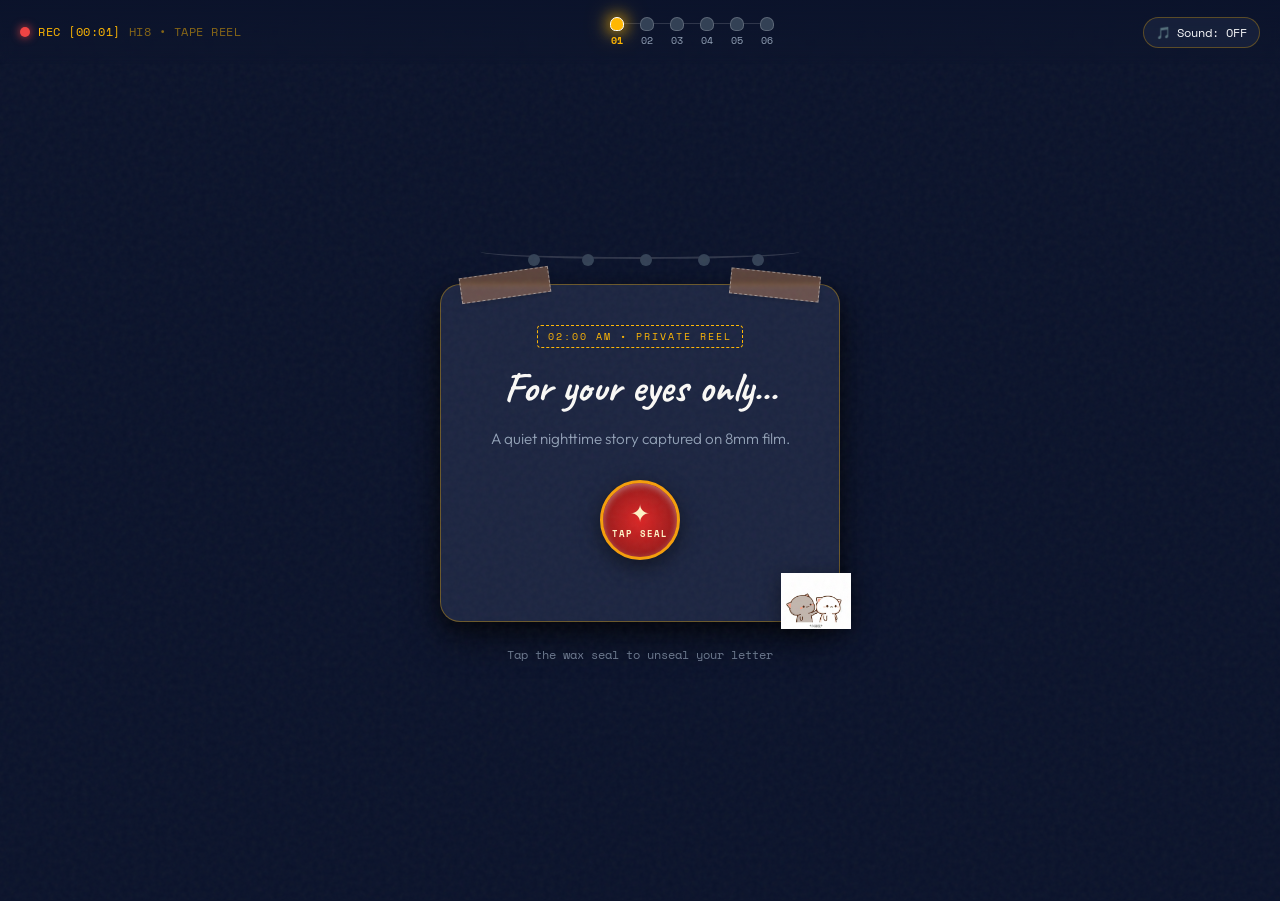
==== index.html @ 985d90fd "refactor: clean up HTML comments, update scene 4 UI, and refine scene transition logic" ====
<!DOCTYPE html>
<html lang="en">
<head>
  <meta charset="UTF-8">
  <meta name="viewport" content="width=device-width, initial-scale=1.0, maximum-scale=1.0, user-scalable=no">
  <title>A Midnight Note • For You</title>
  <meta name="description" content="A nighttime, whimsical interactive proposal story.">

  <!-- Google Fonts: Caveat (Display), Outfit (Body), Space Mono (Utility) -->
  <link rel="preconnect" href="https://fonts.googleapis.com">
  <link rel="preconnect" href="https://fonts.gstatic.com" crossorigin>
  <link href="https://fonts.googleapis.com/css2?family=Caveat:wght@500;600;700&family=Outfit:wght@300;400;500;600&family=Space+Mono:ital,wght@0,400;0,700;1,400&display=swap" rel="stylesheet">

  <link rel="stylesheet" href="style.css">
</head>
<body>

  <!-- Ambient Film Grain Overlay -->
  <div class="grain-overlay" aria-hidden="true"></div>
  <div class="light-leak-overlay" id="lightLeakOverlay" aria-hidden="true"></div>

  <!-- Audio Element -->
  <audio id="bgMusic" src="assets/Audio1.mp3" loop preload="auto"></audio>

  <!-- Camcorder HUD & Global Header -->
  <header class="app-header">
    <div class="camcorder-hud">
      <span class="rec-dot"></span>
      <span class="hud-text">REC [<span id="hudTimestamp">00:00:00</span>]</span>
      <span class="hud-tag">HI8 • TAPE REEL</span>
    </div>

    <!-- Diegetic Fairy Light String Progress Indicator -->
    <nav class="fairy-lights-nav" aria-label="Scene progress">
      <div class="string-line"></div>
      <ul class="fairy-lights-list" id="fairyLightsList">
        <li class="fairy-bulb active" data-scene="1" title="Scene 1: Teaser">
          <span class="bulb-glow"></span>
          <span class="bulb-num">01</span>
        </li>
        <li class="fairy-bulb" data-scene="2" title="Scene 2: Memory Lane">
          <span class="bulb-glow"></span>
          <span class="bulb-num">02</span>
        </li>
        <li class="fairy-bulb" data-scene="3" title="Scene 3: Questions">
          <span class="bulb-glow"></span>
          <span class="bulb-num">03</span>
        </li>
        <li class="fairy-bulb" data-scene="4" title="Scene 4: Build-Up">
          <span class="bulb-glow"></span>
          <span class="bulb-num">04</span>
        </li>
        <li class="fairy-bulb" data-scene="5" title="Scene 5: The Ask">
          <span class="bulb-glow"></span>
          <span class="bulb-num">05</span>
        </li>
        <li class="fairy-bulb" data-scene="6" title="Scene 6: Celebration">
          <span class="bulb-glow"></span>
          <span class="bulb-num">06</span>
        </li>
      </ul>
    </nav>

    <!-- Global Sound Toggle -->
    <button id="soundToggleBtn" class="sound-toggle-btn" aria-label="Toggle Background Music">
      <span class="sound-icon">🎵</span>
      <span class="sound-text">Sound: OFF</span>
    </button>
  </header>

  <!-- MAIN SCENE CONTAINER -->
  <main class="scenes-viewport" id="scenesViewport">

    <!-- ==================== SCENE 1: TEASER / GATE ==================== -->
    <section class="scene-section scene-active" id="scene-1" data-scene-id="1">
      <div class="scene-content teaser-container">
        
        <div class="ambient-string-lights" aria-hidden="true">
          <div class="hanging-wire"></div>
          <div class="bulb-node bulb-1"></div>
          <div class="bulb-node bulb-2"></div>
          <div class="bulb-node bulb-3"></div>
          <div class="bulb-node bulb-4"></div>
          <div class="bulb-node bulb-5"></div>
        </div>

        <div class="envelope-card-wrapper" id="envelopeWrapper">
          <div class="tape-strip top-left"></div>
          <div class="tape-strip top-right"></div>

          <div class="envelope-body" id="envelopeBody">
            <div class="envelope-stamp font-mono">02:00 AM • PRIVATE REEL</div>
            
            <h1 class="teaser-heading font-handwritten">For your eyes only...</h1>
            <p class="teaser-subtext">A quiet nighttime story captured on 8mm film.</p>

            <div class="wax-seal-wrapper" id="waxSeal" role="button" tabindex="0" aria-label="Crack open wax seal">
              <div class="wax-seal-outer">
                <span class="wax-stamp-symbol">✦</span>
                <span class="wax-stamp-text font-mono">TAP SEAL</span>
              </div>
              <div class="wax-crack-particle p1"></div>
              <div class="wax-crack-particle p2"></div>
              <div class="wax-crack-particle p3"></div>
            </div>

            <div class="letter-reveal-content" id="letterRevealContent">
              <p class="handwritten-note font-handwritten">
                "I put together something small for you... a memory tape of our favorite late-night moments."
              </p>
              
              <button class="diegetic-continue-link font-handwritten" id="turnPageBtn">
                turn the page ➔
              </button>
            </div>

            <div class="companion-cat-peek" title="Curious companion peeking in!">
              <img src="assets/mochi-poke-poke-cute-cat.gif" alt="Cute companion cat peeking" class="cat-gif">
            </div>

          </div>
        </div>

        <p class="gate-hint font-mono" id="gateHintText">Tap the wax seal to unseal your letter</p>
      </div>
    </section>

    <!-- ==================== SCENE 2: MEMORY LANE ==================== -->
    <section class="scene-section" id="scene-2" data-scene-id="2">
      <div class="scene-content memory-container">
        <div class="scene-header">
          <span class="section-tag font-handwritten">Chapter I</span>
          <h2 class="scene-title">Memory Lane</h2>
          <p class="scene-subtitle font-mono">✦ Swipe or drag photos to flip through our tape reel ✦</p>
        </div>

        <div class="carousel-stage" id="carouselStage">
          <div class="carousel-viewport" id="carouselViewport">
            <div class="carousel-track" id="carouselTrack">
              
              <div class="polaroid-card active" data-index="0">
                <div class="tape-strip top-left"></div>
                <div class="polaroid-photo-wrapper">
                  <img src="assets/image3.gif" alt="Memory 1" class="polaroid-img" loading="eager">
                </div>
                <div class="polaroid-meta">
                  <span class="meta-tag font-mono">📍 Rooftop • 2:14 AM</span>
                </div>
                <div class="polaroid-caption font-handwritten">
                  "That late night when time just completely stopped for us."
                </div>
                <div class="polaroid-stamp font-mono">01 / 10</div>
              </div>

              <div class="polaroid-card" data-index="1">
                <div class="tape-strip top-right"></div>
                <div class="polaroid-photo-wrapper">
                  <img src="assets/image4.gif" alt="Memory 2" class="polaroid-img" loading="lazy">
                </div>
                <div class="polaroid-meta">
                  <span class="meta-tag font-mono">📍 Coffee Shop Corner</span>
                </div>
                <div class="polaroid-caption font-handwritten">
                  "The spontaneous silly moments that always make me smile."
                </div>
                <div class="polaroid-stamp font-mono">02 / 10</div>
              </div>

              <div class="polaroid-card" data-index="2">
                <div class="tape-strip top-left"></div>
                <div class="polaroid-photo-wrapper">
                  <img src="assets/image5.gif" alt="Memory 3" class="polaroid-img" loading="lazy">
                </div>
                <div class="polaroid-meta">
                  <span class="meta-tag font-mono">📍 Warm String Light Glow</span>
                </div>
                <div class="polaroid-caption font-handwritten">
                  "Every cozy conversation under warm glowing lights."
                </div>
                <div class="polaroid-stamp font-mono">03 / 10</div>
              </div>

              <div class="polaroid-card" data-index="3">
                <div class="tape-strip top-right"></div>
                <div class="polaroid-photo-wrapper">
                  <img src="assets/image6.webp" alt="Memory 4" class="polaroid-img" loading="lazy">
                </div>
                <div class="polaroid-meta">
                  <span class="meta-tag font-mono">📍 Stolen Glances</span>
                </div>
                <div class="polaroid-caption font-handwritten">
                  "Stolen glances when you thought I wasn't looking."
                </div>
                <div class="polaroid-stamp font-mono">04 / 10</div>
              </div>

              <div class="polaroid-card" data-index="4">
                <div class="tape-strip top-left"></div>
                <div class="polaroid-photo-wrapper">
                  <img src="assets/image7.gif" alt="Memory 5" class="polaroid-img" loading="lazy">
                </div>
                <div class="polaroid-meta">
                  <span class="meta-tag font-mono">📍 Late Night Stroll</span>
                </div>
                <div class="polaroid-caption font-handwritten">
                  "When a random walk turned into my favorite part of the week."
                </div>
                <div class="polaroid-stamp font-mono">05 / 10</div>
              </div>

              <div class="polaroid-card" data-index="5">
                <div class="tape-strip top-right"></div>
                <div class="polaroid-photo-wrapper">
                  <img src="assets/image8.gif" alt="Memory 6" class="polaroid-img" loading="lazy">
                </div>
                <div class="polaroid-meta">
                  <span class="meta-tag font-mono">📍 Cozy Hideaway</span>
                </div>
                <div class="polaroid-caption font-handwritten">
                  "That un-shakeable cozy comfort whenever you're around."
                </div>
                <div class="polaroid-stamp font-mono">06 / 10</div>
              </div>

              <div class="polaroid-card" data-index="6">
                <div class="tape-strip top-left"></div>
                <div class="polaroid-photo-wrapper">
                  <img src="assets/image9.gif" alt="Memory 7" class="polaroid-img" loading="lazy">
                </div>
                <div class="polaroid-meta">
                  <span class="meta-tag font-mono">📍 Inside Jokes</span>
                </div>
                <div class="polaroid-caption font-handwritten">
                  "Shared secrets and laughing until our stomachs hurt."
                </div>
                <div class="polaroid-stamp font-mono">07 / 10</div>
              </div>

              <div class="polaroid-card" data-index="7">
                <div class="tape-strip top-right"></div>
                <div class="polaroid-photo-wrapper">
                  <img src="assets/image10.gif" alt="Memory 8" class="polaroid-img" loading="lazy">
                </div>
                <div class="polaroid-meta">
                  <span class="meta-tag font-mono">📍 Midnight Boba</span>
                </div>
                <div class="polaroid-caption font-handwritten">
                  "Little inside jokes that only the two of us understand."
                </div>
                <div class="polaroid-stamp font-mono">08 / 10</div>
              </div>

              <div class="polaroid-card" data-index="8">
                <div class="tape-strip top-left"></div>
                <div class="polaroid-photo-wrapper">
                  <img src="assets/image11.webp" alt="Memory 9" class="polaroid-img" loading="lazy">
                </div>
                <div class="polaroid-meta">
                  <span class="meta-tag font-mono">📍 Golden Hour</span>
                </div>
                <div class="polaroid-caption font-handwritten">
                  "Looking at you and knowing everything feels just right."
                </div>
                <div class="polaroid-stamp font-mono">09 / 10</div>
              </div>

              <div class="polaroid-card" data-index="9">
                <div class="tape-strip top-right"></div>
                <div class="polaroid-photo-wrapper">
                  <img src="assets/tkthao.gif" alt="Memory 10" class="polaroid-img" loading="lazy">
                </div>
                <div class="polaroid-meta">
                  <span class="meta-tag font-mono">📍 To Be Continued...</span>
                </div>
                <div class="polaroid-caption font-handwritten">
                  "And this is still just the beginning of our story."
                </div>
                <div class="polaroid-stamp font-mono">10 / 10</div>
              </div>

            </div>
          </div>
        </div>

        <div class="scene-footer">
          <div class="carousel-indicators" id="carouselDots"></div>
          
          <button class="diegetic-continue-link font-handwritten memory-transition-trigger" id="toQuestionsBtn">
            ready for a few questions? ➔
          </button>
        </div>
      </div>
    </section>

    <!-- ==================== SCENE 3: THE QUESTIONS ==================== -->
    <section class="scene-section" id="scene-3" data-scene-id="3">
      <div class="scene-content questions-container">
        
        <div class="scene-header questions-header-flex">
          <div>
            <span class="section-tag font-handwritten">Chapter II</span>
            <h2 class="scene-title">The Questions</h2>
          </div>

          <div class="memory-notebook-widget" title="Your saved answers">
            <span class="notebook-icon">📓</span>
            <span class="notebook-count font-mono" id="savedCountText">Saved: 0/4</span>
          </div>
        </div>

        <div class="question-progress font-mono" id="qProgressText">Question 1 of 4</div>

        <div class="question-cards-wrapper">

          <div class="question-card active" data-question-index="0">
            <div class="tape-strip center"></div>
            <h3 class="question-prompt font-handwritten">
              "First time we met — do you remember what you were wearing?"
            </h3>
            
            <div class="input-answer-group">
              <input type="text" id="q1Input" class="handwritten-input" placeholder="Type your memory here..." autocomplete="off">
              <button class="save-answer-btn font-handwritten" id="q1SubmitBtn">
                save to notebook ➔
              </button>
            </div>
          </div>

          <div class="question-card" data-question-index="1">
            <div class="tape-strip center"></div>
            <h3 class="question-prompt font-handwritten">
              "Which of these describes our worst/best date so far?"
            </h3>
            
            <div class="options-grid">
              <button class="option-btn" data-q2-option="1">That spontaneous late-night food run 🍜</button>
              <button class="option-btn" data-q2-option="2">Getting completely lost under the night sky ✨</button>
              <button class="option-btn" data-q2-option="3">Every single date... even when plans went wrong 🙈</button>
            </div>
          </div>

          <div class="question-card" data-question-index="2">
            <div class="tape-strip center"></div>
            <h3 class="question-prompt font-handwritten">
              "On a scale of 'meh' to 'unbearable', how much do you miss me when I'm not around?"
            </h3>
            
            <div class="heart-gauge-wrapper">
              <div class="heart-gauge-dial" id="heartGaugeStage">
                <div class="gauge-arc-track"></div>
                <div class="gauge-arc-fill" id="gaugeArcFill"></div>
                <div class="gauge-heart-handle" id="gaugeHeartHandle">❤️</div>
              </div>
              
              <div class="gauge-status-badge font-mono" id="gaugeStatusText">
                Rating: 100% Unbearable! 🥺❤️
              </div>
              
              <button class="save-answer-btn font-handwritten" id="q3SubmitBtn">
                save rating ➔
              </button>
            </div>
          </div>

          <div class="question-card" data-question-index="3">
            <div class="tape-strip center"></div>
            <h3 class="question-prompt font-handwritten">
              "If we could teleport anywhere right now, where would it be?"
            </h3>
            
            <div class="input-answer-group">
              <input type="text" id="q4Input" class="handwritten-input" placeholder="Our dream spot..." autocomplete="off">
              <button class="save-answer-btn font-handwritten" id="q4SubmitBtn">
                lock in answer ✨
              </button>
            </div>
          </div>

        </div>
      </div>
    </section>

    <!-- ==================== SCENE 4: THE BUILD-UP ==================== -->
    <section class="scene-section" id="scene-4" data-scene-id="4">
      <div class="scene-content buildup-container">
        
        <!-- Ambient Heartbeat Ring Overlay -->
        <div class="heartbeat-ring" aria-hidden="true"></div>

        <!-- Atmospheric Flashback Tension Box -->
        <div class="suspense-box">
          <div class="suspense-hud font-mono">
            <span class="rec-dot"></span>
            <span>FLASHBACK MEMORY • REEL #04</span>
          </div>

          <div class="typewriter-quote">
            <p class="buildup-line" id="buildupLine1">Before I ask...</p>
            <p class="buildup-line highlight-text" id="buildupLine2">take a slow breath.</p>

            <!-- Flashback Memory Beat Photo Frame -->
            <div class="flashback-card" id="flashbackCard">
              <div class="tape-strip top-center"></div>
              <div class="flashback-img-wrapper">
                <img src="assets/Screenshot 2025-02-09 085622.png" alt="Flashback memory photo" class="flashback-img">
              </div>
              <div class="flashback-stamp font-mono">📍 A MOMENT FROZEN IN TIME</div>
            </div>

            <p class="buildup-line" id="buildupLine3">Because every moment leading to this has been my favorite story.</p>
          </div>
        </div>

        <p class="gate-hint font-mono">Entering the final reel...</p>
      </div>
    </section>

    <!-- ==================== SCENE 5: THE ASK ==================== -->
    <section class="scene-section" id="scene-5" data-scene-id="5">
      <div class="scene-content ask-container">
        <div class="letter-board" id="letterBoard">
          <div class="tape-strip top-left"></div>
          <div class="tape-strip top-right"></div>

          <div class="proposal-gif-preview">
            <img src="assets/request.gif" alt="Cute proposal ask" class="ask-cute-gif">
          </div>

          <span class="section-tag font-handwritten">The Main Question</span>
          <h2 class="ask-heading font-handwritten">Will you go out with me?</h2>
          <p class="ask-subtext">On a real, special date—just the two of us.</p>

          <div class="ask-buttons-stage" id="askButtonsStage">
            <button class="yes-btn" id="yesBtn">
              <span class="yes-glow"></span>
              YES! Absolutely! ❤️
            </button>

            <button class="no-btn" id="noBtn">
              No 🙈
            </button>
          </div>

          <div class="sticky-notes-container" id="stickyNotesContainer" aria-live="polite"></div>
        </div>
      </div>
    </section>

    <!-- ==================== SCENE 6: CELEBRATION ==================== -->
    <section class="scene-section" id="scene-6" data-scene-id="6">
      <canvas id="confettiCanvas" class="confetti-canvas"></canvas>

      <div class="scene-content celebration-container">
        <div class="celebration-card">
          <div class="tape-strip top-center"></div>

          <div class="celebration-badge font-mono">STATUS: CONFIRMED • IT'S A DATE!</div>

          <h2 class="celebration-title font-handwritten">YAYYY! 🎉❤️</h2>
          <p class="celebration-subtitle">I knew you'd say yes! You just made my entire world smile.</p>

          <div class="celebration-gifs-grid">
            <div class="gif-frame">
              <img src="assets/proposal.gif" alt="Celebration GIF 1" class="celebration-gif">
            </div>
            <div class="gif-frame">
              <img src="assets/sure.gif" alt="Celebration GIF 2" class="celebration-gif">
            </div>
          </div>

          <div class="ticket-stub font-mono">
            <div class="ticket-header">
              <span>SPECIAL DATE PASS</span>
              <span>№ 001</span>
            </div>
            <div class="ticket-body">
              <div class="ticket-row">
                <span class="ticket-label">EVENT:</span>
                <span class="ticket-val">Our Late Night Adventure</span>
              </div>
              <div class="ticket-row">
                <span class="ticket-label">DRESS CODE:</span>
                <span class="ticket-val">Cozy & Cute</span>
              </div>
              <div class="ticket-row">
                <span class="ticket-label">LOCATION:</span>
                <span class="ticket-val">Top Secret Spot 🤫</span>
              </div>
            </div>
          </div>

          <div class="celebration-actions">
            <button class="primary-btn glow-btn" id="addToCalBtn">
              📅 Add To Calendar / Remind Me
            </button>
            <button class="secondary-btn" id="replayBtn">
              Replay Memory Reel ↺
            </button>
          </div>
        </div>
      </div>
    </section>

  </main>

  <script src="script.js"></script>
</body>
</html>
---- style.css ----
/* ==========================================================================
   LATE NIGHT TAPE REEL - ROMANTIC PROPOSAL SPA STYLE SYSTEM
   Colors: #0B132B, #1C2541, #FFB703, #F4A261, #E0E1DD
   Fonts: Caveat (Display), Outfit (Body), Space Mono (Utility)
   ========================================================================== */

:root {
  --bg-midnight: #0B132B;
  --bg-indigo: #1C2541;
  --accent-amber: #FFB703;
  --accent-rust: #F4A261;
  --paper-light: #FAF9F6;
  --text-main: #F8F9FA;
  --text-muted: #94A3B8;
  --wax-red: #B91C1C;
  --wax-gold: #F59E0B;
  
  --font-display: 'Caveat', cursive, sans-serif;
  --font-body: 'Outfit', sans-serif;
  --font-mono: 'Space Mono', monospace;

  --transition-smooth: cubic-bezier(0.25, 1, 0.5, 1);
  --shadow-polaroid: 0 15px 35px rgba(0, 0, 0, 0.6), 0 5px 15px rgba(0, 0, 0, 0.4);
}

/* Reset & Box Sizing */
*, *::before, *::after {
  box-sizing: border-box;
  margin: 0;
  padding: 0;
}

html, body {
  width: 100%;
  height: 100%;
  overflow: hidden;
  background-color: var(--bg-midnight);
  color: var(--text-main);
  font-family: var(--font-body);
  font-size: 16px;
  line-height: 1.5;
  -webkit-font-smoothing: antialiased;
  user-select: none;
}

/* Helper Utility Classes */
.font-handwritten {
  font-family: var(--font-display);
}
.font-mono {
  font-family: var(--font-mono);
}

/* ==========================================================================
   AMBIENT GRAIN & LIGHT LEAK OVERLAYS
   ========================================================================== */
.grain-overlay {
  position: fixed;
  top: 0;
  left: 0;
  width: 100vw;
  height: 100vh;
  pointer-events: none;
  z-index: 90;
  opacity: 0.04;
  background-image: url("data:image/svg+xml,%3Csvg viewBox='0 0 200 200' xmlns='http://www.w3.org/2000/svg'%3E%3Cfilter id='noiseFilter'%3E%3CfeTurbulence type='fractalNoise' baseFrequency='0.8' numOctaves='3' stitchTiles='stitch'/%3E%3C/filter%3E%3Crect width='100%25' height='100%25' filter='url(%23noiseFilter)'/%3E%3C/svg%3E");
}

.light-leak-overlay {
  position: fixed;
  top: 0;
  left: 0;
  width: 100vw;
  height: 100vh;
  pointer-events: none;
  z-index: 95;
  background: radial-gradient(circle at 80% 20%, rgba(255, 183, 3, 0.4) 0%, rgba(244, 162, 97, 0.2) 40%, transparent 80%);
  opacity: 0;
  transition: opacity 0.5s ease-in-out;
}

.light-leak-overlay.active-sweep {
  animation: lightLeakSweep 0.8s ease-in-out forwards;
}

@keyframes lightLeakSweep {
  0% { opacity: 0; transform: scale(0.9); }
  50% { opacity: 0.85; transform: scale(1.05); }
  100% { opacity: 0; transform: scale(1.1); }
}

/* ==========================================================================
   APP HEADER & DIEGETIC FAIRY LIGHTS
   ========================================================================== */
.app-header {
  position: fixed;
  top: 0;
  left: 0;
  width: 100%;
  height: 64px;
  padding: 0 1.25rem;
  display: flex;
  align-items: center;
  justify-content: space-between;
  z-index: 100;
  background: linear-gradient(to bottom, rgba(11, 19, 43, 0.95), rgba(11, 19, 43, 0));
  backdrop-filter: blur(4px);
}

.camcorder-hud {
  display: flex;
  align-items: center;
  gap: 8px;
  font-family: var(--font-mono);
  font-size: 0.75rem;
  color: var(--accent-amber);
  letter-spacing: 0.5px;
}

.rec-dot {
  width: 10px;
  height: 10px;
  border-radius: 50%;
  background-color: #EF4444;
  box-shadow: 0 0 10px #EF4444;
  animation: recBlink 1.5s infinite;
}

@keyframes recBlink {
  0%, 100% { opacity: 1; }
  50% { opacity: 0.2; }
}

.hud-tag {
  opacity: 0.5;
  display: none;
}

@media (min-width: 640px) {
  .hud-tag { display: inline; }
}

/* Diegetic Fairy Lights Progress Header */
.fairy-lights-nav {
  position: relative;
  display: flex;
  align-items: center;
  justify-content: center;
}

.string-line {
  position: absolute;
  top: 6px;
  left: 0;
  right: 0;
  height: 1.5px;
  background: rgba(255, 255, 255, 0.15);
  border-radius: 1px;
}

.fairy-lights-list {
  display: flex;
  list-style: none;
  gap: 16px;
  position: relative;
  z-index: 2;
}

.fairy-bulb {
  position: relative;
  cursor: pointer;
  display: flex;
  flex-direction: column;
  align-items: center;
  transition: transform 0.2s ease;
}

.fairy-bulb:hover {
  transform: translateY(-2px);
}

.bulb-glow {
  width: 14px;
  height: 14px;
  border-radius: 50% 50% 40% 40%;
  background-color: #334155;
  border: 1px solid rgba(255, 255, 255, 0.2);
  transition: all 0.4s ease;
}

.fairy-bulb.active .bulb-glow {
  background-color: var(--accent-amber);
  border-color: #FFF;
  box-shadow: 0 0 15px var(--accent-amber), 0 0 25px rgba(255, 183, 3, 0.8);
  animation: bulbPulse 2s infinite ease-in-out;
}

.fairy-bulb.completed .bulb-glow {
  background-color: var(--accent-rust);
  box-shadow: 0 0 8px var(--accent-rust);
}

.bulb-num {
  font-family: var(--font-mono);
  font-size: 0.6rem;
  color: var(--text-muted);
  margin-top: 2px;
}

.fairy-bulb.active .bulb-num {
  color: var(--accent-amber);
  font-weight: 700;
}

@keyframes bulbPulse {
  0%, 100% { transform: scale(1); filter: brightness(1); }
  50% { transform: scale(1.15); filter: brightness(1.3); }
}

/* Sound Toggle Button */
.sound-toggle-btn {
  background: rgba(28, 37, 65, 0.7);
  border: 1px solid rgba(255, 183, 3, 0.3);
  color: var(--text-main);
  padding: 6px 12px;
  border-radius: 20px;
  font-family: var(--font-mono);
  font-size: 0.75rem;
  cursor: pointer;
  display: flex;
  align-items: center;
  gap: 6px;
  transition: all 0.3s ease;
}

.sound-toggle-btn:hover {
  background: rgba(255, 183, 3, 0.2);
  border-color: var(--accent-amber);
}

.sound-toggle-btn.playing {
  border-color: var(--accent-amber);
  color: var(--accent-amber);
  box-shadow: 0 0 10px rgba(255, 183, 3, 0.3);
}

/* ==========================================================================
   MAIN SCENE CONTAINER & SECTIONS
   ========================================================================== */
.scenes-viewport {
  position: relative;
  width: 100vw;
  height: 100vh;
  height: 100dvh;
}

.scene-section {
  position: absolute;
  top: 0;
  left: 0;
  width: 100%;
  height: 100%;
  display: flex;
  align-items: center;
  justify-content: center;
  opacity: 0;
  visibility: hidden;
  pointer-events: none;
  transition: opacity 0.7s var(--transition-smooth), transform 0.7s var(--transition-smooth), visibility 0.7s;
  transform: scale(0.96) translateY(20px);
  padding: 80px 1.5rem 2rem 1.5rem;
  overflow-y: auto;
}

.scene-section.scene-active {
  opacity: 1;
  visibility: visible;
  pointer-events: auto;
  transform: scale(1) translateY(0);
}

.scene-content {
  width: 100%;
  max-width: 680px;
  margin: 0 auto;
  display: flex;
  flex-direction: column;
  align-items: center;
  justify-content: center;
  text-align: center;
}

/* Common Tape Strips */
.tape-strip {
  position: absolute;
  width: 90px;
  height: 26px;
  background: rgba(244, 162, 97, 0.35);
  backdrop-filter: blur(2px);
  border: 1px dashed rgba(255, 255, 255, 0.4);
  box-shadow: 0 2px 5px rgba(0, 0, 0, 0.15);
  z-index: 10;
  pointer-events: none;
}

.tape-strip.top-left {
  top: -12px;
  left: 20px;
  transform: rotate(-8deg);
}

.tape-strip.top-right {
  top: -12px;
  right: 20px;
  transform: rotate(6deg);
}

.tape-strip.center {
  top: -14px;
  left: 50%;
  transform: translateX(-50%) rotate(-2deg);
}

.tape-strip.top-center {
  top: -14px;
  left: 50%;
  transform: translateX(-50%) rotate(1deg);
}

/* ==========================================================================
   SCENE 1: TEASER / GATE
   ========================================================================== */
.teaser-container {
  gap: 1.5rem;
  position: relative;
}

.ambient-string-lights {
  position: absolute;
  top: -40px;
  left: 50%;
  transform: translateX(-50%);
  width: 320px;
  height: 40px;
  pointer-events: none;
  z-index: 5;
}

.hanging-wire {
  width: 100%;
  height: 15px;
  border-bottom: 2px solid rgba(255, 255, 255, 0.15);
  border-radius: 50%;
}

.bulb-node {
  position: absolute;
  width: 12px;
  height: 12px;
  border-radius: 50%;
  background: #334155;
  top: 10px;
  transition: all 0.6s ease;
}

.bulb-1 { left: 15%; }
.bulb-2 { left: 32%; }
.bulb-3 { left: 50%; }
.bulb-4 { left: 68%; }
.bulb-5 { left: 85%; }

.ambient-string-lights.cascade-active .bulb-node {
  background: var(--accent-amber);
  box-shadow: 0 0 15px var(--accent-amber), 0 0 25px rgba(255, 183, 3, 0.8);
}

.ambient-string-lights.cascade-active .bulb-1 { transition-delay: 0.1s; }
.ambient-string-lights.cascade-active .bulb-2 { transition-delay: 0.3s; }
.ambient-string-lights.cascade-active .bulb-3 { transition-delay: 0.5s; }
.ambient-string-lights.cascade-active .bulb-4 { transition-delay: 0.7s; }
.ambient-string-lights.cascade-active .bulb-5 { transition-delay: 0.9s; }

.envelope-card-wrapper {
  position: relative;
  width: 100%;
  max-width: 400px;
  perspective: 1000px;
}

.envelope-body {
  background: var(--bg-indigo);
  border: 1px solid rgba(255, 183, 3, 0.35);
  border-radius: 20px;
  padding: 2.5rem 1.8rem;
  box-shadow: var(--shadow-polaroid);
  display: flex;
  flex-direction: column;
  align-items: center;
  gap: 1rem;
  position: relative;
  overflow: visible;
  transition: all 0.5s var(--transition-smooth);
}

.envelope-stamp {
  font-size: 0.65rem;
  letter-spacing: 2px;
  color: var(--accent-amber);
  border: 1px dashed var(--accent-amber);
  padding: 3px 10px;
  border-radius: 4px;
}

.teaser-heading {
  font-size: 2.6rem;
  color: var(--paper-light);
  line-height: 1.15;
}

.teaser-subtext {
  color: var(--text-muted);
  font-size: 0.95rem;
  font-weight: 300;
}

.wax-seal-wrapper {
  position: relative;
  width: 90px;
  height: 90px;
  margin-top: 0.5rem;
  cursor: pointer;
  display: flex;
  align-items: center;
  justify-content: center;
  transition: transform 0.3s ease, filter 0.3s ease;
  z-index: 15;
}

.wax-seal-wrapper:hover {
  transform: scale(1.08) rotate(3deg);
  filter: drop-shadow(0 0 12px rgba(245, 158, 11, 0.6));
}

.wax-seal-outer {
  width: 80px;
  height: 80px;
  border-radius: 50%;
  background: radial-gradient(circle, #DC2626 0%, #991B1B 70%, #7F1D1D 100%);
  border: 3px solid #F59E0B;
  box-shadow: 0 6px 20px rgba(0, 0, 0, 0.5), inset 0 2px 6px rgba(255, 255, 255, 0.4);
  display: flex;
  flex-direction: column;
  align-items: center;
  justify-content: center;
  color: #FEF3C7;
}

.wax-stamp-symbol {
  font-size: 1.5rem;
  line-height: 1;
}

.wax-stamp-text {
  font-size: 0.55rem;
  letter-spacing: 1px;
  margin-top: 2px;
  font-weight: 700;
}

.wax-seal-wrapper.cracked .wax-seal-outer {
  animation: waxSealCrack 0.6s forwards ease-out;
}

@keyframes waxSealCrack {
  0% { transform: scale(1); opacity: 1; }
  50% { transform: scale(1.2) rotate(15deg); opacity: 0.8; }
  100% { transform: scale(0) rotate(45deg); opacity: 0; }
}

.letter-reveal-content {
  display: flex;
  flex-direction: column;
  align-items: center;
  gap: 1rem;
  max-height: 0;
  opacity: 0;
  overflow: hidden;
  transition: max-height 0.8s var(--transition-smooth), opacity 0.8s ease, margin 0.5s ease;
  margin-top: 0;
}

.letter-reveal-content.revealed {
  max-height: 300px;
  opacity: 1;
  margin-top: 1rem;
}

.handwritten-note {
  font-size: 1.6rem;
  color: var(--accent-amber);
  line-height: 1.3;
  text-shadow: 0 0 10px rgba(255, 183, 3, 0.2);
}

.diegetic-continue-link {
  background: transparent;
  border: none;
  color: var(--paper-light);
  font-size: 1.8rem;
  cursor: pointer;
  position: relative;
  padding: 6px 16px;
  display: inline-flex;
  align-items: center;
  gap: 8px;
  transition: all 0.3s ease;
  border-bottom: 2px dashed var(--accent-rust);
}

.diegetic-continue-link:hover {
  color: var(--accent-amber);
  border-bottom-color: var(--accent-amber);
  transform: translateX(4px);
}

.companion-cat-peek {
  position: absolute;
  right: -12px;
  bottom: -15px;
  width: 70px;
  height: 70px;
  z-index: 25;
  pointer-events: none;
  filter: drop-shadow(0 4px 10px rgba(0, 0, 0, 0.4));
  transition: transform 0.3s ease;
}

.companion-cat-peek:hover {
  transform: scale(1.1) rotate(5deg);
}

.cat-gif {
  width: 100%;
  height: 100%;
  object-fit: contain;
}

.gate-hint {
  font-size: 0.75rem;
  color: var(--text-muted);
  opacity: 0.7;
}

/* ==========================================================================
   SCENE 2: MEMORY LANE
   ========================================================================== */
.memory-container {
  gap: 1rem;
  width: 100%;
}

.scene-header {
  display: flex;
  flex-direction: column;
  align-items: center;
  gap: 2px;
}

.section-tag {
  font-size: 1.4rem;
  color: var(--accent-rust);
}

.scene-title {
  font-size: 2rem;
  font-weight: 600;
  color: var(--paper-light);
}

.scene-subtitle {
  font-size: 0.8rem;
  color: var(--text-muted);
  letter-spacing: 0.5px;
}

.carousel-stage {
  position: relative;
  width: 100%;
  max-width: 440px;
  display: flex;
  align-items: center;
  justify-content: center;
  margin-top: 0.5rem;
  touch-action: pan-y;
  cursor: grab;
}

.carousel-stage:active {
  cursor: grabbing;
}

.carousel-viewport {
  width: 100%;
  overflow: hidden;
  padding: 15px 0 25px 0;
  perspective: 1000px;
}

.carousel-track {
  display: flex;
  transition: transform 0.4s var(--transition-smooth);
  will-change: transform;
}

.polaroid-card {
  min-width: 100%;
  flex-shrink: 0;
  background: var(--paper-light);
  color: #0F172A;
  padding: 16px 16px 28px 16px;
  border-radius: 4px;
  box-shadow: var(--shadow-polaroid);
  position: relative;
  display: flex;
  flex-direction: column;
  align-items: center;
  transform: rotate(-1.5deg) scale(0.97);
  transition: transform 0.4s ease, opacity 0.4s ease;
  user-select: none;
}

.polaroid-card:nth-child(even) {
  transform: rotate(1.8deg) scale(0.97);
}

.polaroid-card.active {
  transform: rotate(0deg) scale(1);
}

.polaroid-photo-wrapper {
  width: 100%;
  height: 250px;
  background-color: #1E293B;
  overflow: hidden;
  border: 1px solid rgba(0, 0, 0, 0.12);
  position: relative;
}

.polaroid-img {
  width: 100%;
  height: 100%;
  object-fit: cover;
  display: block;
  pointer-events: none;
}

.polaroid-meta {
  margin-top: 10px;
  display: flex;
  align-items: center;
  justify-content: center;
}

.meta-tag {
  font-size: 0.72rem;
  color: #475569;
  background: rgba(28, 37, 65, 0.05);
  border: 1px dashed #CBD5E1;
  padding: 2px 8px;
  border-radius: 4px;
}

.polaroid-caption {
  font-size: 1.65rem;
  margin-top: 8px;
  text-align: center;
  color: #0B132B;
  line-height: 1.25;
  min-height: 2.2em;
  display: flex;
  align-items: center;
  justify-content: center;
  padding: 0 8px;
}

.polaroid-stamp {
  font-size: 0.7rem;
  color: #64748B;
  position: absolute;
  bottom: 8px;
  right: 14px;
  font-weight: 700;
}

.scene-footer {
  display: flex;
  flex-direction: column;
  align-items: center;
  gap: 1rem;
  margin-top: 0.5rem;
}

.carousel-indicators {
  display: flex;
  gap: 8px;
}

.carousel-dot {
  width: 8px;
  height: 8px;
  border-radius: 50%;
  background: rgba(255, 255, 255, 0.2);
  cursor: pointer;
  transition: all 0.3s ease;
}

.carousel-dot.active {
  background: var(--accent-amber);
  transform: scale(1.4);
  box-shadow: 0 0 10px var(--accent-amber);
}

.memory-transition-trigger {
  opacity: 0;
  visibility: hidden;
  transform: translateY(10px);
  transition: all 0.6s ease;
}

.memory-transition-trigger.show-trigger {
  opacity: 1;
  visibility: visible;
  transform: translateY(0);
}

/* ==========================================================================
   SCENE 3: THE QUESTIONS
   ========================================================================== */
.questions-container {
  gap: 1rem;
  width: 100%;
}

.questions-header-flex {
  display: flex;
  align-items: center;
  justify-content: space-between;
  width: 100%;
  max-width: 480px;
}

.memory-notebook-widget {
  background: rgba(28, 37, 65, 0.85);
  border: 1px solid rgba(255, 183, 3, 0.4);
  border-radius: 20px;
  padding: 6px 14px;
  display: flex;
  align-items: center;
  gap: 6px;
  box-shadow: 0 4px 12px rgba(0, 0, 0, 0.3);
  transition: transform 0.3s ease, border-color 0.3s ease;
}

.memory-notebook-widget.vault-saved {
  animation: notebookSavePulse 0.6s ease;
  border-color: var(--accent-amber);
}

@keyframes notebookSavePulse {
  0% { transform: scale(1); }
  50% { transform: scale(1.15) rotate(3deg); }
  100% { transform: scale(1); }
}

.notebook-icon {
  font-size: 1.1rem;
}

.notebook-count {
  font-size: 0.75rem;
  color: var(--accent-amber);
  font-weight: 700;
}

.question-progress {
  font-size: 0.8rem;
  color: var(--accent-amber);
  letter-spacing: 1px;
}

.question-cards-wrapper {
  position: relative;
  width: 100%;
  max-width: 480px;
  min-height: 350px;
  display: flex;
  align-items: center;
  justify-content: center;
}

.question-card {
  position: absolute;
  top: 0;
  left: 0;
  width: 100%;
  background: var(--bg-indigo);
  border: 1px solid rgba(244, 162, 97, 0.35);
  border-radius: 20px;
  padding: 2.2rem 1.6rem 2rem 1.6rem;
  box-shadow: var(--shadow-polaroid);
  display: flex;
  flex-direction: column;
  gap: 1.4rem;
  opacity: 0;
  visibility: hidden;
  transform: translateX(40px) scale(0.95);
  transition: all 0.5s var(--transition-smooth);
  pointer-events: none;
}

.question-card.active {
  opacity: 1;
  visibility: visible;
  transform: translateX(0) scale(1);
  pointer-events: auto;
}

.question-card.exiting {
  opacity: 0;
  transform: translateX(-40px) scale(0.95);
}

.question-prompt {
  font-size: 1.85rem;
  color: var(--paper-light);
  line-height: 1.3;
}

.input-answer-group {
  display: flex;
  flex-direction: column;
  align-items: center;
  gap: 1.2rem;
  width: 100%;
}

.handwritten-input {
  width: 100%;
  background: rgba(11, 19, 43, 0.7);
  border: 1px solid rgba(255, 183, 3, 0.3);
  border-bottom: 2px dashed var(--accent-amber);
  border-radius: 12px;
  padding: 14px 18px;
  font-family: var(--font-display);
  font-size: 1.7rem;
  color: var(--accent-amber);
  outline: none;
  transition: all 0.3s ease;
}

.handwritten-input::placeholder {
  color: rgba(148, 163, 184, 0.5);
  font-size: 1.4rem;
}

.handwritten-input:focus {
  border-color: var(--accent-amber);
  box-shadow: 0 0 15px rgba(255, 183, 3, 0.3);
}

.save-answer-btn {
  background: transparent;
  color: var(--paper-light);
  border: none;
  border-bottom: 2px dashed var(--accent-rust);
  font-size: 1.6rem;
  cursor: pointer;
  padding: 4px 12px;
  transition: all 0.3s ease;
}

.save-answer-btn:hover {
  color: var(--accent-amber);
  border-bottom-color: var(--accent-amber);
  transform: translateX(4px);
}

.options-grid {
  display: flex;
  flex-direction: column;
  gap: 10px;
  width: 100%;
}

.option-btn {
  background: rgba(11, 19, 43, 0.7);
  color: var(--text-main);
  border: 1px solid rgba(255, 255, 255, 0.15);
  padding: 14px 18px;
  border-radius: 12px;
  font-family: var(--font-body);
  font-size: 0.95rem;
  text-align: left;
  cursor: pointer;
  transition: all 0.3s ease;
}

.option-btn:hover {
  background: rgba(255, 183, 3, 0.15);
  border-color: var(--accent-amber);
  color: var(--accent-amber);
  transform: translateX(4px);
}

.option-btn.selected-answer {
  background: var(--accent-amber);
  color: #0B132B;
  font-weight: 600;
  border-color: #FFF;
  box-shadow: 0 0 15px rgba(255, 183, 3, 0.5);
}

.heart-gauge-wrapper {
  display: flex;
  flex-direction: column;
  align-items: center;
  gap: 1.2rem;
  width: 100%;
}

.heart-gauge-dial {
  position: relative;
  width: 220px;
  height: 40px;
  background: rgba(11, 19, 43, 0.8);
  border: 2px solid rgba(255, 183, 3, 0.3);
  border-radius: 20px;
  cursor: pointer;
  display: flex;
  align-items: center;
  padding: 0 6px;
  user-select: none;
  touch-action: none;
}

.gauge-arc-track {
  position: absolute;
  top: 0;
  left: 0;
  width: 100%;
  height: 100%;
  border-radius: 20px;
  pointer-events: none;
}

.gauge-arc-fill {
  position: absolute;
  top: 0;
  left: 0;
  height: 100%;
  width: 100%;
  background: linear-gradient(90deg, var(--accent-rust), var(--accent-amber));
  border-radius: 20px;
  opacity: 0.4;
  pointer-events: none;
  transition: width 0.1s linear;
}

.gauge-heart-handle {
  position: absolute;
  top: -8px;
  left: 85%;
  font-size: 2rem;
  filter: drop-shadow(0 0 8px rgba(239, 68, 68, 0.8));
  cursor: grab;
  transform: translateX(-50%);
  transition: left 0.1s linear, transform 0.2s ease;
}

.gauge-heart-handle:active {
  cursor: grabbing;
  transform: translateX(-50%) scale(1.2);
}

.gauge-status-badge {
  font-size: 0.8rem;
  color: var(--accent-amber);
  letter-spacing: 0.5px;
}

/* ==========================================================================
   SCENE 4: THE BUILD-UP (FLASHBACK BEAT & AUTOMATED TRANSITION)
   ========================================================================== */
.buildup-container {
  gap: 1.5rem;
  position: relative;
}

.heartbeat-ring {
  position: absolute;
  width: 340px;
  height: 340px;
  border-radius: 50%;
  border: 2px solid rgba(255, 183, 3, 0.25);
  pointer-events: none;
  animation: heartPulseRing 2.2s infinite ease-out;
}

@keyframes heartPulseRing {
  0% { transform: scale(0.6); opacity: 0.8; }
  100% { transform: scale(1.4); opacity: 0; }
}

.suspense-box {
  background: rgba(28, 37, 65, 0.95);
  border: 1px solid rgba(255, 183, 3, 0.4);
  border-radius: 24px;
  padding: 2.2rem 1.6rem;
  box-shadow: var(--shadow-polaroid);
  display: flex;
  flex-direction: column;
  align-items: center;
  gap: 1.2rem;
  max-width: 460px;
  width: 100%;
  position: relative;
  z-index: 10;
}

.suspense-hud {
  font-size: 0.7rem;
  color: var(--accent-amber);
  letter-spacing: 1px;
  display: flex;
  align-items: center;
  gap: 6px;
}

.typewriter-quote {
  display: flex;
  flex-direction: column;
  align-items: center;
  gap: 1rem;
  width: 100%;
}

.buildup-line {
  font-size: 1.25rem;
  color: var(--text-muted);
  opacity: 0;
  transform: translateY(10px);
  transition: all 0.8s ease;
}

.buildup-line.show {
  opacity: 1;
  transform: translateY(0);
}

.buildup-line.highlight-text {
  font-family: var(--font-display);
  font-size: 2.5rem;
  color: var(--accent-amber);
}

/* Flashback Memory Photo Card Beat */
.flashback-card {
  position: relative;
  background: var(--paper-light);
  padding: 12px 12px 24px 12px;
  border-radius: 6px;
  box-shadow: 0 15px 35px rgba(0, 0, 0, 0.6);
  opacity: 0;
  transform: scale(0.92) rotate(-2deg);
  transition: all 0.8s var(--transition-smooth);
  max-width: 320px;
  width: 100%;
  margin: 0.5rem 0;
}

.flashback-card.show-card {
  opacity: 1;
  transform: scale(1) rotate(0deg);
  animation: flashbackGlow 3s infinite ease-in-out;
}

@keyframes flashbackGlow {
  0%, 100% { box-shadow: 0 15px 35px rgba(0, 0, 0, 0.6); }
  50% { box-shadow: 0 15px 45px rgba(255, 183, 3, 0.5); }
}

.flashback-img-wrapper {
  width: 100%;
  height: 200px;
  background: #000;
  border: 1px solid rgba(0, 0, 0, 0.15);
  overflow: hidden;
  position: relative;
}

.flashback-img {
  width: 100%;
  height: 100%;
  object-fit: cover;
  display: block;
}

.flashback-stamp {
  font-size: 0.65rem;
  color: #475569;
  margin-top: 8px;
  letter-spacing: 0.5px;
}

/* ==========================================================================
   SCENE 5: THE ASK (DODGING NO BUTTON)
   ========================================================================== */
.ask-container {
  width: 100%;
}

.letter-board {
  position: relative;
  width: 100%;
  max-width: 480px;
  background: var(--paper-light);
  color: #0F172A;
  border-radius: 16px;
  padding: 2.2rem 1.8rem 2.8rem 1.8rem;
  box-shadow: var(--shadow-polaroid);
  display: flex;
  flex-direction: column;
  align-items: center;
  text-align: center;
  gap: 1rem;
}

.ask-cute-gif {
  width: 120px;
  height: 120px;
  object-fit: contain;
  border-radius: 12px;
}

.ask-heading {
  font-size: 3rem;
  color: #0B132B;
  line-height: 1.1;
  margin-top: 4px;
}

.ask-subtext {
  font-size: 1rem;
  color: #475569;
}

.ask-buttons-stage {
  position: relative;
  width: 100%;
  min-height: 100px;
  margin-top: 1rem;
  display: flex;
  align-items: center;
  justify-content: center;
  gap: 16px;
}

.yes-btn {
  background: linear-gradient(135deg, #10B981, #059669);
  color: #FFF;
  border: none;
  padding: 16px 32px;
  border-radius: 30px;
  font-family: var(--font-body);
  font-weight: 700;
  font-size: 1.15rem;
  cursor: pointer;
  box-shadow: 0 10px 25px rgba(16, 185, 129, 0.4);
  transition: transform 0.3s var(--transition-smooth), font-size 0.3s ease, box-shadow 0.3s ease;
  z-index: 10;
  position: relative;
}

.yes-btn:hover {
  transform: scale(1.05);
  box-shadow: 0 15px 35px rgba(16, 185, 129, 0.7);
}

.no-btn {
  background: #EF4444;
  color: #FFF;
  border: none;
  padding: 14px 28px;
  border-radius: 30px;
  font-family: var(--font-body);
  font-weight: 600;
  font-size: 1rem;
  cursor: pointer;
  transition: transform 0.15s ease-out, opacity 0.3s ease;
  z-index: 20;
  position: absolute;
}

.sticky-notes-container {
  position: absolute;
  inset: 0;
  pointer-events: none;
  z-index: 30;
}

.sticky-note {
  position: absolute;
  background: #FEF08A;
  color: #854D0E;
  padding: 8px 14px;
  border-radius: 4px;
  font-family: var(--font-display);
  font-size: 1.3rem;
  box-shadow: 0 4px 10px rgba(0, 0, 0, 0.2);
  transform: rotate(-4deg);
  animation: stickyPop 0.4s var(--transition-smooth) forwards;
}

@keyframes stickyPop {
  0% { transform: scale(0) rotate(-15deg); opacity: 0; }
  100% { transform: scale(1) rotate(-4deg); opacity: 1; }
}

/* ==========================================================================
   SCENE 6: CELEBRATION
   ========================================================================== */
.confetti-canvas {
  position: absolute;
  top: 0;
  left: 0;
  width: 100%;
  height: 100%;
  pointer-events: none;
  z-index: 5;
}

.celebration-container {
  position: relative;
  z-index: 10;
  width: 100%;
}

.celebration-card {
  position: relative;
  background: var(--bg-indigo);
  border: 2px solid var(--accent-amber);
  border-radius: 24px;
  padding: 2.2rem 1.6rem;
  box-shadow: 0 20px 50px rgba(0, 0, 0, 0.8), 0 0 30px rgba(255, 183, 3, 0.3);
  display: flex;
  flex-direction: column;
  align-items: center;
  gap: 1.2rem;
  max-width: 500px;
  width: 100%;
}

.celebration-badge {
  font-size: 0.7rem;
  color: var(--accent-amber);
  letter-spacing: 1px;
  border: 1px dashed var(--accent-amber);
  padding: 4px 12px;
  border-radius: 20px;
}

.celebration-title {
  font-size: 3.2rem;
  color: var(--accent-amber);
  line-height: 1.1;
  text-shadow: 0 0 20px rgba(255, 183, 3, 0.6);
}

.celebration-subtitle {
  font-size: 1rem;
  color: var(--paper-light);
  line-height: 1.4;
}

.celebration-gifs-grid {
  display: flex;
  gap: 12px;
  justify-content: center;
  width: 100%;
}

.gif-frame {
  width: 140px;
  height: 140px;
  border-radius: 12px;
  overflow: hidden;
  border: 2px solid rgba(255, 255, 255, 0.2);
  box-shadow: 0 6px 15px rgba(0, 0, 0, 0.4);
}

.celebration-gif {
  width: 100%;
  height: 100%;
  object-fit: cover;
}

.ticket-stub {
  background: var(--paper-light);
  color: #0F172A;
  border-radius: 12px;
  width: 100%;
  padding: 12px 16px;
  border: 2px dashed #94A3B8;
  display: flex;
  flex-direction: column;
  gap: 8px;
  text-align: left;
}

.ticket-header {
  display: flex;
  justify-content: space-between;
  font-size: 0.75rem;
  font-weight: 700;
  color: var(--accent-rust);
  border-bottom: 1px solid #CBD5E1;
  padding-bottom: 4px;
}

.ticket-body {
  display: flex;
  flex-direction: column;
  gap: 4px;
}

.ticket-row {
  display: flex;
  justify-content: space-between;
  font-size: 0.8rem;
}

.ticket-label {
  color: #64748B;
}

.ticket-val {
  font-weight: 700;
  color: #0F172A;
}

.celebration-actions {
  display: flex;
  flex-direction: column;
  gap: 10px;
  width: 100%;
}

/* ==========================================================================
   ACCESSIBILITY & REDUCED MOTION
   ========================================================================== */
@media (prefers-reduced-motion: reduce) {
  .rec-dot, .fairy-bulb.active .bulb-glow, .pulse-number, .heartbeat-ring {
    animation: none !important;
  }
  .scene-section, .question-card, .polaroid-card, .light-leak-overlay {
    transition: opacity 0.2s linear !important;
    transform: none !important;
  }
}
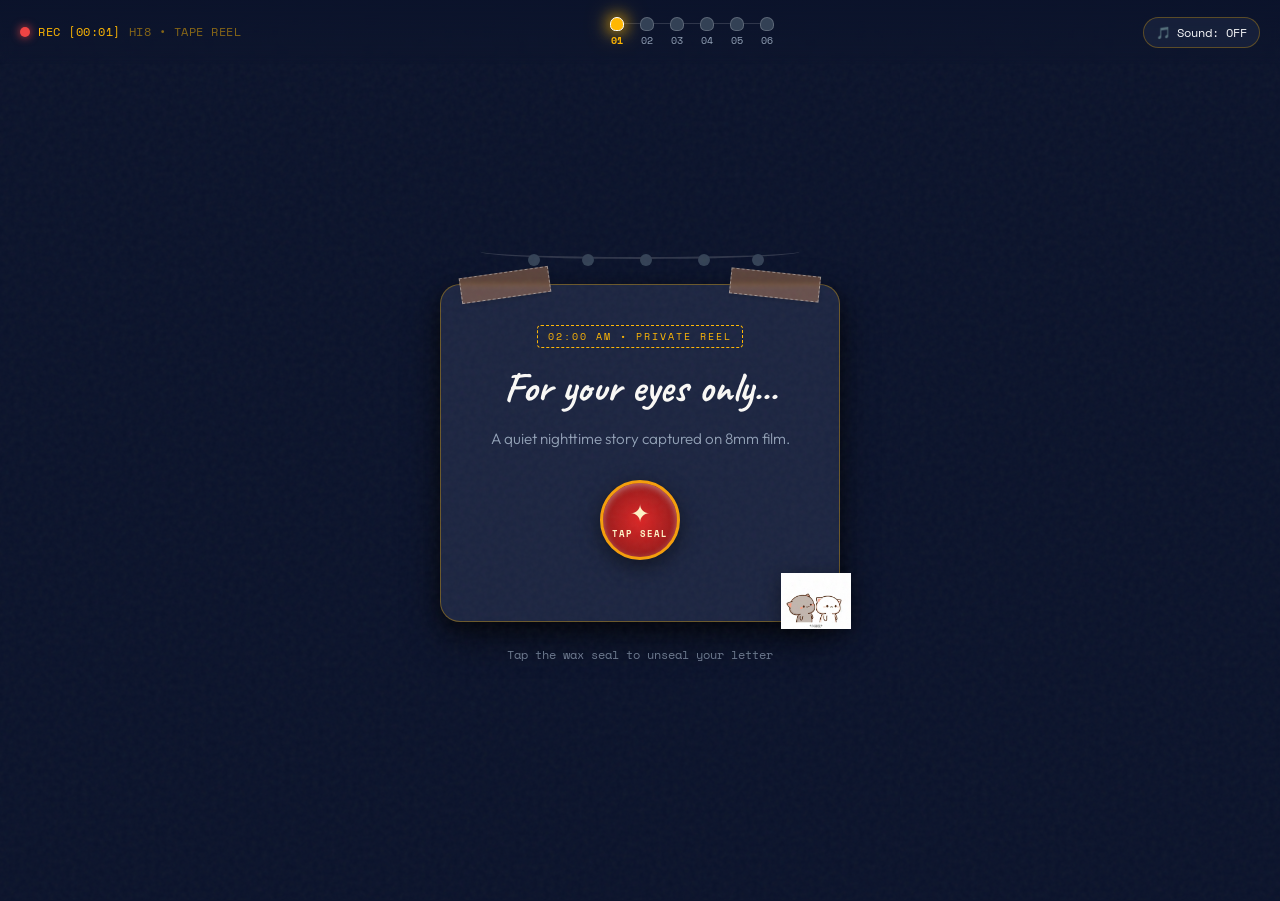
==== commit d87d8759: "feat: implement dynamic NO-button dodging and confident YES-button visual enhancements for the propo" ====
--- a/index.html
+++ b/index.html
@@ -384,10 +384,8 @@
     <section class="scene-section" id="scene-4" data-scene-id="4">
       <div class="scene-content buildup-container">
         
-        <!-- Ambient Heartbeat Ring Overlay -->
         <div class="heartbeat-ring" aria-hidden="true"></div>
 
-        <!-- Atmospheric Flashback Tension Box -->
         <div class="suspense-box">
           <div class="suspense-hud font-mono">
             <span class="rec-dot"></span>
@@ -398,7 +396,6 @@
             <p class="buildup-line" id="buildupLine1">Before I ask...</p>
             <p class="buildup-line highlight-text" id="buildupLine2">take a slow breath.</p>
 
-            <!-- Flashback Memory Beat Photo Frame -->
             <div class="flashback-card" id="flashbackCard">
               <div class="tape-strip top-center"></div>
               <div class="flashback-img-wrapper">
@@ -422,7 +419,7 @@
           <div class="tape-strip top-left"></div>
           <div class="tape-strip top-right"></div>
 
-          <div class="proposal-gif-preview">
+          <div class="proposal-gif-preview" id="proposalGifPreview">
             <img src="assets/request.gif" alt="Cute proposal ask" class="ask-cute-gif">
           </div>
 
@@ -430,6 +427,7 @@
           <h2 class="ask-heading font-handwritten">Will you go out with me?</h2>
           <p class="ask-subtext">On a real, special date—just the two of us.</p>
 
+          <!-- Action Buttons Area -->
           <div class="ask-buttons-stage" id="askButtonsStage">
             <button class="yes-btn" id="yesBtn">
               <span class="yes-glow"></span>
@@ -441,6 +439,7 @@
             </button>
           </div>
 
+          <!-- Container for dynamic handwritten sticky note reactions -->
           <div class="sticky-notes-container" id="stickyNotesContainer" aria-live="polite"></div>
         </div>
       </div>
--- a/style.css
+++ b/style.css
@@ -989,7 +989,7 @@
 }
 
 /* ==========================================================================
-   SCENE 4: THE BUILD-UP (FLASHBACK BEAT & AUTOMATED TRANSITION)
+   SCENE 4: THE BUILD-UP
    ========================================================================== */
 .buildup-container {
   gap: 1.5rem;
@@ -1063,7 +1063,6 @@
   color: var(--accent-amber);
 }
 
-/* Flashback Memory Photo Card Beat */
 .flashback-card {
   position: relative;
   background: var(--paper-light);
@@ -1113,7 +1112,7 @@
 }
 
 /* ==========================================================================
-   SCENE 5: THE ASK (DODGING NO BUTTON)
+   SCENE 5: THE ASK (MULTI-PATTERN DODGING NO & CONFIDENT YES)
    ========================================================================== */
 .ask-container {
   width: 100%;
@@ -1125,7 +1124,7 @@
   max-width: 480px;
   background: var(--paper-light);
   color: #0F172A;
-  border-radius: 16px;
+  border-radius: 20px;
   padding: 2.2rem 1.8rem 2.8rem 1.8rem;
   box-shadow: var(--shadow-polaroid);
   display: flex;
@@ -1133,17 +1132,23 @@
   align-items: center;
   text-align: center;
   gap: 1rem;
+  overflow: visible;
+}
+
+.proposal-gif-preview {
+  position: relative;
+  z-index: 2;
 }
 
 .ask-cute-gif {
-  width: 120px;
-  height: 120px;
+  width: 130px;
+  height: 130px;
   object-fit: contain;
-  border-radius: 12px;
+  border-radius: 14px;
 }
 
 .ask-heading {
-  font-size: 3rem;
+  font-size: 3.2rem;
   color: #0B132B;
   line-height: 1.1;
   margin-top: 4px;
@@ -1157,7 +1162,7 @@
 .ask-buttons-stage {
   position: relative;
   width: 100%;
-  min-height: 100px;
+  min-height: 120px;
   margin-top: 1rem;
   display: flex;
   align-items: center;
@@ -1165,40 +1170,61 @@
   gap: 16px;
 }
 
+/* Confident YES Button */
 .yes-btn {
-  background: linear-gradient(135deg, #10B981, #059669);
+  background: linear-gradient(135deg, #10B981 0%, #059669 100%);
   color: #FFF;
-  border: none;
-  padding: 16px 32px;
-  border-radius: 30px;
+  border: 2px solid #34D399;
+  padding: 16px 36px;
+  border-radius: 35px;
   font-family: var(--font-body);
   font-weight: 700;
-  font-size: 1.15rem;
+  font-size: 1.2rem;
   cursor: pointer;
   box-shadow: 0 10px 25px rgba(16, 185, 129, 0.4);
-  transition: transform 0.3s var(--transition-smooth), font-size 0.3s ease, box-shadow 0.3s ease;
+  transition: all 0.35s var(--transition-smooth);
   z-index: 10;
   position: relative;
 }
 
 .yes-btn:hover {
-  transform: scale(1.05);
+  transform: scale(1.06);
   box-shadow: 0 15px 35px rgba(16, 185, 129, 0.7);
 }
 
+.yes-btn.yes-super-confident {
+  animation: yesConfidentPulse 1.8s infinite ease-in-out;
+}
+
+@keyframes yesConfidentPulse {
+  0%, 100% { box-shadow: 0 0 25px rgba(16, 185, 129, 0.6); }
+  50% { box-shadow: 0 0 50px rgba(16, 185, 129, 0.95), 0 0 70px rgba(255, 183, 3, 0.5); }
+}
+
+/* Dynamic Dodging NO Button */
 .no-btn {
   background: #EF4444;
   color: #FFF;
-  border: none;
+  border: 1px solid #F87171;
   padding: 14px 28px;
   border-radius: 30px;
   font-family: var(--font-body);
   font-weight: 600;
   font-size: 1rem;
   cursor: pointer;
-  transition: transform 0.15s ease-out, opacity 0.3s ease;
+  transition: left 0.25s var(--transition-smooth), top 0.25s var(--transition-smooth), transform 0.3s ease, opacity 0.3s ease;
   z-index: 20;
   position: absolute;
+}
+
+/* NO Button Defeat / Surrendered State */
+.no-btn.no-surrendered {
+  background: #64748B !important;
+  border-color: #94A3B8 !important;
+  transform: translateY(45px) rotate(85deg) scale(0.6) !important;
+  opacity: 0.45 !important;
+  pointer-events: none !important;
+  box-shadow: none !important;
 }
 
 .sticky-notes-container {
@@ -1215,10 +1241,11 @@
   padding: 8px 14px;
   border-radius: 4px;
   font-family: var(--font-display);
-  font-size: 1.3rem;
-  box-shadow: 0 4px 10px rgba(0, 0, 0, 0.2);
+  font-size: 1.35rem;
+  box-shadow: 0 4px 12px rgba(0, 0, 0, 0.2);
   transform: rotate(-4deg);
   animation: stickyPop 0.4s var(--transition-smooth) forwards;
+  pointer-events: none;
 }
 
 @keyframes stickyPop {
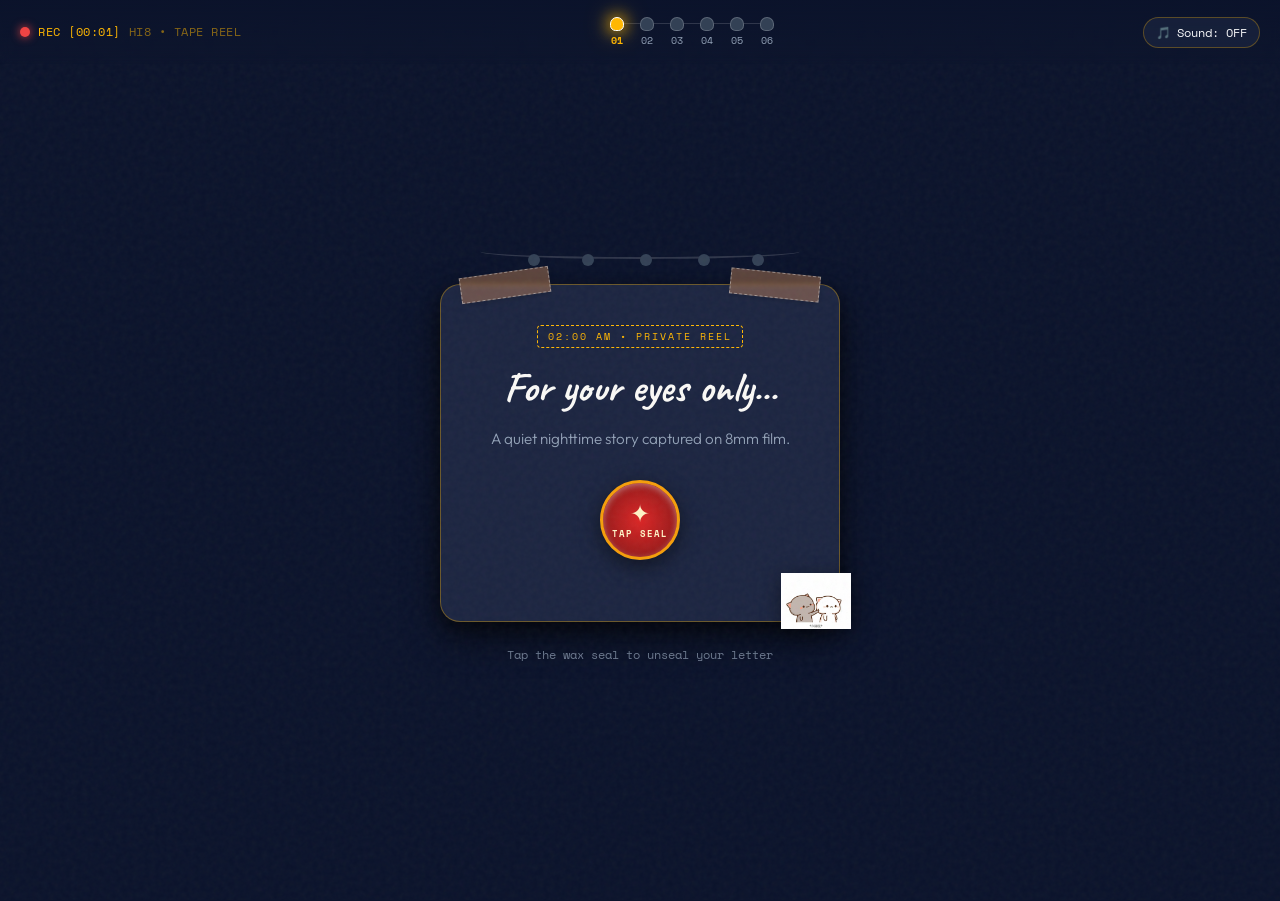
==== commit 2a998ab2: "feat: redesign celebration scene with audio control, interactive ticket pass, and enhanced climax vi" ====
--- a/index.html
+++ b/index.html
@@ -427,7 +427,6 @@
           <h2 class="ask-heading font-handwritten">Will you go out with me?</h2>
           <p class="ask-subtext">On a real, special date—just the two of us.</p>
 
-          <!-- Action Buttons Area -->
           <div class="ask-buttons-stage" id="askButtonsStage">
             <button class="yes-btn" id="yesBtn">
               <span class="yes-glow"></span>
@@ -439,63 +438,83 @@
             </button>
           </div>
 
-          <!-- Container for dynamic handwritten sticky note reactions -->
           <div class="sticky-notes-container" id="stickyNotesContainer" aria-live="polite"></div>
         </div>
       </div>
     </section>
 
-    <!-- ==================== SCENE 6: CELEBRATION ==================== -->
+    <!-- ==================== SCENE 6: CELEBRATION (FINALE) ==================== -->
     <section class="scene-section" id="scene-6" data-scene-id="6">
+      
+      <!-- Theme Canvas Sparkle & Fairy Particle Engine -->
       <canvas id="confettiCanvas" class="confetti-canvas"></canvas>
 
       <div class="scene-content celebration-container">
         <div class="celebration-card">
           <div class="tape-strip top-center"></div>
 
-          <div class="celebration-badge font-mono">STATUS: CONFIRMED • IT'S A DATE!</div>
-
+          <!-- Non-Intrusive Audio Control Pill -->
+          <div class="audio-status-pill font-mono" id="celebrationAudioControl" role="button" tabindex="0">
+            <span class="audio-pill-icon">🎵</span>
+            <span class="audio-pill-text" id="celebrationAudioText">Music Playing...</span>
+          </div>
+
+          <span class="section-tag font-handwritten">It's Official!</span>
           <h2 class="celebration-title font-handwritten">YAYYY! 🎉❤️</h2>
-          <p class="celebration-subtitle">I knew you'd say yes! You just made my entire world smile.</p>
-
-          <div class="celebration-gifs-grid">
-            <div class="gif-frame">
-              <img src="assets/proposal.gif" alt="Celebration GIF 1" class="celebration-gif">
-            </div>
-            <div class="gif-frame">
-              <img src="assets/sure.gif" alt="Celebration GIF 2" class="celebration-gif">
-            </div>
-          </div>
-
-          <div class="ticket-stub font-mono">
-            <div class="ticket-header">
-              <span>SPECIAL DATE PASS</span>
-              <span>№ 001</span>
-            </div>
-            <div class="ticket-body">
-              <div class="ticket-row">
-                <span class="ticket-label">EVENT:</span>
-                <span class="ticket-val">Our Late Night Adventure</span>
-              </div>
-              <div class="ticket-row">
-                <span class="ticket-label">DRESS CODE:</span>
-                <span class="ticket-val">Cozy & Cute</span>
-              </div>
-              <div class="ticket-row">
-                <span class="ticket-label">LOCATION:</span>
-                <span class="ticket-val">Top Secret Spot 🤫</span>
-              </div>
-            </div>
-          </div>
-
-          <div class="celebration-actions">
-            <button class="primary-btn glow-btn" id="addToCalBtn">
-              📅 Add To Calendar / Remind Me
+
+          <!-- Emotional Climax Reward GIFs Showcase Grid -->
+          <div class="celebration-climax-grid">
+            <div class="climax-frame frame-left">
+              <div class="tape-strip top-left"></div>
+              <div class="climax-img-wrapper">
+                <img src="assets/proposal.gif" alt="Proposal Celebration GIF" class="climax-gif">
+              </div>
+              <div class="climax-caption font-handwritten">"Best answer ever!"</div>
+            </div>
+
+            <div class="climax-frame frame-right">
+              <div class="tape-strip top-right"></div>
+              <div class="climax-img-wrapper">
+                <img src="assets/sure.gif" alt="Sure Celebration GIF" class="climax-gif">
+              </div>
+              <div class="climax-caption font-handwritten">"Forever & always."</div>
+            </div>
+          </div>
+
+          <!-- Final Message & Customizable Date Ticket Pass -->
+          <div class="date-ticket-pass">
+            <div class="ticket-header-row font-mono">
+              <span>SPECIAL EVENT PASS</span>
+              <span class="pass-tag">OFFICIAL REEL FINALE</span>
+            </div>
+
+            <div class="ticket-couples font-handwritten">
+              [YOUR NAME] & [THEIR NAME]
+            </div>
+
+            <div class="ticket-details font-mono">
+              <div class="ticket-field">
+                <span class="field-label">EVENT:</span>
+                <span class="field-value">[THE REAL DATE / TRIP / EVENT YOU'RE INVITING THEM TO]</span>
+              </div>
+              <div class="ticket-field">
+                <span class="field-label">DRESS CODE:</span>
+                <span class="field-value">Cozy & Cute</span>
+              </div>
+              <div class="ticket-field">
+                <span class="field-label">LOCATION:</span>
+                <span class="field-value">Top Secret Spot 🤫</span>
+              </div>
+            </div>
+          </div>
+
+          <!-- Understated Quiet Replay Link -->
+          <div class="finale-footer">
+            <button class="diegetic-continue-link font-handwritten replay-link" id="replayBtn">
+              replay memory reel ↺
             </button>
-            <button class="secondary-btn" id="replayBtn">
-              Replay Memory Reel ↺
-            </button>
-          </div>
+          </div>
+
         </div>
       </div>
     </section>
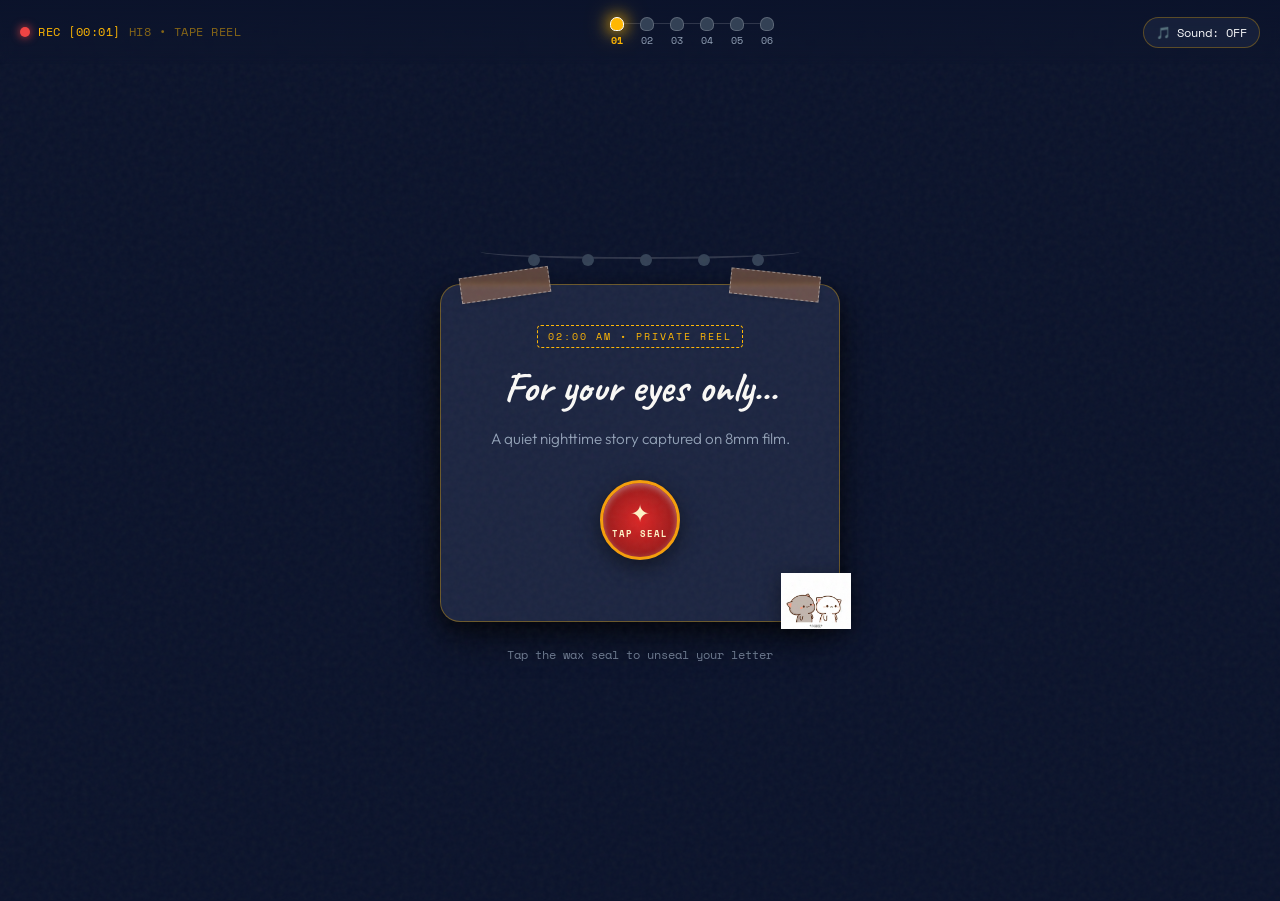
==== commit af5aae80: "feat: improve accessibility with keyboard navigation, reduced motion support, and enhanced semantic " ====
--- a/index.html
+++ b/index.html
@@ -24,7 +24,7 @@
 
   <!-- Camcorder HUD & Global Header -->
   <header class="app-header">
-    <div class="camcorder-hud">
+    <div class="camcorder-hud" tabindex="0" aria-label="Recording status: Hi8 tape reel">
       <span class="rec-dot"></span>
       <span class="hud-text">REC [<span id="hudTimestamp">00:00:00</span>]</span>
       <span class="hud-tag">HI8 • TAPE REEL</span>
@@ -34,27 +34,27 @@
     <nav class="fairy-lights-nav" aria-label="Scene progress">
       <div class="string-line"></div>
       <ul class="fairy-lights-list" id="fairyLightsList">
-        <li class="fairy-bulb active" data-scene="1" title="Scene 1: Teaser">
+        <li class="fairy-bulb active" data-scene="1" tabindex="0" title="Scene 1: Teaser" aria-label="Scene 1: Teaser">
           <span class="bulb-glow"></span>
           <span class="bulb-num">01</span>
         </li>
-        <li class="fairy-bulb" data-scene="2" title="Scene 2: Memory Lane">
+        <li class="fairy-bulb" data-scene="2" tabindex="0" title="Scene 2: Memory Lane" aria-label="Scene 2: Memory Lane">
           <span class="bulb-glow"></span>
           <span class="bulb-num">02</span>
         </li>
-        <li class="fairy-bulb" data-scene="3" title="Scene 3: Questions">
+        <li class="fairy-bulb" data-scene="3" tabindex="0" title="Scene 3: Questions" aria-label="Scene 3: Questions">
           <span class="bulb-glow"></span>
           <span class="bulb-num">03</span>
         </li>
-        <li class="fairy-bulb" data-scene="4" title="Scene 4: Build-Up">
+        <li class="fairy-bulb" data-scene="4" tabindex="0" title="Scene 4: Build-Up" aria-label="Scene 4: Build-Up">
           <span class="bulb-glow"></span>
           <span class="bulb-num">04</span>
         </li>
-        <li class="fairy-bulb" data-scene="5" title="Scene 5: The Ask">
+        <li class="fairy-bulb" data-scene="5" tabindex="0" title="Scene 5: The Ask" aria-label="Scene 5: The Ask">
           <span class="bulb-glow"></span>
           <span class="bulb-num">05</span>
         </li>
-        <li class="fairy-bulb" data-scene="6" title="Scene 6: Celebration">
+        <li class="fairy-bulb" data-scene="6" tabindex="0" title="Scene 6: Celebration" aria-label="Scene 6: Celebration">
           <span class="bulb-glow"></span>
           <span class="bulb-num">06</span>
         </li>
@@ -75,6 +75,7 @@
     <section class="scene-section scene-active" id="scene-1" data-scene-id="1">
       <div class="scene-content teaser-container">
         
+        <!-- Cascading Ambient String Lights Background -->
         <div class="ambient-string-lights" aria-hidden="true">
           <div class="hanging-wire"></div>
           <div class="bulb-node bulb-1"></div>
@@ -84,6 +85,7 @@
           <div class="bulb-node bulb-5"></div>
         </div>
 
+        <!-- The Atmospheric Sealed Envelope Card -->
         <div class="envelope-card-wrapper" id="envelopeWrapper">
           <div class="tape-strip top-left"></div>
           <div class="tape-strip top-right"></div>
@@ -94,7 +96,8 @@
             <h1 class="teaser-heading font-handwritten">For your eyes only...</h1>
             <p class="teaser-subtext">A quiet nighttime story captured on 8mm film.</p>
 
-            <div class="wax-seal-wrapper" id="waxSeal" role="button" tabindex="0" aria-label="Crack open wax seal">
+            <!-- Wax Seal Component -->
+            <div class="wax-seal-wrapper" id="waxSeal" role="button" tabindex="0" aria-label="Crack open wax seal to unseal letter">
               <div class="wax-seal-outer">
                 <span class="wax-stamp-symbol">✦</span>
                 <span class="wax-stamp-text font-mono">TAP SEAL</span>
@@ -104,18 +107,20 @@
               <div class="wax-crack-particle p3"></div>
             </div>
 
+            <!-- Letter Inside -->
             <div class="letter-reveal-content" id="letterRevealContent">
               <p class="handwritten-note font-handwritten">
                 "I put together something small for you... a memory tape of our favorite late-night moments."
               </p>
               
-              <button class="diegetic-continue-link font-handwritten" id="turnPageBtn">
+              <button class="diegetic-continue-link font-handwritten" id="turnPageBtn" aria-label="Turn the page to memory lane">
                 turn the page ➔
               </button>
             </div>
 
+            <!-- Companion Peek (Mochi Cat) -->
             <div class="companion-cat-peek" title="Curious companion peeking in!">
-              <img src="assets/mochi-poke-poke-cute-cat.gif" alt="Cute companion cat peeking" class="cat-gif">
+              <img src="assets/mochi-poke-poke-cute-cat.gif" alt="Cute animated cat companion peeking from behind the envelope" class="cat-gif" loading="eager">
             </div>
 
           </div>
@@ -134,14 +139,16 @@
           <p class="scene-subtitle font-mono">✦ Swipe or drag photos to flip through our tape reel ✦</p>
         </div>
 
-        <div class="carousel-stage" id="carouselStage">
+        <!-- Polaroid Carousel Stage -->
+        <div class="carousel-stage" id="carouselStage" tabindex="0" aria-label="Photo carousel deck. Use left and right arrow keys to browse.">
           <div class="carousel-viewport" id="carouselViewport">
             <div class="carousel-track" id="carouselTrack">
               
+              <!-- Memory 1: image3.gif -->
               <div class="polaroid-card active" data-index="0">
                 <div class="tape-strip top-left"></div>
                 <div class="polaroid-photo-wrapper">
-                  <img src="assets/image3.gif" alt="Memory 1" class="polaroid-img" loading="eager">
+                  <img src="assets/image3.gif" alt="Late night rooftop memory under warm ambient lights" class="polaroid-img" loading="eager">
                 </div>
                 <div class="polaroid-meta">
                   <span class="meta-tag font-mono">📍 Rooftop • 2:14 AM</span>
@@ -152,10 +159,11 @@
                 <div class="polaroid-stamp font-mono">01 / 10</div>
               </div>
 
+              <!-- Memory 2: image4.gif -->
               <div class="polaroid-card" data-index="1">
                 <div class="tape-strip top-right"></div>
                 <div class="polaroid-photo-wrapper">
-                  <img src="assets/image4.gif" alt="Memory 2" class="polaroid-img" loading="lazy">
+                  <img src="assets/image4.gif" alt="Spontaneous silly memory together" class="polaroid-img" loading="lazy">
                 </div>
                 <div class="polaroid-meta">
                   <span class="meta-tag font-mono">📍 Coffee Shop Corner</span>
@@ -166,10 +174,11 @@
                 <div class="polaroid-stamp font-mono">02 / 10</div>
               </div>
 
+              <!-- Memory 3: image5.gif -->
               <div class="polaroid-card" data-index="2">
                 <div class="tape-strip top-left"></div>
                 <div class="polaroid-photo-wrapper">
-                  <img src="assets/image5.gif" alt="Memory 3" class="polaroid-img" loading="lazy">
+                  <img src="assets/image5.gif" alt="Cozy conversation under warm string lights" class="polaroid-img" loading="lazy">
                 </div>
                 <div class="polaroid-meta">
                   <span class="meta-tag font-mono">📍 Warm String Light Glow</span>
@@ -180,10 +189,11 @@
                 <div class="polaroid-stamp font-mono">03 / 10</div>
               </div>
 
+              <!-- Memory 4: image6.webp -->
               <div class="polaroid-card" data-index="3">
                 <div class="tape-strip top-right"></div>
                 <div class="polaroid-photo-wrapper">
-                  <img src="assets/image6.webp" alt="Memory 4" class="polaroid-img" loading="lazy">
+                  <img src="assets/image6.webp" alt="Stolen glance caught on camera" class="polaroid-img" loading="lazy">
                 </div>
                 <div class="polaroid-meta">
                   <span class="meta-tag font-mono">📍 Stolen Glances</span>
@@ -194,10 +204,11 @@
                 <div class="polaroid-stamp font-mono">04 / 10</div>
               </div>
 
+              <!-- Memory 5: image7.gif -->
               <div class="polaroid-card" data-index="4">
                 <div class="tape-strip top-left"></div>
                 <div class="polaroid-photo-wrapper">
-                  <img src="assets/image7.gif" alt="Memory 5" class="polaroid-img" loading="lazy">
+                  <img src="assets/image7.gif" alt="Late night walk under street lamps" class="polaroid-img" loading="lazy">
                 </div>
                 <div class="polaroid-meta">
                   <span class="meta-tag font-mono">📍 Late Night Stroll</span>
@@ -208,10 +219,11 @@
                 <div class="polaroid-stamp font-mono">05 / 10</div>
               </div>
 
+              <!-- Memory 6: image8.gif -->
               <div class="polaroid-card" data-index="5">
                 <div class="tape-strip top-right"></div>
                 <div class="polaroid-photo-wrapper">
-                  <img src="assets/image8.gif" alt="Memory 6" class="polaroid-img" loading="lazy">
+                  <img src="assets/image8.gif" alt="Cozy comfort together" class="polaroid-img" loading="lazy">
                 </div>
                 <div class="polaroid-meta">
                   <span class="meta-tag font-mono">📍 Cozy Hideaway</span>
@@ -222,10 +234,11 @@
                 <div class="polaroid-stamp font-mono">06 / 10</div>
               </div>
 
+              <!-- Memory 7: image9.gif -->
               <div class="polaroid-card" data-index="6">
                 <div class="tape-strip top-left"></div>
                 <div class="polaroid-photo-wrapper">
-                  <img src="assets/image9.gif" alt="Memory 7" class="polaroid-img" loading="lazy">
+                  <img src="assets/image9.gif" alt="Shared secrets and laughing memory" class="polaroid-img" loading="lazy">
                 </div>
                 <div class="polaroid-meta">
                   <span class="meta-tag font-mono">📍 Inside Jokes</span>
@@ -236,10 +249,11 @@
                 <div class="polaroid-stamp font-mono">07 / 10</div>
               </div>
 
+              <!-- Memory 8: image10.gif -->
               <div class="polaroid-card" data-index="7">
                 <div class="tape-strip top-right"></div>
                 <div class="polaroid-photo-wrapper">
-                  <img src="assets/image10.gif" alt="Memory 8" class="polaroid-img" loading="lazy">
+                  <img src="assets/image10.gif" alt="Midnight boba date memory" class="polaroid-img" loading="lazy">
                 </div>
                 <div class="polaroid-meta">
                   <span class="meta-tag font-mono">📍 Midnight Boba</span>
@@ -250,10 +264,11 @@
                 <div class="polaroid-stamp font-mono">08 / 10</div>
               </div>
 
+              <!-- Memory 9: image11.webp -->
               <div class="polaroid-card" data-index="8">
                 <div class="tape-strip top-left"></div>
                 <div class="polaroid-photo-wrapper">
-                  <img src="assets/image11.webp" alt="Memory 9" class="polaroid-img" loading="lazy">
+                  <img src="assets/image11.webp" alt="Golden hour sunset memory together" class="polaroid-img" loading="lazy">
                 </div>
                 <div class="polaroid-meta">
                   <span class="meta-tag font-mono">📍 Golden Hour</span>
@@ -264,10 +279,11 @@
                 <div class="polaroid-stamp font-mono">09 / 10</div>
               </div>
 
+              <!-- Memory 10: tkthao.gif -->
               <div class="polaroid-card" data-index="9">
                 <div class="tape-strip top-right"></div>
                 <div class="polaroid-photo-wrapper">
-                  <img src="assets/tkthao.gif" alt="Memory 10" class="polaroid-img" loading="lazy">
+                  <img src="assets/tkthao.gif" alt="Cute animated memory closing the carousel" class="polaroid-img" loading="lazy">
                 </div>
                 <div class="polaroid-meta">
                   <span class="meta-tag font-mono">📍 To Be Continued...</span>
@@ -283,9 +299,10 @@
         </div>
 
         <div class="scene-footer">
-          <div class="carousel-indicators" id="carouselDots"></div>
+          <!-- Sprocket perforation film dots -->
+          <div class="film-indicators" id="carouselDots" role="tablist" aria-label="Photo carousel pagination"></div>
           
-          <button class="diegetic-continue-link font-handwritten memory-transition-trigger" id="toQuestionsBtn">
+          <button class="diegetic-continue-link font-handwritten memory-transition-trigger" id="toQuestionsBtn" aria-label="Proceed to the questions scene">
             ready for a few questions? ➔
           </button>
         </div>
@@ -302,13 +319,13 @@
             <h2 class="scene-title">The Questions</h2>
           </div>
 
-          <div class="memory-notebook-widget" title="Your saved answers">
+          <div class="memory-notebook-widget" tabindex="0" title="Your saved answers" aria-label="Memory notebook answer vault">
             <span class="notebook-icon">📓</span>
             <span class="notebook-count font-mono" id="savedCountText">Saved: 0/4</span>
           </div>
         </div>
 
-        <div class="question-progress font-mono" id="qProgressText">Question 1 of 4</div>
+        <div class="question-progress font-mono" id="qProgressText" aria-live="polite">Question 1 of 4</div>
 
         <div class="question-cards-wrapper">
 
@@ -319,8 +336,8 @@
             </h3>
             
             <div class="input-answer-group">
-              <input type="text" id="q1Input" class="handwritten-input" placeholder="Type your memory here..." autocomplete="off">
-              <button class="save-answer-btn font-handwritten" id="q1SubmitBtn">
+              <input type="text" id="q1Input" class="handwritten-input" placeholder="Type your memory here..." autocomplete="off" aria-label="Your memory of what was worn">
+              <button class="save-answer-btn font-handwritten" id="q1SubmitBtn" aria-label="Save answer for question 1">
                 save to notebook ➔
               </button>
             </div>
@@ -333,9 +350,9 @@
             </h3>
             
             <div class="options-grid">
-              <button class="option-btn" data-q2-option="1">That spontaneous late-night food run 🍜</button>
-              <button class="option-btn" data-q2-option="2">Getting completely lost under the night sky ✨</button>
-              <button class="option-btn" data-q2-option="3">Every single date... even when plans went wrong 🙈</button>
+              <button class="option-btn" data-q2-option="1">That spontaneous late-night food run</button>
+              <button class="option-btn" data-q2-option="2">Getting completely lost under the night sky</button>
+              <button class="option-btn" data-q2-option="3">Every single date... even when plans went wrong</button>
             </div>
           </div>
 
@@ -346,17 +363,17 @@
             </h3>
             
             <div class="heart-gauge-wrapper">
-              <div class="heart-gauge-dial" id="heartGaugeStage">
+              <div class="heart-gauge-dial" id="heartGaugeStage" role="slider" tabindex="0" aria-label="Heart missing level scale slider" aria-valuemin="0" aria-valuemax="100" aria-valuenow="85">
                 <div class="gauge-arc-track"></div>
                 <div class="gauge-arc-fill" id="gaugeArcFill"></div>
                 <div class="gauge-heart-handle" id="gaugeHeartHandle">❤️</div>
               </div>
               
-              <div class="gauge-status-badge font-mono" id="gaugeStatusText">
+              <div class="gauge-status-badge font-mono" id="gaugeStatusText" aria-live="polite">
                 Rating: 100% Unbearable! 🥺❤️
               </div>
               
-              <button class="save-answer-btn font-handwritten" id="q3SubmitBtn">
+              <button class="save-answer-btn font-handwritten" id="q3SubmitBtn" aria-label="Save missing rating for question 3">
                 save rating ➔
               </button>
             </div>
@@ -369,8 +386,8 @@
             </h3>
             
             <div class="input-answer-group">
-              <input type="text" id="q4Input" class="handwritten-input" placeholder="Our dream spot..." autocomplete="off">
-              <button class="save-answer-btn font-handwritten" id="q4SubmitBtn">
+              <input type="text" id="q4Input" class="handwritten-input" placeholder="Our dream spot..." autocomplete="off" aria-label="Your dream teleport destination">
+              <button class="save-answer-btn font-handwritten" id="q4SubmitBtn" aria-label="Lock in answer for question 4">
                 lock in answer ✨
               </button>
             </div>
@@ -384,8 +401,6 @@
     <section class="scene-section" id="scene-4" data-scene-id="4">
       <div class="scene-content buildup-container">
         
-        <div class="heartbeat-ring" aria-hidden="true"></div>
-
         <div class="suspense-box">
           <div class="suspense-hud font-mono">
             <span class="rec-dot"></span>
@@ -399,7 +414,7 @@
             <div class="flashback-card" id="flashbackCard">
               <div class="tape-strip top-center"></div>
               <div class="flashback-img-wrapper">
-                <img src="assets/Screenshot 2025-02-09 085622.png" alt="Flashback memory photo" class="flashback-img">
+                <img src="assets/Screenshot 2025-02-09 085622.png" alt="Flashback memory photo beat before the proposal ask" class="flashback-img" loading="eager">
               </div>
               <div class="flashback-stamp font-mono">📍 A MOMENT FROZEN IN TIME</div>
             </div>
@@ -420,7 +435,7 @@
           <div class="tape-strip top-right"></div>
 
           <div class="proposal-gif-preview" id="proposalGifPreview">
-            <img src="assets/request.gif" alt="Cute proposal ask" class="ask-cute-gif">
+            <img src="assets/request.gif" alt="Cute animated cat offering a heart" class="ask-cute-gif" loading="eager">
           </div>
 
           <span class="section-tag font-handwritten">The Main Question</span>
@@ -428,12 +443,12 @@
           <p class="ask-subtext">On a real, special date—just the two of us.</p>
 
           <div class="ask-buttons-stage" id="askButtonsStage">
-            <button class="yes-btn" id="yesBtn">
+            <button class="yes-btn" id="yesBtn" aria-label="Yes, absolutely accept the proposal date">
               <span class="yes-glow"></span>
               YES! Absolutely! ❤️
             </button>
 
-            <button class="no-btn" id="noBtn">
+            <button class="no-btn" id="noBtn" aria-label="No option button">
               No 🙈
             </button>
           </div>
@@ -446,15 +461,13 @@
     <!-- ==================== SCENE 6: CELEBRATION (FINALE) ==================== -->
     <section class="scene-section" id="scene-6" data-scene-id="6">
       
-      <!-- Theme Canvas Sparkle & Fairy Particle Engine -->
       <canvas id="confettiCanvas" class="confetti-canvas"></canvas>
 
       <div class="scene-content celebration-container">
         <div class="celebration-card">
           <div class="tape-strip top-center"></div>
 
-          <!-- Non-Intrusive Audio Control Pill -->
-          <div class="audio-status-pill font-mono" id="celebrationAudioControl" role="button" tabindex="0">
+          <div class="audio-status-pill font-mono" id="celebrationAudioControl" role="button" tabindex="0" aria-label="Toggle celebration background audio">
             <span class="audio-pill-icon">🎵</span>
             <span class="audio-pill-text" id="celebrationAudioText">Music Playing...</span>
           </div>
@@ -462,12 +475,12 @@
           <span class="section-tag font-handwritten">It's Official!</span>
           <h2 class="celebration-title font-handwritten">YAYYY! 🎉❤️</h2>
 
-          <!-- Emotional Climax Reward GIFs Showcase Grid -->
+          <!-- Intentionally Asymmetric Climax Photo Layout -->
           <div class="celebration-climax-grid">
             <div class="climax-frame frame-left">
               <div class="tape-strip top-left"></div>
               <div class="climax-img-wrapper">
-                <img src="assets/proposal.gif" alt="Proposal Celebration GIF" class="climax-gif">
+                <img src="assets/proposal.gif" alt="Celebration proposal GIF climax" class="climax-gif" loading="eager">
               </div>
               <div class="climax-caption font-handwritten">"Best answer ever!"</div>
             </div>
@@ -475,13 +488,13 @@
             <div class="climax-frame frame-right">
               <div class="tape-strip top-right"></div>
               <div class="climax-img-wrapper">
-                <img src="assets/sure.gif" alt="Sure Celebration GIF" class="climax-gif">
+                <img src="assets/sure.gif" alt="Celebration sure GIF climax" class="climax-gif" loading="eager">
               </div>
               <div class="climax-caption font-handwritten">"Forever & always."</div>
             </div>
           </div>
 
-          <!-- Final Message & Customizable Date Ticket Pass -->
+          <!-- Final Event Ticket Pass -->
           <div class="date-ticket-pass">
             <div class="ticket-header-row font-mono">
               <span>SPECIAL EVENT PASS</span>
@@ -508,9 +521,8 @@
             </div>
           </div>
 
-          <!-- Understated Quiet Replay Link -->
           <div class="finale-footer">
-            <button class="diegetic-continue-link font-handwritten replay-link" id="replayBtn">
+            <button class="diegetic-continue-link font-handwritten replay-link" id="replayBtn" aria-label="Replay memory reel from beginning">
               replay memory reel ↺
             </button>
           </div>
--- a/style.css
+++ b/style.css
@@ -43,6 +43,13 @@
   user-select: none;
 }
 
+/* Accessible High Contrast Focus Outlines */
+:focus-visible {
+  outline: 2px dashed var(--accent-amber) !important;
+  outline-offset: 4px !important;
+  border-radius: 4px;
+}
+
 /* Helper Utility Classes */
 .font-handwritten {
   font-family: var(--font-display);
@@ -552,7 +559,7 @@
 }
 
 /* ==========================================================================
-   SCENE 2: MEMORY LANE
+   SCENE 2: MEMORY LANE (WITH 8MM SPROCKET PERFORATIONS)
    ========================================================================== */
 .memory-container {
   gap: 1rem;
@@ -700,24 +707,28 @@
   margin-top: 0.5rem;
 }
 
-.carousel-indicators {
+/* 8mm Sprocket Perforation Notches */
+.film-indicators {
   display: flex;
   gap: 8px;
-}
-
-.carousel-dot {
-  width: 8px;
-  height: 8px;
-  border-radius: 50%;
-  background: rgba(255, 255, 255, 0.2);
+  align-items: center;
+}
+
+.film-dot {
+  width: 12px;
+  height: 6px;
+  border-radius: 1px;
+  background: #1E293B;
+  border: 1px solid rgba(255, 255, 255, 0.2);
   cursor: pointer;
   transition: all 0.3s ease;
 }
 
-.carousel-dot.active {
+.film-dot.active {
   background: var(--accent-amber);
-  transform: scale(1.4);
+  border-color: #FFF;
   box-shadow: 0 0 10px var(--accent-amber);
+  transform: scaleY(1.5);
 }
 
 .memory-transition-trigger {
@@ -989,26 +1000,11 @@
 }
 
 /* ==========================================================================
-   SCENE 4: THE BUILD-UP
+   SCENE 4: THE BUILD-UP (RESTRAINED MEMORY SPOTLIGHT)
    ========================================================================== */
 .buildup-container {
   gap: 1.5rem;
   position: relative;
-}
-
-.heartbeat-ring {
-  position: absolute;
-  width: 340px;
-  height: 340px;
-  border-radius: 50%;
-  border: 2px solid rgba(255, 183, 3, 0.25);
-  pointer-events: none;
-  animation: heartPulseRing 2.2s infinite ease-out;
-}
-
-@keyframes heartPulseRing {
-  0% { transform: scale(0.6); opacity: 0.8; }
-  100% { transform: scale(1.4); opacity: 0; }
 }
 
 .suspense-box {
@@ -1112,7 +1108,7 @@
 }
 
 /* ==========================================================================
-   SCENE 5: THE ASK (MULTI-PATTERN DODGING NO & CONFIDENT YES)
+   SCENE 5: THE ASK
    ========================================================================== */
 .ask-container {
   width: 100%;
@@ -1170,7 +1166,6 @@
   gap: 16px;
 }
 
-/* Confident YES Button */
 .yes-btn {
   background: linear-gradient(135deg, #10B981 0%, #059669 100%);
   color: #FFF;
@@ -1201,7 +1196,6 @@
   50% { box-shadow: 0 0 50px rgba(16, 185, 129, 0.95), 0 0 70px rgba(255, 183, 3, 0.5); }
 }
 
-/* Dynamic Dodging NO Button */
 .no-btn {
   background: #EF4444;
   color: #FFF;
@@ -1217,7 +1211,6 @@
   position: absolute;
 }
 
-/* NO Button Defeat / Surrendered State */
 .no-btn.no-surrendered {
   background: #64748B !important;
   border-color: #94A3B8 !important;
@@ -1254,7 +1247,7 @@
 }
 
 /* ==========================================================================
-   SCENE 6: CELEBRATION
+   SCENE 6: CELEBRATION (ASYMMETRIC CLIMAX LAYOUT)
    ========================================================================== */
 .confetti-canvas {
   position: absolute;
@@ -1277,120 +1270,184 @@
   background: var(--bg-indigo);
   border: 2px solid var(--accent-amber);
   border-radius: 24px;
-  padding: 2.2rem 1.6rem;
-  box-shadow: 0 20px 50px rgba(0, 0, 0, 0.8), 0 0 30px rgba(255, 183, 3, 0.3);
+  padding: 2.5rem 1.8rem;
+  box-shadow: 0 25px 60px rgba(0, 0, 0, 0.85), 0 0 35px rgba(255, 183, 3, 0.35);
   display: flex;
   flex-direction: column;
   align-items: center;
   gap: 1.2rem;
-  max-width: 500px;
-  width: 100%;
-}
-
-.celebration-badge {
-  font-size: 0.7rem;
-  color: var(--accent-amber);
-  letter-spacing: 1px;
+  max-width: 520px;
+  width: 100%;
+}
+
+.audio-status-pill {
+  background: rgba(11, 19, 43, 0.85);
   border: 1px dashed var(--accent-amber);
-  padding: 4px 12px;
+  color: var(--accent-amber);
+  padding: 4px 14px;
   border-radius: 20px;
+  font-size: 0.72rem;
+  cursor: pointer;
+  display: flex;
+  align-items: center;
+  gap: 6px;
+  transition: all 0.3s ease;
+}
+
+.audio-status-pill:hover {
+  background: rgba(255, 183, 3, 0.2);
+  transform: scale(1.04);
 }
 
 .celebration-title {
-  font-size: 3.2rem;
+  font-size: 3.5rem;
   color: var(--accent-amber);
   line-height: 1.1;
-  text-shadow: 0 0 20px rgba(255, 183, 3, 0.6);
-}
-
-.celebration-subtitle {
-  font-size: 1rem;
-  color: var(--paper-light);
-  line-height: 1.4;
-}
-
-.celebration-gifs-grid {
-  display: flex;
-  gap: 12px;
+  text-shadow: 0 0 25px rgba(255, 183, 3, 0.6);
+}
+
+/* Asymmetric Climax GIF Cards */
+.celebration-climax-grid {
+  display: flex;
+  gap: 16px;
   justify-content: center;
   width: 100%;
-}
-
-.gif-frame {
-  width: 140px;
-  height: 140px;
-  border-radius: 12px;
+  margin: 0.5rem 0;
+}
+
+.climax-frame {
+  position: relative;
+  background: var(--paper-light);
+  padding: 10px 10px 18px 10px;
+  border-radius: 4px;
+  box-shadow: var(--shadow-polaroid);
+  width: 170px;
+  display: flex;
+  flex-direction: column;
+  align-items: center;
+  transition: transform 0.4s ease;
+}
+
+.climax-frame.frame-left {
+  transform: rotate(-6deg) translateY(-8px);
+}
+
+.climax-frame.frame-right {
+  transform: rotate(5deg) translateY(10deg);
+}
+
+.climax-frame:hover {
+  transform: rotate(0deg) scale(1.05);
+  z-index: 15;
+}
+
+.climax-img-wrapper {
+  width: 100%;
+  height: 150px;
+  background: #000;
   overflow: hidden;
-  border: 2px solid rgba(255, 255, 255, 0.2);
-  box-shadow: 0 6px 15px rgba(0, 0, 0, 0.4);
-}
-
-.celebration-gif {
+  border: 1px solid rgba(0, 0, 0, 0.15);
+}
+
+.climax-gif {
   width: 100%;
   height: 100%;
   object-fit: cover;
-}
-
-.ticket-stub {
+  display: block;
+}
+
+.climax-caption {
+  font-size: 1.35rem;
+  color: #0F172A;
+  margin-top: 6px;
+  line-height: 1.1;
+}
+
+.date-ticket-pass {
   background: var(--paper-light);
   color: #0F172A;
-  border-radius: 12px;
-  width: 100%;
-  padding: 12px 16px;
+  border-radius: 14px;
+  width: 100%;
+  padding: 16px 18px;
   border: 2px dashed #94A3B8;
   display: flex;
   flex-direction: column;
-  gap: 8px;
+  gap: 10px;
   text-align: left;
-}
-
-.ticket-header {
+  box-shadow: inset 0 0 10px rgba(0, 0, 0, 0.05);
+}
+
+.ticket-header-row {
   display: flex;
   justify-content: space-between;
+  align-items: center;
   font-size: 0.75rem;
   font-weight: 700;
   color: var(--accent-rust);
   border-bottom: 1px solid #CBD5E1;
-  padding-bottom: 4px;
-}
-
-.ticket-body {
-  display: flex;
-  flex-direction: column;
-  gap: 4px;
-}
-
-.ticket-row {
-  display: flex;
-  justify-content: space-between;
+  padding-bottom: 6px;
+}
+
+.pass-tag {
+  color: var(--accent-amber);
+  background: #0B132B;
+  padding: 2px 8px;
+  border-radius: 4px;
+  font-size: 0.65rem;
+}
+
+.ticket-couples {
+  font-size: 2.2rem;
+  color: #0B132B;
+  text-align: center;
+  line-height: 1.1;
+  margin: 2px 0;
+}
+
+.ticket-details {
+  display: flex;
+  flex-direction: column;
+  gap: 6px;
+}
+
+.ticket-field {
+  display: flex;
+  flex-direction: column;
+  gap: 2px;
   font-size: 0.8rem;
 }
 
-.ticket-label {
+.field-label {
   color: #64748B;
-}
-
-.ticket-val {
+  font-size: 0.7rem;
+}
+
+.field-value {
   font-weight: 700;
   color: #0F172A;
 }
 
-.celebration-actions {
-  display: flex;
-  flex-direction: column;
-  gap: 10px;
-  width: 100%;
+.finale-footer {
+  margin-top: 0.5rem;
+}
+
+.replay-link {
+  font-size: 1.6rem;
+  opacity: 0.85;
 }
 
 /* ==========================================================================
-   ACCESSIBILITY & REDUCED MOTION
+   ACCESSIBILITY & PREFERS-REDUCED-MOTION
    ========================================================================== */
 @media (prefers-reduced-motion: reduce) {
-  .rec-dot, .fairy-bulb.active .bulb-glow, .pulse-number, .heartbeat-ring {
+  .rec-dot, .fairy-bulb.active .bulb-glow, .pulse-number, .flashback-card {
     animation: none !important;
   }
   .scene-section, .question-card, .polaroid-card, .light-leak-overlay {
     transition: opacity 0.2s linear !important;
     transform: none !important;
   }
-}
+  .yes-btn.yes-super-confident {
+    animation: none !important;
+  }
+}
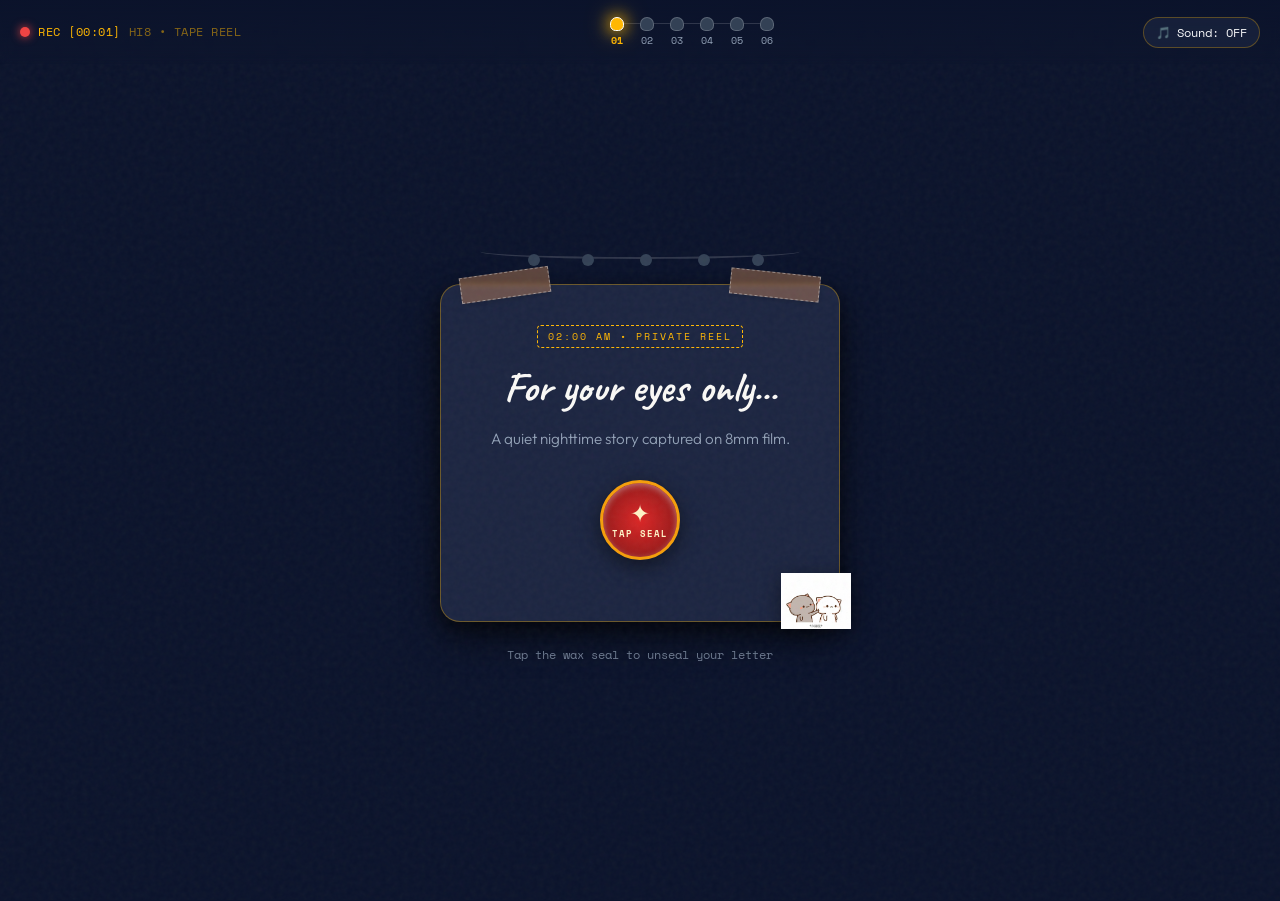
==== commit ee4fc57a: "feat: expand romantic question sequence from 4 to 6 steps with updated content and dynamic progress " ====
--- a/index.html
+++ b/index.html
@@ -309,7 +309,7 @@
       </div>
     </section>
 
-    <!-- ==================== SCENE 3: THE QUESTIONS ==================== -->
+    <!-- ==================== SCENE 3: THE QUESTIONS (6 EXPANDED ROMANTIC QUESTIONS) ==================== -->
     <section class="scene-section" id="scene-3" data-scene-id="3">
       <div class="scene-content questions-container">
         
@@ -321,41 +321,44 @@
 
           <div class="memory-notebook-widget" tabindex="0" title="Your saved answers" aria-label="Memory notebook answer vault">
             <span class="notebook-icon">📓</span>
-            <span class="notebook-count font-mono" id="savedCountText">Saved: 0/4</span>
-          </div>
-        </div>
-
-        <div class="question-progress font-mono" id="qProgressText" aria-live="polite">Question 1 of 4</div>
+            <span class="notebook-count font-mono" id="savedCountText">Saved: 0/6</span>
+          </div>
+        </div>
+
+        <div class="question-progress font-mono" id="qProgressText" aria-live="polite">Question 1 of 6</div>
 
         <div class="question-cards-wrapper">
 
+          <!-- Question 1 -->
           <div class="question-card active" data-question-index="0">
             <div class="tape-strip center"></div>
             <h3 class="question-prompt font-handwritten">
-              "First time we met — do you remember what you were wearing?"
+              "First time we met — do you remember what caught your eye first?"
             </h3>
             
             <div class="input-answer-group">
-              <input type="text" id="q1Input" class="handwritten-input" placeholder="Type your memory here..." autocomplete="off" aria-label="Your memory of what was worn">
+              <input type="text" id="q1Input" class="handwritten-input" placeholder="Your first impression memory..." autocomplete="off" aria-label="First impression memory">
               <button class="save-answer-btn font-handwritten" id="q1SubmitBtn" aria-label="Save answer for question 1">
-                save to notebook ➔
+                save memory ➔
               </button>
             </div>
           </div>
 
+          <!-- Question 2 -->
           <div class="question-card" data-question-index="1">
             <div class="tape-strip center"></div>
             <h3 class="question-prompt font-handwritten">
-              "Which of these describes our worst/best date so far?"
+              "Which of these describes our absolute best date so far?"
             </h3>
             
             <div class="options-grid">
-              <button class="option-btn" data-q2-option="1">That spontaneous late-night food run</button>
-              <button class="option-btn" data-q2-option="2">Getting completely lost under the night sky</button>
-              <button class="option-btn" data-q2-option="3">Every single date... even when plans went wrong</button>
-            </div>
-          </div>
-
+              <button class="option-btn" data-q2-option="1">That spontaneous late-night food & boba run 🍜🧋</button>
+              <button class="option-btn" data-q2-option="2">Getting lost chatting under the night sky ✨</button>
+              <button class="option-btn" data-q2-option="3">Every single date... even when plans went wrong 🙈</button>
+            </div>
+          </div>
+
+          <!-- Question 3 -->
           <div class="question-card" data-question-index="2">
             <div class="tape-strip center"></div>
             <h3 class="question-prompt font-handwritten">
@@ -379,17 +382,47 @@
             </div>
           </div>
 
+          <!-- Question 4 (NEW ROMANTIC QUESTION) -->
           <div class="question-card" data-question-index="3">
             <div class="tape-strip center"></div>
             <h3 class="question-prompt font-handwritten">
-              "If we could teleport anywhere right now, where would it be?"
+              "What is one secret late-night habit or inside joke of ours that always makes you smile?"
             </h3>
             
             <div class="input-answer-group">
-              <input type="text" id="q4Input" class="handwritten-input" placeholder="Our dream spot..." autocomplete="off" aria-label="Your dream teleport destination">
-              <button class="save-answer-btn font-handwritten" id="q4SubmitBtn" aria-label="Lock in answer for question 4">
-                lock in answer ✨
+              <input type="text" id="q4Input" class="handwritten-input" placeholder="Our little secret..." autocomplete="off" aria-label="Secret inside joke">
+              <button class="save-answer-btn font-handwritten" id="q4SubmitBtn" aria-label="Lock in secret question 4">
+                save secret ➔
               </button>
+            </div>
+          </div>
+
+          <!-- Question 5 (NEW TELEPORT DESTINATION) -->
+          <div class="question-card" data-question-index="4">
+            <div class="tape-strip center"></div>
+            <h3 class="question-prompt font-handwritten">
+              "If we could teleport anywhere right now for a romantic getaway, where would it be?"
+            </h3>
+            
+            <div class="input-answer-group">
+              <input type="text" id="q5Input" class="handwritten-input" placeholder="Our dream getaway spot..." autocomplete="off" aria-label="Dream getaway spot">
+              <button class="save-answer-btn font-handwritten" id="q5SubmitBtn" aria-label="Save destination question 5">
+                save dream spot ➔
+              </button>
+            </div>
+          </div>
+
+          <!-- Question 6 (NEW NAUGHTY LOVE TEMP GAUGE) -->
+          <div class="question-card" data-question-index="5">
+            <div class="tape-strip center"></div>
+            <h3 class="question-prompt font-handwritten">
+              "How ready are your butterfly feelings for the final proposal surprise?"
+            </h3>
+            
+            <div class="options-grid">
+              <button class="option-btn" data-q6-option="1">My heart is racing so fast! 💓🔥</button>
+              <button class="option-btn" data-q6-option="2">1000% Ready... don't keep me waiting! 🙈✨</button>
+              <button class="option-btn" data-q6-option="3">Show me already, secret lover! 🤭💋</button>
             </div>
           </div>
 
@@ -427,7 +460,7 @@
       </div>
     </section>
 
-    <!-- ==================== SCENE 5: THE ASK ==================== -->
+    <!-- ==================== SCENE 5: THE ASK (STUBBORN & NAUGHTY NO BUTTON) ==================== -->
     <section class="scene-section" id="scene-5" data-scene-id="5">
       <div class="scene-content ask-container">
         <div class="letter-board" id="letterBoard">
--- a/style.css
+++ b/style.css
@@ -707,7 +707,6 @@
   margin-top: 0.5rem;
 }
 
-/* 8mm Sprocket Perforation Notches */
 .film-indicators {
   display: flex;
   gap: 8px;
@@ -803,7 +802,7 @@
   position: relative;
   width: 100%;
   max-width: 480px;
-  min-height: 350px;
+  min-height: 360px;
   display: flex;
   align-items: center;
   justify-content: center;
@@ -1000,7 +999,7 @@
 }
 
 /* ==========================================================================
-   SCENE 4: THE BUILD-UP (RESTRAINED MEMORY SPOTLIGHT)
+   SCENE 4: THE BUILD-UP
    ========================================================================== */
 .buildup-container {
   gap: 1.5rem;
@@ -1108,7 +1107,7 @@
 }
 
 /* ==========================================================================
-   SCENE 5: THE ASK
+   SCENE 5: THE ASK (LAYOUT OVERFLOW FIX & STUBBORN CHEEKY BUTTONS)
    ========================================================================== */
 .ask-container {
   width: 100%;
@@ -1158,32 +1157,41 @@
 .ask-buttons-stage {
   position: relative;
   width: 100%;
-  min-height: 120px;
+  min-height: 140px;
   margin-top: 1rem;
   display: flex;
+  flex-direction: column;
   align-items: center;
   justify-content: center;
   gap: 16px;
-}
-
+  overflow: visible;
+  z-index: 10;
+}
+
+/* Confident YES Button - Strictly Constrained Bounds */
 .yes-btn {
   background: linear-gradient(135deg, #10B981 0%, #059669 100%);
   color: #FFF;
   border: 2px solid #34D399;
-  padding: 16px 36px;
+  padding: 16px 28px;
   border-radius: 35px;
   font-family: var(--font-body);
   font-weight: 700;
-  font-size: 1.2rem;
+  font-size: clamp(1.1rem, 3.8vw, 1.5rem);
   cursor: pointer;
   box-shadow: 0 10px 25px rgba(16, 185, 129, 0.4);
-  transition: all 0.35s var(--transition-smooth);
+  transition: transform 0.35s var(--transition-smooth), box-shadow 0.35s ease;
   z-index: 10;
   position: relative;
+  max-width: 90%;
+  width: auto;
+  text-align: center;
+  word-break: break-word;
+  transform-origin: center center;
 }
 
 .yes-btn:hover {
-  transform: scale(1.06);
+  transform: scale(1.04);
   box-shadow: 0 15px 35px rgba(16, 185, 129, 0.7);
 }
 
@@ -1193,22 +1201,25 @@
 
 @keyframes yesConfidentPulse {
   0%, 100% { box-shadow: 0 0 25px rgba(16, 185, 129, 0.6); }
-  50% { box-shadow: 0 0 50px rgba(16, 185, 129, 0.95), 0 0 70px rgba(255, 183, 3, 0.5); }
-}
-
+  50% { box-shadow: 0 0 45px rgba(16, 185, 129, 0.95), 0 0 60px rgba(255, 183, 3, 0.5); }
+}
+
+/* Stubborn Dodging NO Button */
 .no-btn {
   background: #EF4444;
   color: #FFF;
   border: 1px solid #F87171;
-  padding: 14px 28px;
-  border-radius: 30px;
+  padding: 10px 20px;
+  border-radius: 25px;
   font-family: var(--font-body);
   font-weight: 600;
-  font-size: 1rem;
+  font-size: 0.95rem;
   cursor: pointer;
-  transition: left 0.25s var(--transition-smooth), top 0.25s var(--transition-smooth), transform 0.3s ease, opacity 0.3s ease;
-  z-index: 20;
+  transition: left 0.22s var(--transition-smooth), top 0.22s var(--transition-smooth), transform 0.25s ease, opacity 0.3s ease;
+  z-index: 25;
   position: absolute;
+  box-shadow: 0 4px 12px rgba(239, 68, 68, 0.4);
+  white-space: nowrap;
 }
 
 .no-btn.no-surrendered {
@@ -1222,9 +1233,13 @@
 
 .sticky-notes-container {
   position: absolute;
-  inset: 0;
+  top: -20px;
+  left: 0;
+  right: 0;
+  bottom: 0;
   pointer-events: none;
-  z-index: 30;
+  z-index: 35;
+  overflow: visible;
 }
 
 .sticky-note {
@@ -1239,6 +1254,8 @@
   transform: rotate(-4deg);
   animation: stickyPop 0.4s var(--transition-smooth) forwards;
   pointer-events: none;
+  max-width: 220px;
+  line-height: 1.2;
 }
 
 @keyframes stickyPop {
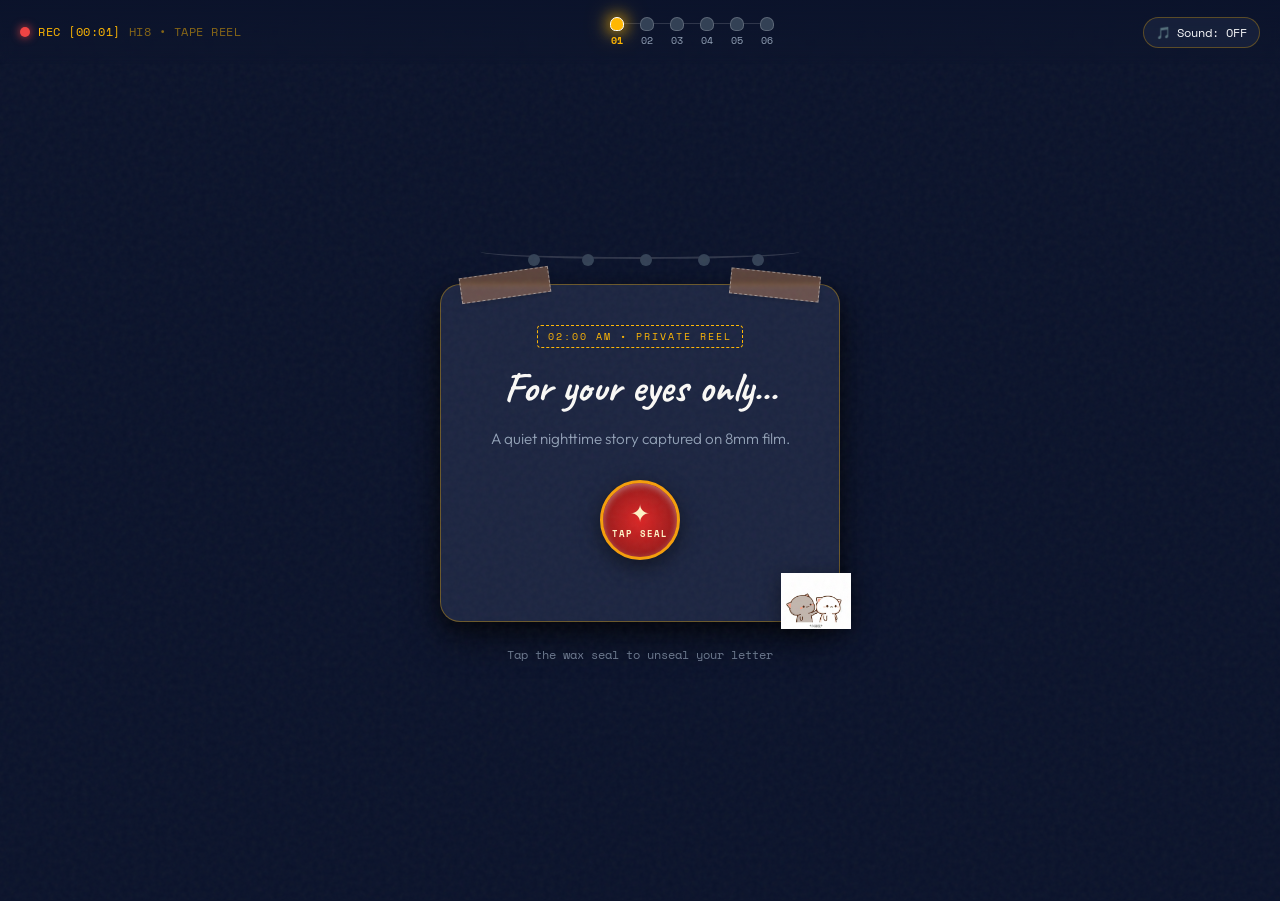
==== commit 35f63084: "refactor: update index.html component labels and add wax seal failsafe description" ====
--- a/index.html
+++ b/index.html
@@ -96,7 +96,7 @@
             <h1 class="teaser-heading font-handwritten">For your eyes only...</h1>
             <p class="teaser-subtext">A quiet nighttime story captured on 8mm film.</p>
 
-            <!-- Wax Seal Component -->
+            <!-- Wax Seal Component with Failsafe Trigger -->
             <div class="wax-seal-wrapper" id="waxSeal" role="button" tabindex="0" aria-label="Crack open wax seal to unseal letter">
               <div class="wax-seal-outer">
                 <span class="wax-stamp-symbol">✦</span>
@@ -382,7 +382,7 @@
             </div>
           </div>
 
-          <!-- Question 4 (NEW ROMANTIC QUESTION) -->
+          <!-- Question 4 -->
           <div class="question-card" data-question-index="3">
             <div class="tape-strip center"></div>
             <h3 class="question-prompt font-handwritten">
@@ -397,7 +397,7 @@
             </div>
           </div>
 
-          <!-- Question 5 (NEW TELEPORT DESTINATION) -->
+          <!-- Question 5 -->
           <div class="question-card" data-question-index="4">
             <div class="tape-strip center"></div>
             <h3 class="question-prompt font-handwritten">
@@ -412,7 +412,7 @@
             </div>
           </div>
 
-          <!-- Question 6 (NEW NAUGHTY LOVE TEMP GAUGE) -->
+          <!-- Question 6 -->
           <div class="question-card" data-question-index="5">
             <div class="tape-strip center"></div>
             <h3 class="question-prompt font-handwritten">
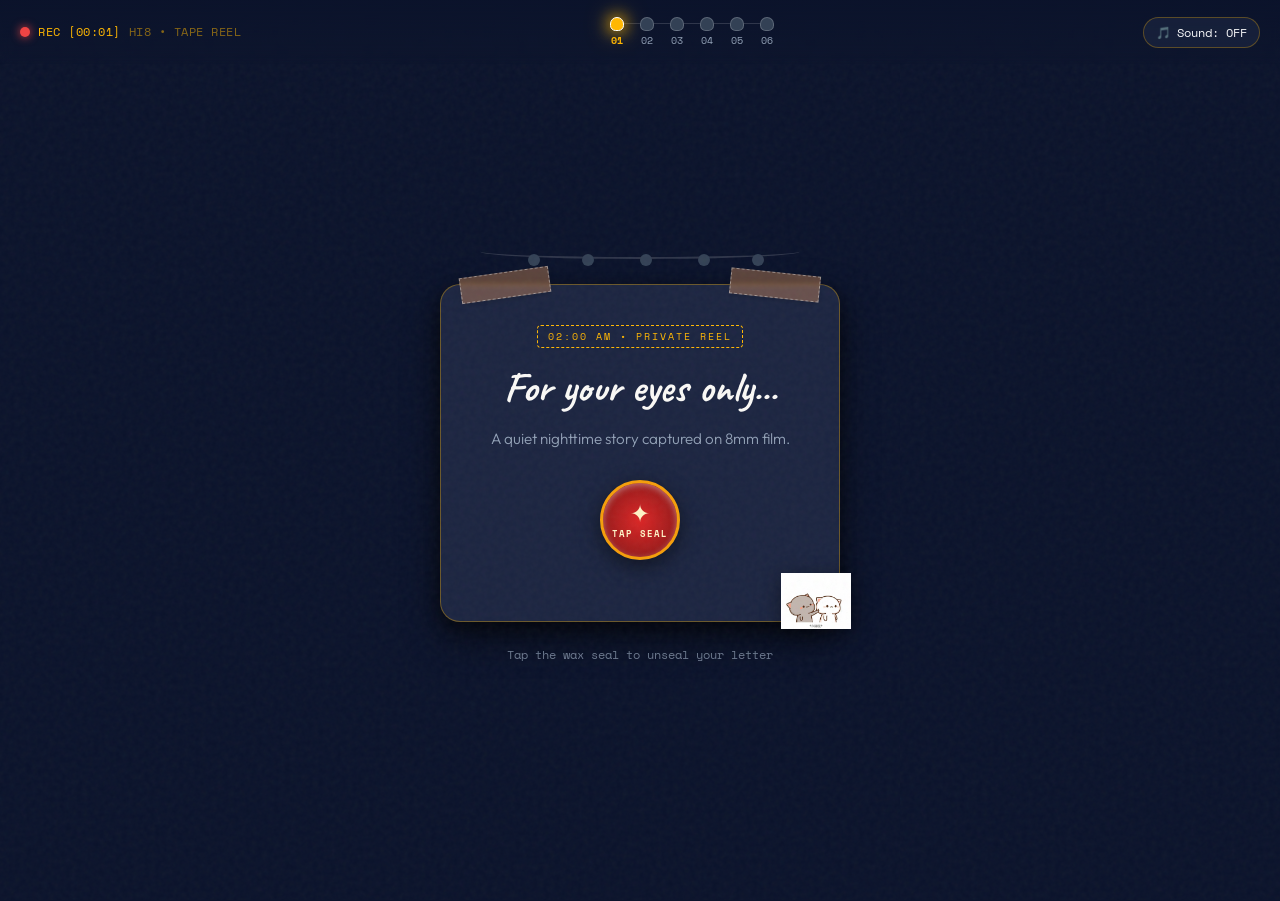
==== commit e69b9cd4: "refactor: add null-checks for UI elements and implement robust wax seal interaction logic" ====
--- a/index.html
+++ b/index.html
@@ -96,7 +96,7 @@
             <h1 class="teaser-heading font-handwritten">For your eyes only...</h1>
             <p class="teaser-subtext">A quiet nighttime story captured on 8mm film.</p>
 
-            <!-- Wax Seal Component with Failsafe Trigger -->
+            <!-- Wax Seal Component -->
             <div class="wax-seal-wrapper" id="waxSeal" role="button" tabindex="0" aria-label="Crack open wax seal to unseal letter">
               <div class="wax-seal-outer">
                 <span class="wax-stamp-symbol">✦</span>
@@ -113,7 +113,7 @@
                 "I put together something small for you... a memory tape of our favorite late-night moments."
               </p>
               
-              <button class="diegetic-continue-link font-handwritten" id="turnPageBtn" aria-label="Turn the page to memory lane">
+              <button class="diegetic-continue-link font-handwritten" id="turnPageBtn" type="button" aria-label="Turn the page to memory lane">
                 turn the page ➔
               </button>
             </div>
@@ -302,7 +302,7 @@
           <!-- Sprocket perforation film dots -->
           <div class="film-indicators" id="carouselDots" role="tablist" aria-label="Photo carousel pagination"></div>
           
-          <button class="diegetic-continue-link font-handwritten memory-transition-trigger" id="toQuestionsBtn" aria-label="Proceed to the questions scene">
+          <button class="diegetic-continue-link font-handwritten memory-transition-trigger" id="toQuestionsBtn" type="button" aria-label="Proceed to the questions scene">
             ready for a few questions? ➔
           </button>
         </div>
@@ -338,7 +338,7 @@
             
             <div class="input-answer-group">
               <input type="text" id="q1Input" class="handwritten-input" placeholder="Your first impression memory..." autocomplete="off" aria-label="First impression memory">
-              <button class="save-answer-btn font-handwritten" id="q1SubmitBtn" aria-label="Save answer for question 1">
+              <button class="save-answer-btn font-handwritten" id="q1SubmitBtn" type="button" aria-label="Save answer for question 1">
                 save memory ➔
               </button>
             </div>
@@ -352,9 +352,9 @@
             </h3>
             
             <div class="options-grid">
-              <button class="option-btn" data-q2-option="1">That spontaneous late-night food & boba run 🍜🧋</button>
-              <button class="option-btn" data-q2-option="2">Getting lost chatting under the night sky ✨</button>
-              <button class="option-btn" data-q2-option="3">Every single date... even when plans went wrong 🙈</button>
+              <button class="option-btn" data-q2-option="1" type="button">That spontaneous late-night food & boba run 🍜🧋</button>
+              <button class="option-btn" data-q2-option="2" type="button">Getting lost chatting under the night sky ✨</button>
+              <button class="option-btn" data-q2-option="3" type="button">Every single date... even when plans went wrong 🙈</button>
             </div>
           </div>
 
@@ -376,7 +376,7 @@
                 Rating: 100% Unbearable! 🥺❤️
               </div>
               
-              <button class="save-answer-btn font-handwritten" id="q3SubmitBtn" aria-label="Save missing rating for question 3">
+              <button class="save-answer-btn font-handwritten" id="q3SubmitBtn" type="button" aria-label="Save missing rating for question 3">
                 save rating ➔
               </button>
             </div>
@@ -391,7 +391,7 @@
             
             <div class="input-answer-group">
               <input type="text" id="q4Input" class="handwritten-input" placeholder="Our little secret..." autocomplete="off" aria-label="Secret inside joke">
-              <button class="save-answer-btn font-handwritten" id="q4SubmitBtn" aria-label="Lock in secret question 4">
+              <button class="save-answer-btn font-handwritten" id="q4SubmitBtn" type="button" aria-label="Lock in secret question 4">
                 save secret ➔
               </button>
             </div>
@@ -406,7 +406,7 @@
             
             <div class="input-answer-group">
               <input type="text" id="q5Input" class="handwritten-input" placeholder="Our dream getaway spot..." autocomplete="off" aria-label="Dream getaway spot">
-              <button class="save-answer-btn font-handwritten" id="q5SubmitBtn" aria-label="Save destination question 5">
+              <button class="save-answer-btn font-handwritten" id="q5SubmitBtn" type="button" aria-label="Save destination question 5">
                 save dream spot ➔
               </button>
             </div>
@@ -420,9 +420,9 @@
             </h3>
             
             <div class="options-grid">
-              <button class="option-btn" data-q6-option="1">My heart is racing so fast! 💓🔥</button>
-              <button class="option-btn" data-q6-option="2">1000% Ready... don't keep me waiting! 🙈✨</button>
-              <button class="option-btn" data-q6-option="3">Show me already, secret lover! 🤭💋</button>
+              <button class="option-btn" data-q6-option="1" type="button">My heart is racing so fast! 💓🔥</button>
+              <button class="option-btn" data-q6-option="2" type="button">1000% Ready... don't keep me waiting! 🙈✨</button>
+              <button class="option-btn" data-q6-option="3" type="button">Show me already, secret lover! 🤭💋</button>
             </div>
           </div>
 
@@ -476,12 +476,12 @@
           <p class="ask-subtext">On a real, special date—just the two of us.</p>
 
           <div class="ask-buttons-stage" id="askButtonsStage">
-            <button class="yes-btn" id="yesBtn" aria-label="Yes, absolutely accept the proposal date">
+            <button class="yes-btn" id="yesBtn" type="button" aria-label="Yes, absolutely accept the proposal date">
               <span class="yes-glow"></span>
               YES! Absolutely! ❤️
             </button>
 
-            <button class="no-btn" id="noBtn" aria-label="No option button">
+            <button class="no-btn" id="noBtn" type="button" aria-label="No option button">
               No 🙈
             </button>
           </div>
@@ -555,7 +555,7 @@
           </div>
 
           <div class="finale-footer">
-            <button class="diegetic-continue-link font-handwritten replay-link" id="replayBtn" aria-label="Replay memory reel from beginning">
+            <button class="diegetic-continue-link font-handwritten replay-link" id="replayBtn" type="button" aria-label="Replay memory reel from beginning">
               replay memory reel ↺
             </button>
           </div>
--- a/style.css
+++ b/style.css
@@ -494,6 +494,8 @@
   overflow: hidden;
   transition: max-height 0.8s var(--transition-smooth), opacity 0.8s ease, margin 0.5s ease;
   margin-top: 0;
+  position: relative;
+  z-index: 40;
 }
 
 .letter-reveal-content.revealed {
@@ -516,6 +518,8 @@
   font-size: 1.8rem;
   cursor: pointer;
   position: relative;
+  z-index: 50 !important;
+  pointer-events: auto !important;
   padding: 6px 16px;
   display: inline-flex;
   align-items: center;
@@ -536,7 +540,7 @@
   bottom: -15px;
   width: 70px;
   height: 70px;
-  z-index: 25;
+  z-index: 10;
   pointer-events: none;
   filter: drop-shadow(0 4px 10px rgba(0, 0, 0, 0.4));
   transition: transform 0.3s ease;
@@ -1107,7 +1111,7 @@
 }
 
 /* ==========================================================================
-   SCENE 5: THE ASK (LAYOUT OVERFLOW FIX & STUBBORN CHEEKY BUTTONS)
+   SCENE 5: THE ASK
    ========================================================================== */
 .ask-container {
   width: 100%;
@@ -1168,7 +1172,6 @@
   z-index: 10;
 }
 
-/* Confident YES Button - Strictly Constrained Bounds */
 .yes-btn {
   background: linear-gradient(135deg, #10B981 0%, #059669 100%);
   color: #FFF;
@@ -1204,7 +1207,6 @@
   50% { box-shadow: 0 0 45px rgba(16, 185, 129, 0.95), 0 0 60px rgba(255, 183, 3, 0.5); }
 }
 
-/* Stubborn Dodging NO Button */
 .no-btn {
   background: #EF4444;
   color: #FFF;
@@ -1264,7 +1266,7 @@
 }
 
 /* ==========================================================================
-   SCENE 6: CELEBRATION (ASYMMETRIC CLIMAX LAYOUT)
+   SCENE 6: CELEBRATION
    ========================================================================== */
 .confetti-canvas {
   position: absolute;
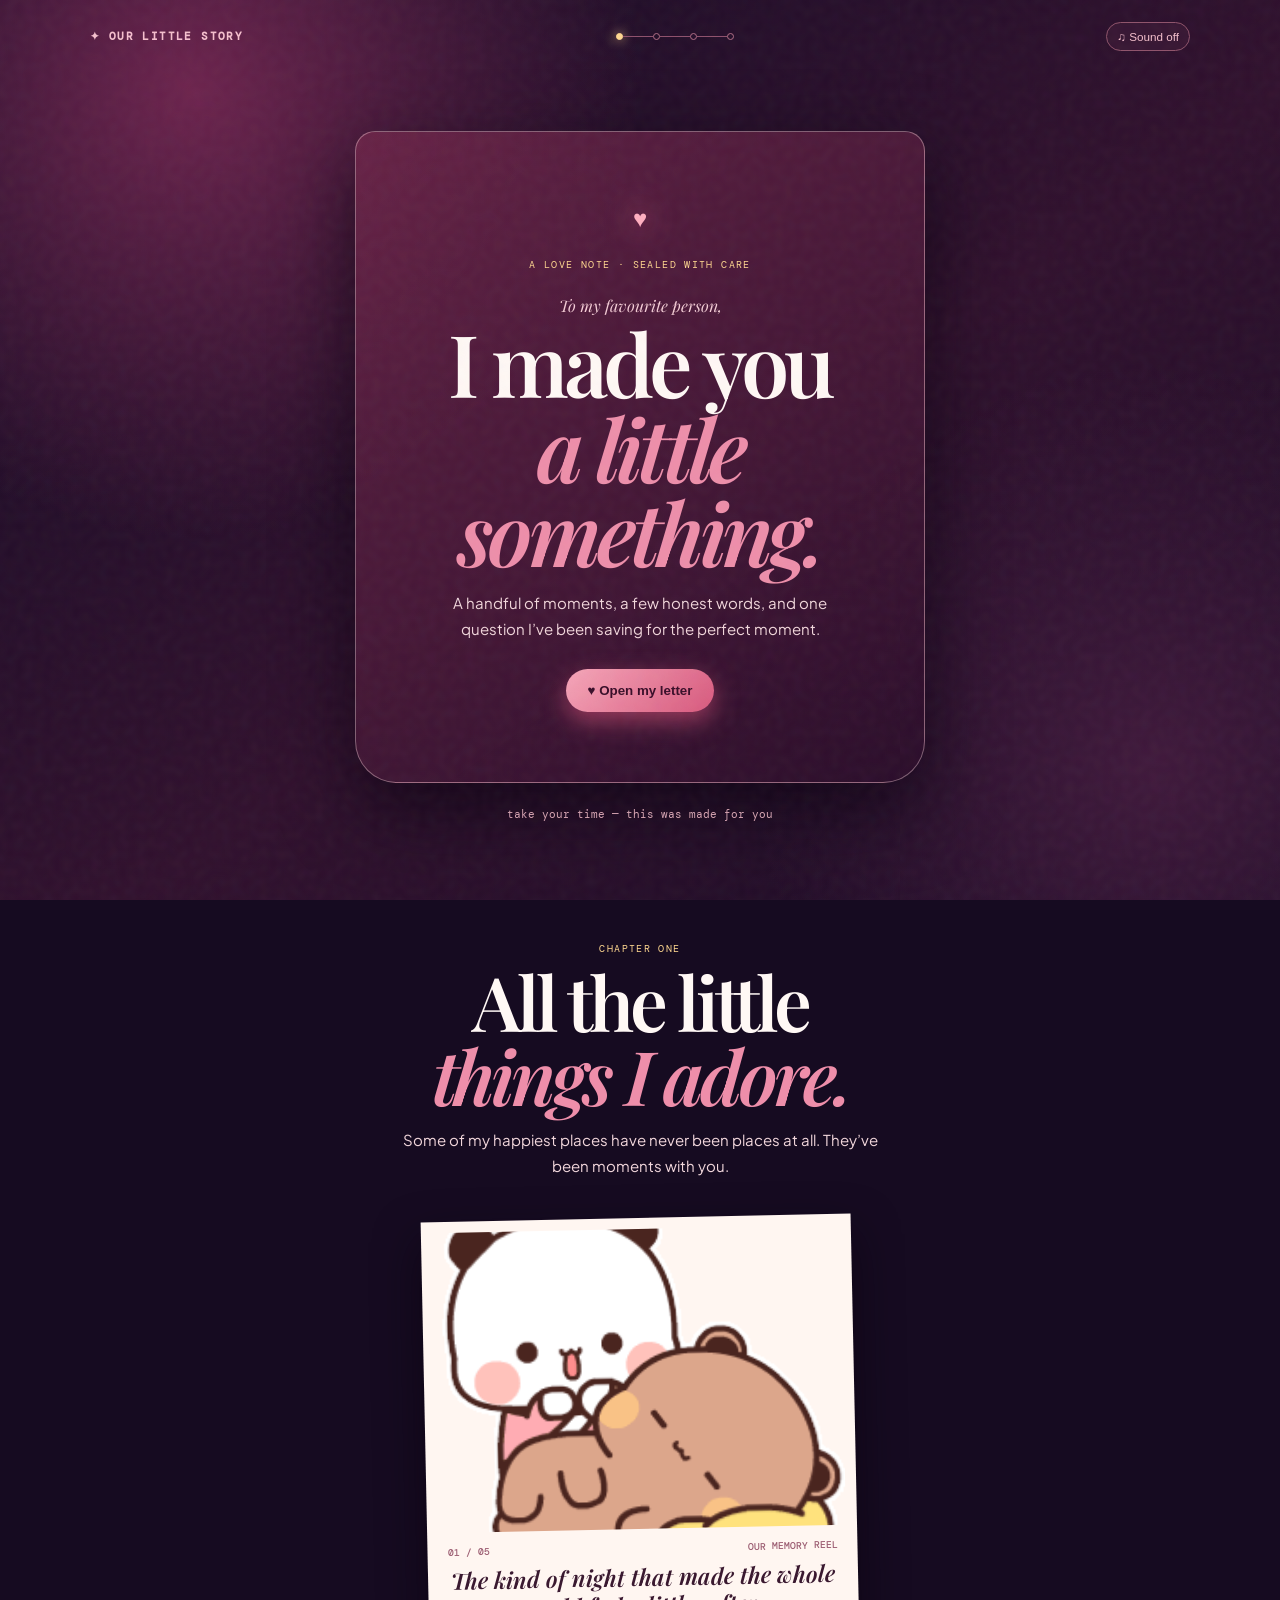
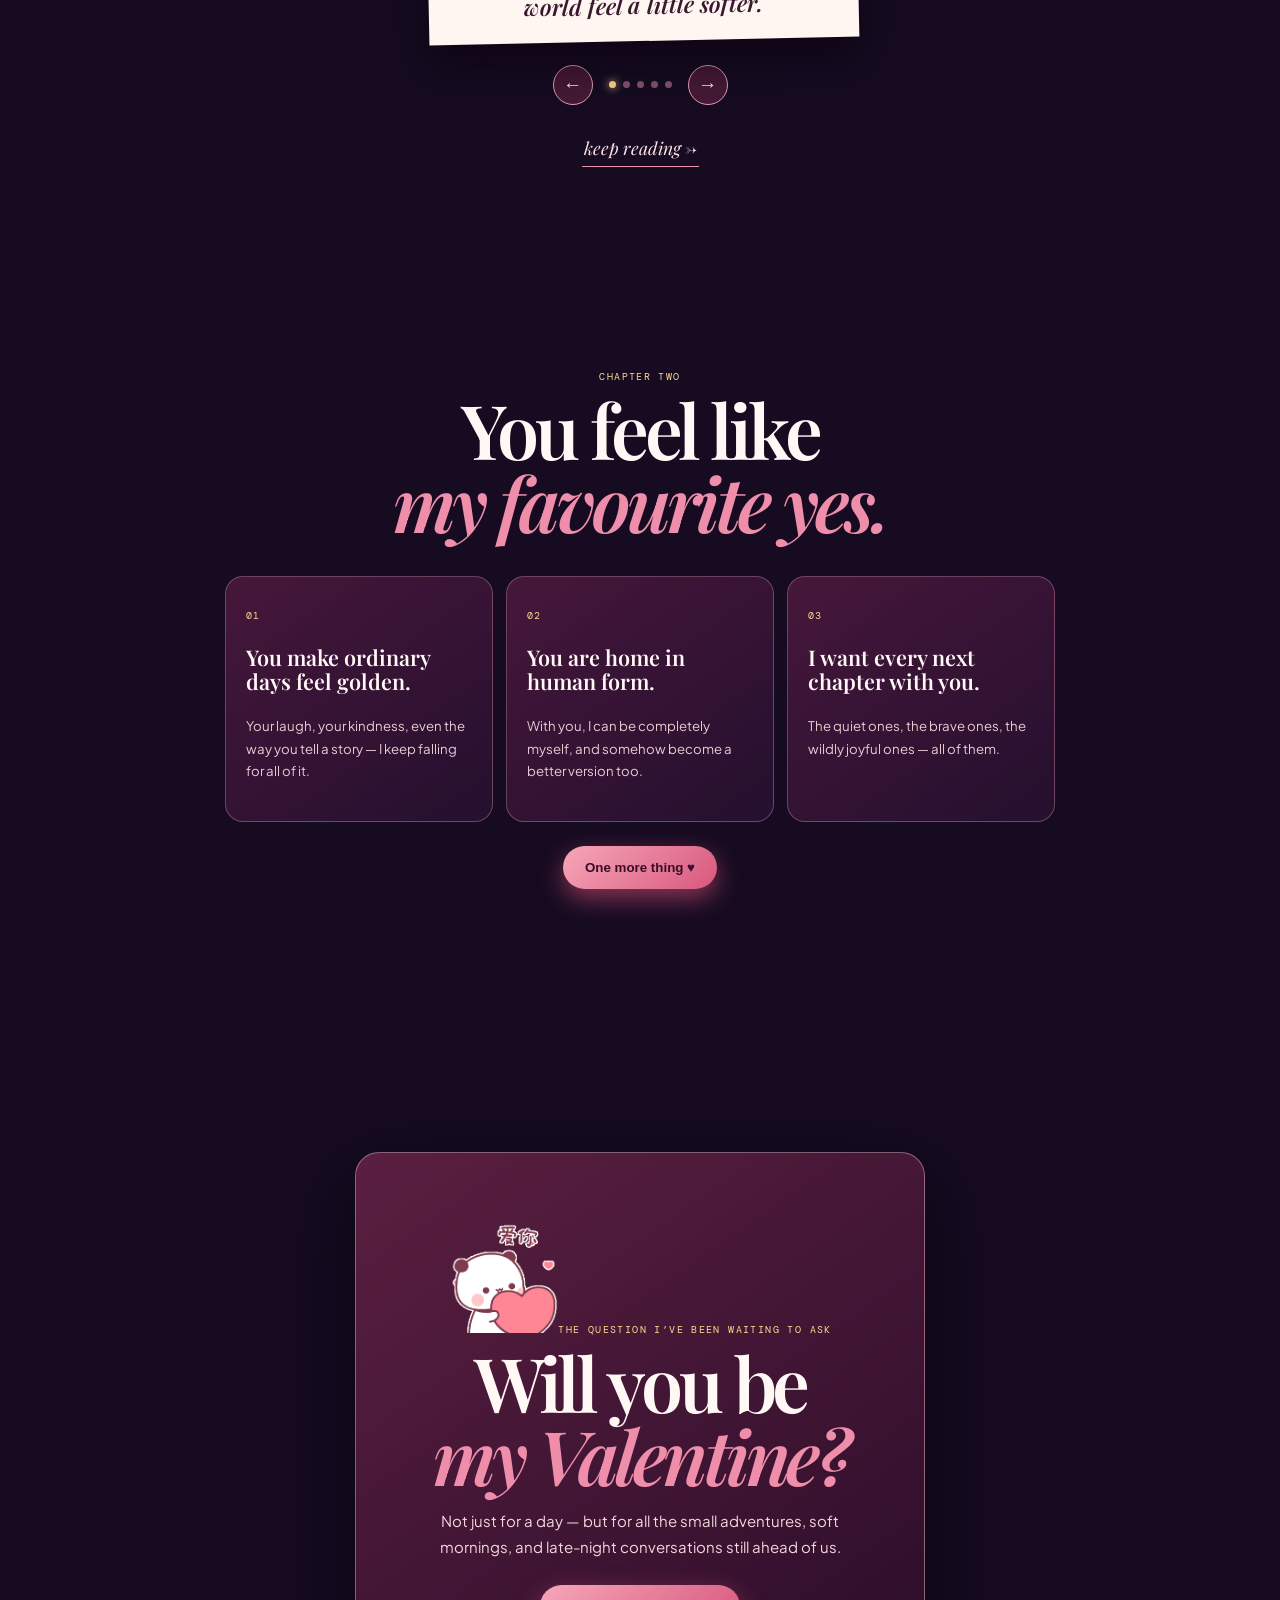
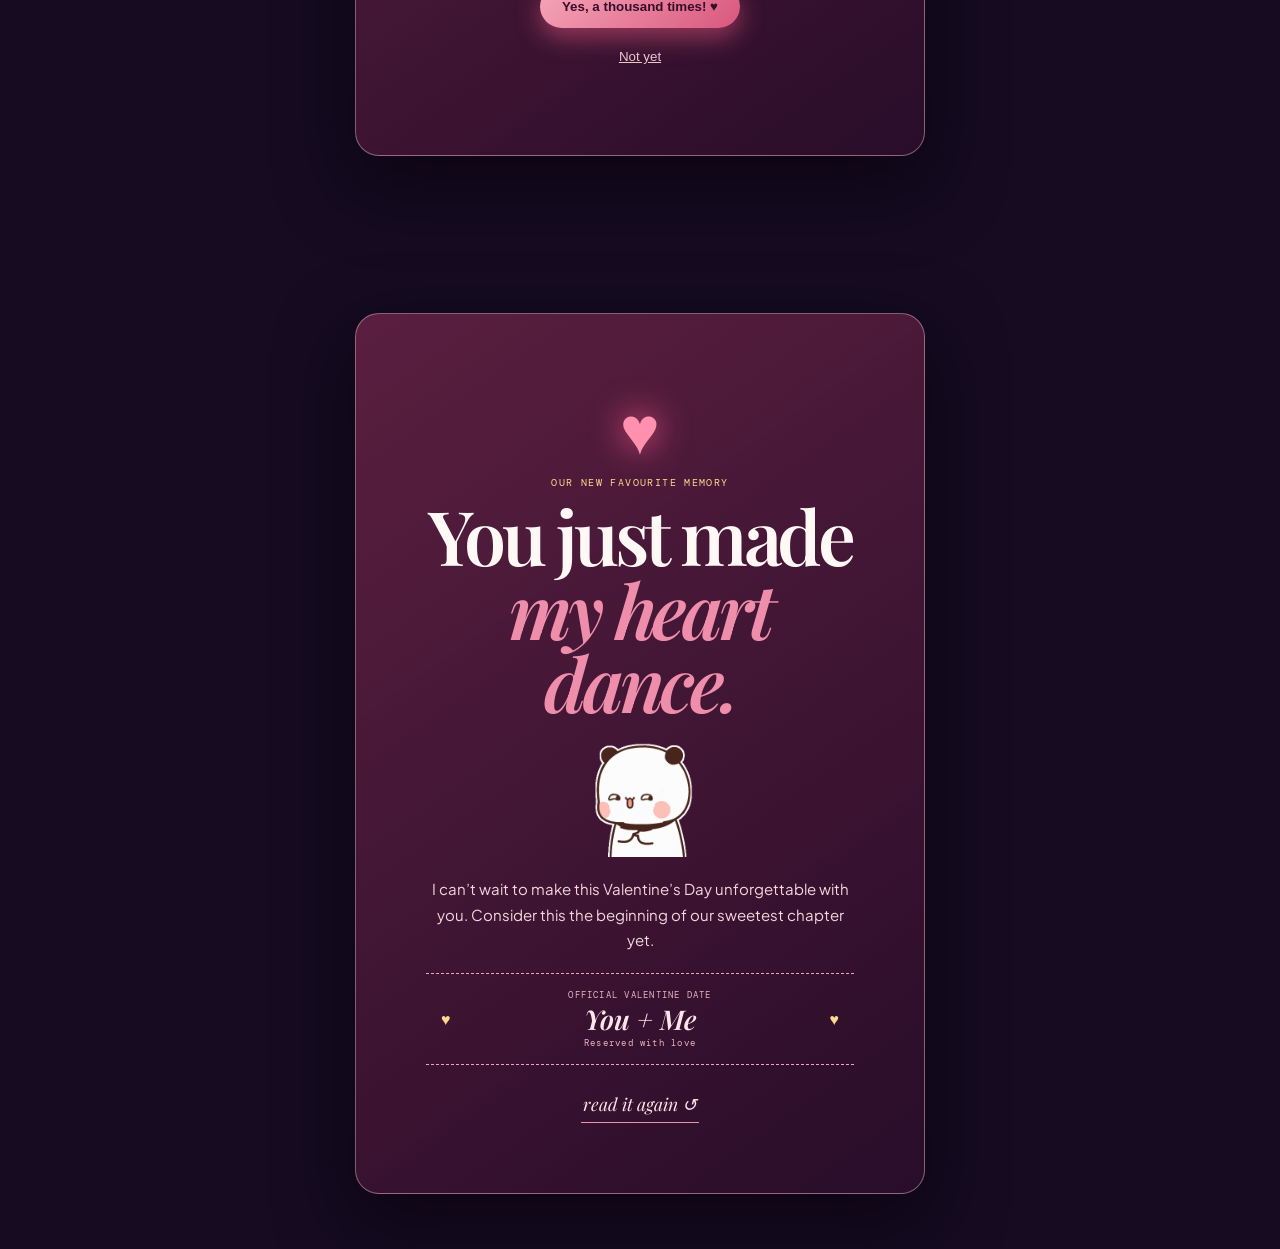
==== commit a12568a1: "Refactor code structure for improved readability and maintainability" ====
--- a/index.html
+++ b/index.html
@@ -1,571 +1,8 @@
-<!DOCTYPE html>
-<html lang="en">
-<head>
-  <meta charset="UTF-8">
-  <meta name="viewport" content="width=device-width, initial-scale=1.0, maximum-scale=1.0, user-scalable=no">
-  <title>A Midnight Note • For You</title>
-  <meta name="description" content="A nighttime, whimsical interactive proposal story.">
-
-  <!-- Google Fonts: Caveat (Display), Outfit (Body), Space Mono (Utility) -->
-  <link rel="preconnect" href="https://fonts.googleapis.com">
-  <link rel="preconnect" href="https://fonts.gstatic.com" crossorigin>
-  <link href="https://fonts.googleapis.com/css2?family=Caveat:wght@500;600;700&family=Outfit:wght@300;400;500;600&family=Space+Mono:ital,wght@0,400;0,700;1,400&display=swap" rel="stylesheet">
-
-  <link rel="stylesheet" href="style.css">
-</head>
-<body>
-
-  <!-- Ambient Film Grain Overlay -->
-  <div class="grain-overlay" aria-hidden="true"></div>
-  <div class="light-leak-overlay" id="lightLeakOverlay" aria-hidden="true"></div>
-
-  <!-- Audio Element -->
-  <audio id="bgMusic" src="assets/Audio1.mp3" loop preload="auto"></audio>
-
-  <!-- Camcorder HUD & Global Header -->
-  <header class="app-header">
-    <div class="camcorder-hud" tabindex="0" aria-label="Recording status: Hi8 tape reel">
-      <span class="rec-dot"></span>
-      <span class="hud-text">REC [<span id="hudTimestamp">00:00:00</span>]</span>
-      <span class="hud-tag">HI8 • TAPE REEL</span>
-    </div>
-
-    <!-- Diegetic Fairy Light String Progress Indicator -->
-    <nav class="fairy-lights-nav" aria-label="Scene progress">
-      <div class="string-line"></div>
-      <ul class="fairy-lights-list" id="fairyLightsList">
-        <li class="fairy-bulb active" data-scene="1" tabindex="0" title="Scene 1: Teaser" aria-label="Scene 1: Teaser">
-          <span class="bulb-glow"></span>
-          <span class="bulb-num">01</span>
-        </li>
-        <li class="fairy-bulb" data-scene="2" tabindex="0" title="Scene 2: Memory Lane" aria-label="Scene 2: Memory Lane">
-          <span class="bulb-glow"></span>
-          <span class="bulb-num">02</span>
-        </li>
-        <li class="fairy-bulb" data-scene="3" tabindex="0" title="Scene 3: Questions" aria-label="Scene 3: Questions">
-          <span class="bulb-glow"></span>
-          <span class="bulb-num">03</span>
-        </li>
-        <li class="fairy-bulb" data-scene="4" tabindex="0" title="Scene 4: Build-Up" aria-label="Scene 4: Build-Up">
-          <span class="bulb-glow"></span>
-          <span class="bulb-num">04</span>
-        </li>
-        <li class="fairy-bulb" data-scene="5" tabindex="0" title="Scene 5: The Ask" aria-label="Scene 5: The Ask">
-          <span class="bulb-glow"></span>
-          <span class="bulb-num">05</span>
-        </li>
-        <li class="fairy-bulb" data-scene="6" tabindex="0" title="Scene 6: Celebration" aria-label="Scene 6: Celebration">
-          <span class="bulb-glow"></span>
-          <span class="bulb-num">06</span>
-        </li>
-      </ul>
-    </nav>
-
-    <!-- Global Sound Toggle -->
-    <button id="soundToggleBtn" class="sound-toggle-btn" aria-label="Toggle Background Music">
-      <span class="sound-icon">🎵</span>
-      <span class="sound-text">Sound: OFF</span>
-    </button>
-  </header>
-
-  <!-- MAIN SCENE CONTAINER -->
-  <main class="scenes-viewport" id="scenesViewport">
-
-    <!-- ==================== SCENE 1: TEASER / GATE ==================== -->
-    <section class="scene-section scene-active" id="scene-1" data-scene-id="1">
-      <div class="scene-content teaser-container">
-        
-        <!-- Cascading Ambient String Lights Background -->
-        <div class="ambient-string-lights" aria-hidden="true">
-          <div class="hanging-wire"></div>
-          <div class="bulb-node bulb-1"></div>
-          <div class="bulb-node bulb-2"></div>
-          <div class="bulb-node bulb-3"></div>
-          <div class="bulb-node bulb-4"></div>
-          <div class="bulb-node bulb-5"></div>
-        </div>
-
-        <!-- The Atmospheric Sealed Envelope Card -->
-        <div class="envelope-card-wrapper" id="envelopeWrapper">
-          <div class="tape-strip top-left"></div>
-          <div class="tape-strip top-right"></div>
-
-          <div class="envelope-body" id="envelopeBody">
-            <div class="envelope-stamp font-mono">02:00 AM • PRIVATE REEL</div>
-            
-            <h1 class="teaser-heading font-handwritten">For your eyes only...</h1>
-            <p class="teaser-subtext">A quiet nighttime story captured on 8mm film.</p>
-
-            <!-- Wax Seal Component -->
-            <div class="wax-seal-wrapper" id="waxSeal" role="button" tabindex="0" aria-label="Crack open wax seal to unseal letter">
-              <div class="wax-seal-outer">
-                <span class="wax-stamp-symbol">✦</span>
-                <span class="wax-stamp-text font-mono">TAP SEAL</span>
-              </div>
-              <div class="wax-crack-particle p1"></div>
-              <div class="wax-crack-particle p2"></div>
-              <div class="wax-crack-particle p3"></div>
-            </div>
-
-            <!-- Letter Inside -->
-            <div class="letter-reveal-content" id="letterRevealContent">
-              <p class="handwritten-note font-handwritten">
-                "I put together something small for you... a memory tape of our favorite late-night moments."
-              </p>
-              
-              <button class="diegetic-continue-link font-handwritten" id="turnPageBtn" type="button" aria-label="Turn the page to memory lane">
-                turn the page ➔
-              </button>
-            </div>
-
-            <!-- Companion Peek (Mochi Cat) -->
-            <div class="companion-cat-peek" title="Curious companion peeking in!">
-              <img src="assets/mochi-poke-poke-cute-cat.gif" alt="Cute animated cat companion peeking from behind the envelope" class="cat-gif" loading="eager">
-            </div>
-
-          </div>
-        </div>
-
-        <p class="gate-hint font-mono" id="gateHintText">Tap the wax seal to unseal your letter</p>
-      </div>
-    </section>
-
-    <!-- ==================== SCENE 2: MEMORY LANE ==================== -->
-    <section class="scene-section" id="scene-2" data-scene-id="2">
-      <div class="scene-content memory-container">
-        <div class="scene-header">
-          <span class="section-tag font-handwritten">Chapter I</span>
-          <h2 class="scene-title">Memory Lane</h2>
-          <p class="scene-subtitle font-mono">✦ Swipe or drag photos to flip through our tape reel ✦</p>
-        </div>
-
-        <!-- Polaroid Carousel Stage -->
-        <div class="carousel-stage" id="carouselStage" tabindex="0" aria-label="Photo carousel deck. Use left and right arrow keys to browse.">
-          <div class="carousel-viewport" id="carouselViewport">
-            <div class="carousel-track" id="carouselTrack">
-              
-              <!-- Memory 1: image3.gif -->
-              <div class="polaroid-card active" data-index="0">
-                <div class="tape-strip top-left"></div>
-                <div class="polaroid-photo-wrapper">
-                  <img src="assets/image3.gif" alt="Late night rooftop memory under warm ambient lights" class="polaroid-img" loading="eager">
-                </div>
-                <div class="polaroid-meta">
-                  <span class="meta-tag font-mono">📍 Rooftop • 2:14 AM</span>
-                </div>
-                <div class="polaroid-caption font-handwritten">
-                  "That late night when time just completely stopped for us."
-                </div>
-                <div class="polaroid-stamp font-mono">01 / 10</div>
-              </div>
-
-              <!-- Memory 2: image4.gif -->
-              <div class="polaroid-card" data-index="1">
-                <div class="tape-strip top-right"></div>
-                <div class="polaroid-photo-wrapper">
-                  <img src="assets/image4.gif" alt="Spontaneous silly memory together" class="polaroid-img" loading="lazy">
-                </div>
-                <div class="polaroid-meta">
-                  <span class="meta-tag font-mono">📍 Coffee Shop Corner</span>
-                </div>
-                <div class="polaroid-caption font-handwritten">
-                  "The spontaneous silly moments that always make me smile."
-                </div>
-                <div class="polaroid-stamp font-mono">02 / 10</div>
-              </div>
-
-              <!-- Memory 3: image5.gif -->
-              <div class="polaroid-card" data-index="2">
-                <div class="tape-strip top-left"></div>
-                <div class="polaroid-photo-wrapper">
-                  <img src="assets/image5.gif" alt="Cozy conversation under warm string lights" class="polaroid-img" loading="lazy">
-                </div>
-                <div class="polaroid-meta">
-                  <span class="meta-tag font-mono">📍 Warm String Light Glow</span>
-                </div>
-                <div class="polaroid-caption font-handwritten">
-                  "Every cozy conversation under warm glowing lights."
-                </div>
-                <div class="polaroid-stamp font-mono">03 / 10</div>
-              </div>
-
-              <!-- Memory 4: image6.webp -->
-              <div class="polaroid-card" data-index="3">
-                <div class="tape-strip top-right"></div>
-                <div class="polaroid-photo-wrapper">
-                  <img src="assets/image6.webp" alt="Stolen glance caught on camera" class="polaroid-img" loading="lazy">
-                </div>
-                <div class="polaroid-meta">
-                  <span class="meta-tag font-mono">📍 Stolen Glances</span>
-                </div>
-                <div class="polaroid-caption font-handwritten">
-                  "Stolen glances when you thought I wasn't looking."
-                </div>
-                <div class="polaroid-stamp font-mono">04 / 10</div>
-              </div>
-
-              <!-- Memory 5: image7.gif -->
-              <div class="polaroid-card" data-index="4">
-                <div class="tape-strip top-left"></div>
-                <div class="polaroid-photo-wrapper">
-                  <img src="assets/image7.gif" alt="Late night walk under street lamps" class="polaroid-img" loading="lazy">
-                </div>
-                <div class="polaroid-meta">
-                  <span class="meta-tag font-mono">📍 Late Night Stroll</span>
-                </div>
-                <div class="polaroid-caption font-handwritten">
-                  "When a random walk turned into my favorite part of the week."
-                </div>
-                <div class="polaroid-stamp font-mono">05 / 10</div>
-              </div>
-
-              <!-- Memory 6: image8.gif -->
-              <div class="polaroid-card" data-index="5">
-                <div class="tape-strip top-right"></div>
-                <div class="polaroid-photo-wrapper">
-                  <img src="assets/image8.gif" alt="Cozy comfort together" class="polaroid-img" loading="lazy">
-                </div>
-                <div class="polaroid-meta">
-                  <span class="meta-tag font-mono">📍 Cozy Hideaway</span>
-                </div>
-                <div class="polaroid-caption font-handwritten">
-                  "That un-shakeable cozy comfort whenever you're around."
-                </div>
-                <div class="polaroid-stamp font-mono">06 / 10</div>
-              </div>
-
-              <!-- Memory 7: image9.gif -->
-              <div class="polaroid-card" data-index="6">
-                <div class="tape-strip top-left"></div>
-                <div class="polaroid-photo-wrapper">
-                  <img src="assets/image9.gif" alt="Shared secrets and laughing memory" class="polaroid-img" loading="lazy">
-                </div>
-                <div class="polaroid-meta">
-                  <span class="meta-tag font-mono">📍 Inside Jokes</span>
-                </div>
-                <div class="polaroid-caption font-handwritten">
-                  "Shared secrets and laughing until our stomachs hurt."
-                </div>
-                <div class="polaroid-stamp font-mono">07 / 10</div>
-              </div>
-
-              <!-- Memory 8: image10.gif -->
-              <div class="polaroid-card" data-index="7">
-                <div class="tape-strip top-right"></div>
-                <div class="polaroid-photo-wrapper">
-                  <img src="assets/image10.gif" alt="Midnight boba date memory" class="polaroid-img" loading="lazy">
-                </div>
-                <div class="polaroid-meta">
-                  <span class="meta-tag font-mono">📍 Midnight Boba</span>
-                </div>
-                <div class="polaroid-caption font-handwritten">
-                  "Little inside jokes that only the two of us understand."
-                </div>
-                <div class="polaroid-stamp font-mono">08 / 10</div>
-              </div>
-
-              <!-- Memory 9: image11.webp -->
-              <div class="polaroid-card" data-index="8">
-                <div class="tape-strip top-left"></div>
-                <div class="polaroid-photo-wrapper">
-                  <img src="assets/image11.webp" alt="Golden hour sunset memory together" class="polaroid-img" loading="lazy">
-                </div>
-                <div class="polaroid-meta">
-                  <span class="meta-tag font-mono">📍 Golden Hour</span>
-                </div>
-                <div class="polaroid-caption font-handwritten">
-                  "Looking at you and knowing everything feels just right."
-                </div>
-                <div class="polaroid-stamp font-mono">09 / 10</div>
-              </div>
-
-              <!-- Memory 10: tkthao.gif -->
-              <div class="polaroid-card" data-index="9">
-                <div class="tape-strip top-right"></div>
-                <div class="polaroid-photo-wrapper">
-                  <img src="assets/tkthao.gif" alt="Cute animated memory closing the carousel" class="polaroid-img" loading="lazy">
-                </div>
-                <div class="polaroid-meta">
-                  <span class="meta-tag font-mono">📍 To Be Continued...</span>
-                </div>
-                <div class="polaroid-caption font-handwritten">
-                  "And this is still just the beginning of our story."
-                </div>
-                <div class="polaroid-stamp font-mono">10 / 10</div>
-              </div>
-
-            </div>
-          </div>
-        </div>
-
-        <div class="scene-footer">
-          <!-- Sprocket perforation film dots -->
-          <div class="film-indicators" id="carouselDots" role="tablist" aria-label="Photo carousel pagination"></div>
-          
-          <button class="diegetic-continue-link font-handwritten memory-transition-trigger" id="toQuestionsBtn" type="button" aria-label="Proceed to the questions scene">
-            ready for a few questions? ➔
-          </button>
-        </div>
-      </div>
-    </section>
-
-    <!-- ==================== SCENE 3: THE QUESTIONS (6 EXPANDED ROMANTIC QUESTIONS) ==================== -->
-    <section class="scene-section" id="scene-3" data-scene-id="3">
-      <div class="scene-content questions-container">
-        
-        <div class="scene-header questions-header-flex">
-          <div>
-            <span class="section-tag font-handwritten">Chapter II</span>
-            <h2 class="scene-title">The Questions</h2>
-          </div>
-
-          <div class="memory-notebook-widget" tabindex="0" title="Your saved answers" aria-label="Memory notebook answer vault">
-            <span class="notebook-icon">📓</span>
-            <span class="notebook-count font-mono" id="savedCountText">Saved: 0/6</span>
-          </div>
-        </div>
-
-        <div class="question-progress font-mono" id="qProgressText" aria-live="polite">Question 1 of 6</div>
-
-        <div class="question-cards-wrapper">
-
-          <!-- Question 1 -->
-          <div class="question-card active" data-question-index="0">
-            <div class="tape-strip center"></div>
-            <h3 class="question-prompt font-handwritten">
-              "First time we met — do you remember what caught your eye first?"
-            </h3>
-            
-            <div class="input-answer-group">
-              <input type="text" id="q1Input" class="handwritten-input" placeholder="Your first impression memory..." autocomplete="off" aria-label="First impression memory">
-              <button class="save-answer-btn font-handwritten" id="q1SubmitBtn" type="button" aria-label="Save answer for question 1">
-                save memory ➔
-              </button>
-            </div>
-          </div>
-
-          <!-- Question 2 -->
-          <div class="question-card" data-question-index="1">
-            <div class="tape-strip center"></div>
-            <h3 class="question-prompt font-handwritten">
-              "Which of these describes our absolute best date so far?"
-            </h3>
-            
-            <div class="options-grid">
-              <button class="option-btn" data-q2-option="1" type="button">That spontaneous late-night food & boba run 🍜🧋</button>
-              <button class="option-btn" data-q2-option="2" type="button">Getting lost chatting under the night sky ✨</button>
-              <button class="option-btn" data-q2-option="3" type="button">Every single date... even when plans went wrong 🙈</button>
-            </div>
-          </div>
-
-          <!-- Question 3 -->
-          <div class="question-card" data-question-index="2">
-            <div class="tape-strip center"></div>
-            <h3 class="question-prompt font-handwritten">
-              "On a scale of 'meh' to 'unbearable', how much do you miss me when I'm not around?"
-            </h3>
-            
-            <div class="heart-gauge-wrapper">
-              <div class="heart-gauge-dial" id="heartGaugeStage" role="slider" tabindex="0" aria-label="Heart missing level scale slider" aria-valuemin="0" aria-valuemax="100" aria-valuenow="85">
-                <div class="gauge-arc-track"></div>
-                <div class="gauge-arc-fill" id="gaugeArcFill"></div>
-                <div class="gauge-heart-handle" id="gaugeHeartHandle">❤️</div>
-              </div>
-              
-              <div class="gauge-status-badge font-mono" id="gaugeStatusText" aria-live="polite">
-                Rating: 100% Unbearable! 🥺❤️
-              </div>
-              
-              <button class="save-answer-btn font-handwritten" id="q3SubmitBtn" type="button" aria-label="Save missing rating for question 3">
-                save rating ➔
-              </button>
-            </div>
-          </div>
-
-          <!-- Question 4 -->
-          <div class="question-card" data-question-index="3">
-            <div class="tape-strip center"></div>
-            <h3 class="question-prompt font-handwritten">
-              "What is one secret late-night habit or inside joke of ours that always makes you smile?"
-            </h3>
-            
-            <div class="input-answer-group">
-              <input type="text" id="q4Input" class="handwritten-input" placeholder="Our little secret..." autocomplete="off" aria-label="Secret inside joke">
-              <button class="save-answer-btn font-handwritten" id="q4SubmitBtn" type="button" aria-label="Lock in secret question 4">
-                save secret ➔
-              </button>
-            </div>
-          </div>
-
-          <!-- Question 5 -->
-          <div class="question-card" data-question-index="4">
-            <div class="tape-strip center"></div>
-            <h3 class="question-prompt font-handwritten">
-              "If we could teleport anywhere right now for a romantic getaway, where would it be?"
-            </h3>
-            
-            <div class="input-answer-group">
-              <input type="text" id="q5Input" class="handwritten-input" placeholder="Our dream getaway spot..." autocomplete="off" aria-label="Dream getaway spot">
-              <button class="save-answer-btn font-handwritten" id="q5SubmitBtn" type="button" aria-label="Save destination question 5">
-                save dream spot ➔
-              </button>
-            </div>
-          </div>
-
-          <!-- Question 6 -->
-          <div class="question-card" data-question-index="5">
-            <div class="tape-strip center"></div>
-            <h3 class="question-prompt font-handwritten">
-              "How ready are your butterfly feelings for the final proposal surprise?"
-            </h3>
-            
-            <div class="options-grid">
-              <button class="option-btn" data-q6-option="1" type="button">My heart is racing so fast! 💓🔥</button>
-              <button class="option-btn" data-q6-option="2" type="button">1000% Ready... don't keep me waiting! 🙈✨</button>
-              <button class="option-btn" data-q6-option="3" type="button">Show me already, secret lover! 🤭💋</button>
-            </div>
-          </div>
-
-        </div>
-      </div>
-    </section>
-
-    <!-- ==================== SCENE 4: THE BUILD-UP ==================== -->
-    <section class="scene-section" id="scene-4" data-scene-id="4">
-      <div class="scene-content buildup-container">
-        
-        <div class="suspense-box">
-          <div class="suspense-hud font-mono">
-            <span class="rec-dot"></span>
-            <span>FLASHBACK MEMORY • REEL #04</span>
-          </div>
-
-          <div class="typewriter-quote">
-            <p class="buildup-line" id="buildupLine1">Before I ask...</p>
-            <p class="buildup-line highlight-text" id="buildupLine2">take a slow breath.</p>
-
-            <div class="flashback-card" id="flashbackCard">
-              <div class="tape-strip top-center"></div>
-              <div class="flashback-img-wrapper">
-                <img src="assets/Screenshot 2025-02-09 085622.png" alt="Flashback memory photo beat before the proposal ask" class="flashback-img" loading="eager">
-              </div>
-              <div class="flashback-stamp font-mono">📍 A MOMENT FROZEN IN TIME</div>
-            </div>
-
-            <p class="buildup-line" id="buildupLine3">Because every moment leading to this has been my favorite story.</p>
-          </div>
-        </div>
-
-        <p class="gate-hint font-mono">Entering the final reel...</p>
-      </div>
-    </section>
-
-    <!-- ==================== SCENE 5: THE ASK (STUBBORN & NAUGHTY NO BUTTON) ==================== -->
-    <section class="scene-section" id="scene-5" data-scene-id="5">
-      <div class="scene-content ask-container">
-        <div class="letter-board" id="letterBoard">
-          <div class="tape-strip top-left"></div>
-          <div class="tape-strip top-right"></div>
-
-          <div class="proposal-gif-preview" id="proposalGifPreview">
-            <img src="assets/request.gif" alt="Cute animated cat offering a heart" class="ask-cute-gif" loading="eager">
-          </div>
-
-          <span class="section-tag font-handwritten">The Main Question</span>
-          <h2 class="ask-heading font-handwritten">Will you go out with me?</h2>
-          <p class="ask-subtext">On a real, special date—just the two of us.</p>
-
-          <div class="ask-buttons-stage" id="askButtonsStage">
-            <button class="yes-btn" id="yesBtn" type="button" aria-label="Yes, absolutely accept the proposal date">
-              <span class="yes-glow"></span>
-              YES! Absolutely! ❤️
-            </button>
-
-            <button class="no-btn" id="noBtn" type="button" aria-label="No option button">
-              No 🙈
-            </button>
-          </div>
-
-          <div class="sticky-notes-container" id="stickyNotesContainer" aria-live="polite"></div>
-        </div>
-      </div>
-    </section>
-
-    <!-- ==================== SCENE 6: CELEBRATION (FINALE) ==================== -->
-    <section class="scene-section" id="scene-6" data-scene-id="6">
-      
-      <canvas id="confettiCanvas" class="confetti-canvas"></canvas>
-
-      <div class="scene-content celebration-container">
-        <div class="celebration-card">
-          <div class="tape-strip top-center"></div>
-
-          <div class="audio-status-pill font-mono" id="celebrationAudioControl" role="button" tabindex="0" aria-label="Toggle celebration background audio">
-            <span class="audio-pill-icon">🎵</span>
-            <span class="audio-pill-text" id="celebrationAudioText">Music Playing...</span>
-          </div>
-
-          <span class="section-tag font-handwritten">It's Official!</span>
-          <h2 class="celebration-title font-handwritten">YAYYY! 🎉❤️</h2>
-
-          <!-- Intentionally Asymmetric Climax Photo Layout -->
-          <div class="celebration-climax-grid">
-            <div class="climax-frame frame-left">
-              <div class="tape-strip top-left"></div>
-              <div class="climax-img-wrapper">
-                <img src="assets/proposal.gif" alt="Celebration proposal GIF climax" class="climax-gif" loading="eager">
-              </div>
-              <div class="climax-caption font-handwritten">"Best answer ever!"</div>
-            </div>
-
-            <div class="climax-frame frame-right">
-              <div class="tape-strip top-right"></div>
-              <div class="climax-img-wrapper">
-                <img src="assets/sure.gif" alt="Celebration sure GIF climax" class="climax-gif" loading="eager">
-              </div>
-              <div class="climax-caption font-handwritten">"Forever & always."</div>
-            </div>
-          </div>
-
-          <!-- Final Event Ticket Pass -->
-          <div class="date-ticket-pass">
-            <div class="ticket-header-row font-mono">
-              <span>SPECIAL EVENT PASS</span>
-              <span class="pass-tag">OFFICIAL REEL FINALE</span>
-            </div>
-
-            <div class="ticket-couples font-handwritten">
-              [YOUR NAME] & [THEIR NAME]
-            </div>
-
-            <div class="ticket-details font-mono">
-              <div class="ticket-field">
-                <span class="field-label">EVENT:</span>
-                <span class="field-value">[THE REAL DATE / TRIP / EVENT YOU'RE INVITING THEM TO]</span>
-              </div>
-              <div class="ticket-field">
-                <span class="field-label">DRESS CODE:</span>
-                <span class="field-value">Cozy & Cute</span>
-              </div>
-              <div class="ticket-field">
-                <span class="field-label">LOCATION:</span>
-                <span class="field-value">Top Secret Spot 🤫</span>
-              </div>
-            </div>
-          </div>
-
-          <div class="finale-footer">
-            <button class="diegetic-continue-link font-handwritten replay-link" id="replayBtn" type="button" aria-label="Replay memory reel from beginning">
-              replay memory reel ↺
-            </button>
-          </div>
-
-        </div>
-      </div>
-    </section>
-
-  </main>
-
-  <script src="script.js"></script>
-</body>
-</html>
+<!doctype html><html lang="en"><head><meta charset="utf-8"><meta name="viewport" content="width=device-width,initial-scale=1"><title>For You, With All My Heart</title><link rel="preconnect" href="https://fonts.googleapis.com"><link rel="preconnect" href="https://fonts.gstatic.com" crossorigin><link href="https://fonts.googleapis.com/css2?family=DM+Mono&family=Playfair+Display:ital,wght@0,600;0,700;1,600&family=Plus+Jakarta+Sans:wght@400;500;600;700&display=swap" rel="stylesheet"><link rel="stylesheet" href="style.css"></head>
+<body><div class="sky"></div><div class="grain"></div><div class="petals" id="petals"></div><audio id="music" src="assets/Audio1.mp3" loop preload="metadata"></audio><header><a class="brand" href="#">✦ OUR LITTLE STORY</a><div class="progress"><i class="on"></i><b></b><i></i><b></b><i></i><b></b><i></i></div><button id="sound" type="button">♫ Sound off</button></header><main>
+<section class="scene active" data-scene="0"><div class="envelope"><span class="heart">♥</span><small>A LOVE NOTE · SEALED WITH CARE</small><p class="to">To my favourite person,</p><h1>I made you<br><em>a little something.</em></h1><p>A handful of moments, a few honest words, and one question I’ve been saving for the perfect moment.</p><button class="pink" id="open" type="button">♥ Open my letter</button></div><label>take your time — this was made for you</label></section>
+<section class="scene" data-scene="1" hidden><div class="chapter"><small>CHAPTER ONE</small><h2>All the little<br><em>things I adore.</em></h2><p>Some of my happiest places have never been places at all. They’ve been moments with you.</p></div><div class="memory"><img id="photo" src="assets/image3.gif" alt="A sweet shared memory"><div><span id="number">01 / 05</span><span>our memory reel</span></div><h3 id="caption">The kind of night that made the whole world feel a little softer.</h3></div><div class="controls"><button id="prev" type="button">←</button><div id="dots"></div><button id="next" type="button">→</button></div><button class="text next" type="button">keep reading →</button></section>
+<section class="scene" data-scene="2" hidden><div class="chapter"><small>CHAPTER TWO</small><h2>You feel like<br><em>my favourite yes.</em></h2></div><div class="reasons"><article><small>01</small><h3>You make ordinary days feel golden.</h3><p>Your laugh, your kindness, even the way you tell a story — I keep falling for all of it.</p></article><article><small>02</small><h3>You are home in human form.</h3><p>With you, I can be completely myself, and somehow become a better version too.</p></article><article><small>03</small><h3>I want every next chapter with you.</h3><p>The quiet ones, the brave ones, the wildly joyful ones — all of them.</p></article></div><button class="pink next" type="button">One more thing ♥</button></section>
+<section class="scene" data-scene="3" hidden><div class="ask"><img src="assets/proposal.gif" alt="A cute proposal illustration"><small>THE QUESTION I’VE BEEN WAITING TO ASK</small><h2>Will you be<br><em>my Valentine?</em></h2><p>Not just for a day — but for all the small adventures, soft mornings, and late-night conversations still ahead of us.</p><div class="answers"><button class="pink" id="yes" type="button">Yes, a thousand times! ♥</button><button id="no" type="button">Not yet</button></div></div></section>
+<section class="scene" data-scene="4" hidden><div class="celebrate"><strong>♥</strong><small>OUR NEW FAVOURITE MEMORY</small><h2>You just made<br><em>my heart dance.</em></h2><img src="assets/sure.gif" alt="Cute celebration animation"><p>I can’t wait to make this Valentine’s Day unforgettable with you. Consider this the beginning of our sweetest chapter yet.</p><div class="ticket">♥ <div><small>OFFICIAL VALENTINE DATE</small><b>You + Me</b><small>Reserved with love</small></div> ♥</div><button class="text" id="replay" type="button">read it again ↺</button></div></section>
+</main><div class="toast" id="toast"></div><script src="script.js"></script></body></html>
--- a/style.css
+++ b/style.css
@@ -1,1472 +1 @@
-/* ==========================================================================
-   LATE NIGHT TAPE REEL - ROMANTIC PROPOSAL SPA STYLE SYSTEM
-   Colors: #0B132B, #1C2541, #FFB703, #F4A261, #E0E1DD
-   Fonts: Caveat (Display), Outfit (Body), Space Mono (Utility)
-   ========================================================================== */
-
-:root {
-  --bg-midnight: #0B132B;
-  --bg-indigo: #1C2541;
-  --accent-amber: #FFB703;
-  --accent-rust: #F4A261;
-  --paper-light: #FAF9F6;
-  --text-main: #F8F9FA;
-  --text-muted: #94A3B8;
-  --wax-red: #B91C1C;
-  --wax-gold: #F59E0B;
-  
-  --font-display: 'Caveat', cursive, sans-serif;
-  --font-body: 'Outfit', sans-serif;
-  --font-mono: 'Space Mono', monospace;
-
-  --transition-smooth: cubic-bezier(0.25, 1, 0.5, 1);
-  --shadow-polaroid: 0 15px 35px rgba(0, 0, 0, 0.6), 0 5px 15px rgba(0, 0, 0, 0.4);
-}
-
-/* Reset & Box Sizing */
-*, *::before, *::after {
-  box-sizing: border-box;
-  margin: 0;
-  padding: 0;
-}
-
-html, body {
-  width: 100%;
-  height: 100%;
-  overflow: hidden;
-  background-color: var(--bg-midnight);
-  color: var(--text-main);
-  font-family: var(--font-body);
-  font-size: 16px;
-  line-height: 1.5;
-  -webkit-font-smoothing: antialiased;
-  user-select: none;
-}
-
-/* Accessible High Contrast Focus Outlines */
-:focus-visible {
-  outline: 2px dashed var(--accent-amber) !important;
-  outline-offset: 4px !important;
-  border-radius: 4px;
-}
-
-/* Helper Utility Classes */
-.font-handwritten {
-  font-family: var(--font-display);
-}
-.font-mono {
-  font-family: var(--font-mono);
-}
-
-/* ==========================================================================
-   AMBIENT GRAIN & LIGHT LEAK OVERLAYS
-   ========================================================================== */
-.grain-overlay {
-  position: fixed;
-  top: 0;
-  left: 0;
-  width: 100vw;
-  height: 100vh;
-  pointer-events: none;
-  z-index: 90;
-  opacity: 0.04;
-  background-image: url("data:image/svg+xml,%3Csvg viewBox='0 0 200 200' xmlns='http://www.w3.org/2000/svg'%3E%3Cfilter id='noiseFilter'%3E%3CfeTurbulence type='fractalNoise' baseFrequency='0.8' numOctaves='3' stitchTiles='stitch'/%3E%3C/filter%3E%3Crect width='100%25' height='100%25' filter='url(%23noiseFilter)'/%3E%3C/svg%3E");
-}
-
-.light-leak-overlay {
-  position: fixed;
-  top: 0;
-  left: 0;
-  width: 100vw;
-  height: 100vh;
-  pointer-events: none;
-  z-index: 95;
-  background: radial-gradient(circle at 80% 20%, rgba(255, 183, 3, 0.4) 0%, rgba(244, 162, 97, 0.2) 40%, transparent 80%);
-  opacity: 0;
-  transition: opacity 0.5s ease-in-out;
-}
-
-.light-leak-overlay.active-sweep {
-  animation: lightLeakSweep 0.8s ease-in-out forwards;
-}
-
-@keyframes lightLeakSweep {
-  0% { opacity: 0; transform: scale(0.9); }
-  50% { opacity: 0.85; transform: scale(1.05); }
-  100% { opacity: 0; transform: scale(1.1); }
-}
-
-/* ==========================================================================
-   APP HEADER & DIEGETIC FAIRY LIGHTS
-   ========================================================================== */
-.app-header {
-  position: fixed;
-  top: 0;
-  left: 0;
-  width: 100%;
-  height: 64px;
-  padding: 0 1.25rem;
-  display: flex;
-  align-items: center;
-  justify-content: space-between;
-  z-index: 100;
-  background: linear-gradient(to bottom, rgba(11, 19, 43, 0.95), rgba(11, 19, 43, 0));
-  backdrop-filter: blur(4px);
-}
-
-.camcorder-hud {
-  display: flex;
-  align-items: center;
-  gap: 8px;
-  font-family: var(--font-mono);
-  font-size: 0.75rem;
-  color: var(--accent-amber);
-  letter-spacing: 0.5px;
-}
-
-.rec-dot {
-  width: 10px;
-  height: 10px;
-  border-radius: 50%;
-  background-color: #EF4444;
-  box-shadow: 0 0 10px #EF4444;
-  animation: recBlink 1.5s infinite;
-}
-
-@keyframes recBlink {
-  0%, 100% { opacity: 1; }
-  50% { opacity: 0.2; }
-}
-
-.hud-tag {
-  opacity: 0.5;
-  display: none;
-}
-
-@media (min-width: 640px) {
-  .hud-tag { display: inline; }
-}
-
-/* Diegetic Fairy Lights Progress Header */
-.fairy-lights-nav {
-  position: relative;
-  display: flex;
-  align-items: center;
-  justify-content: center;
-}
-
-.string-line {
-  position: absolute;
-  top: 6px;
-  left: 0;
-  right: 0;
-  height: 1.5px;
-  background: rgba(255, 255, 255, 0.15);
-  border-radius: 1px;
-}
-
-.fairy-lights-list {
-  display: flex;
-  list-style: none;
-  gap: 16px;
-  position: relative;
-  z-index: 2;
-}
-
-.fairy-bulb {
-  position: relative;
-  cursor: pointer;
-  display: flex;
-  flex-direction: column;
-  align-items: center;
-  transition: transform 0.2s ease;
-}
-
-.fairy-bulb:hover {
-  transform: translateY(-2px);
-}
-
-.bulb-glow {
-  width: 14px;
-  height: 14px;
-  border-radius: 50% 50% 40% 40%;
-  background-color: #334155;
-  border: 1px solid rgba(255, 255, 255, 0.2);
-  transition: all 0.4s ease;
-}
-
-.fairy-bulb.active .bulb-glow {
-  background-color: var(--accent-amber);
-  border-color: #FFF;
-  box-shadow: 0 0 15px var(--accent-amber), 0 0 25px rgba(255, 183, 3, 0.8);
-  animation: bulbPulse 2s infinite ease-in-out;
-}
-
-.fairy-bulb.completed .bulb-glow {
-  background-color: var(--accent-rust);
-  box-shadow: 0 0 8px var(--accent-rust);
-}
-
-.bulb-num {
-  font-family: var(--font-mono);
-  font-size: 0.6rem;
-  color: var(--text-muted);
-  margin-top: 2px;
-}
-
-.fairy-bulb.active .bulb-num {
-  color: var(--accent-amber);
-  font-weight: 700;
-}
-
-@keyframes bulbPulse {
-  0%, 100% { transform: scale(1); filter: brightness(1); }
-  50% { transform: scale(1.15); filter: brightness(1.3); }
-}
-
-/* Sound Toggle Button */
-.sound-toggle-btn {
-  background: rgba(28, 37, 65, 0.7);
-  border: 1px solid rgba(255, 183, 3, 0.3);
-  color: var(--text-main);
-  padding: 6px 12px;
-  border-radius: 20px;
-  font-family: var(--font-mono);
-  font-size: 0.75rem;
-  cursor: pointer;
-  display: flex;
-  align-items: center;
-  gap: 6px;
-  transition: all 0.3s ease;
-}
-
-.sound-toggle-btn:hover {
-  background: rgba(255, 183, 3, 0.2);
-  border-color: var(--accent-amber);
-}
-
-.sound-toggle-btn.playing {
-  border-color: var(--accent-amber);
-  color: var(--accent-amber);
-  box-shadow: 0 0 10px rgba(255, 183, 3, 0.3);
-}
-
-/* ==========================================================================
-   MAIN SCENE CONTAINER & SECTIONS
-   ========================================================================== */
-.scenes-viewport {
-  position: relative;
-  width: 100vw;
-  height: 100vh;
-  height: 100dvh;
-}
-
-.scene-section {
-  position: absolute;
-  top: 0;
-  left: 0;
-  width: 100%;
-  height: 100%;
-  display: flex;
-  align-items: center;
-  justify-content: center;
-  opacity: 0;
-  visibility: hidden;
-  pointer-events: none;
-  transition: opacity 0.7s var(--transition-smooth), transform 0.7s var(--transition-smooth), visibility 0.7s;
-  transform: scale(0.96) translateY(20px);
-  padding: 80px 1.5rem 2rem 1.5rem;
-  overflow-y: auto;
-}
-
-.scene-section.scene-active {
-  opacity: 1;
-  visibility: visible;
-  pointer-events: auto;
-  transform: scale(1) translateY(0);
-}
-
-.scene-content {
-  width: 100%;
-  max-width: 680px;
-  margin: 0 auto;
-  display: flex;
-  flex-direction: column;
-  align-items: center;
-  justify-content: center;
-  text-align: center;
-}
-
-/* Common Tape Strips */
-.tape-strip {
-  position: absolute;
-  width: 90px;
-  height: 26px;
-  background: rgba(244, 162, 97, 0.35);
-  backdrop-filter: blur(2px);
-  border: 1px dashed rgba(255, 255, 255, 0.4);
-  box-shadow: 0 2px 5px rgba(0, 0, 0, 0.15);
-  z-index: 10;
-  pointer-events: none;
-}
-
-.tape-strip.top-left {
-  top: -12px;
-  left: 20px;
-  transform: rotate(-8deg);
-}
-
-.tape-strip.top-right {
-  top: -12px;
-  right: 20px;
-  transform: rotate(6deg);
-}
-
-.tape-strip.center {
-  top: -14px;
-  left: 50%;
-  transform: translateX(-50%) rotate(-2deg);
-}
-
-.tape-strip.top-center {
-  top: -14px;
-  left: 50%;
-  transform: translateX(-50%) rotate(1deg);
-}
-
-/* ==========================================================================
-   SCENE 1: TEASER / GATE
-   ========================================================================== */
-.teaser-container {
-  gap: 1.5rem;
-  position: relative;
-}
-
-.ambient-string-lights {
-  position: absolute;
-  top: -40px;
-  left: 50%;
-  transform: translateX(-50%);
-  width: 320px;
-  height: 40px;
-  pointer-events: none;
-  z-index: 5;
-}
-
-.hanging-wire {
-  width: 100%;
-  height: 15px;
-  border-bottom: 2px solid rgba(255, 255, 255, 0.15);
-  border-radius: 50%;
-}
-
-.bulb-node {
-  position: absolute;
-  width: 12px;
-  height: 12px;
-  border-radius: 50%;
-  background: #334155;
-  top: 10px;
-  transition: all 0.6s ease;
-}
-
-.bulb-1 { left: 15%; }
-.bulb-2 { left: 32%; }
-.bulb-3 { left: 50%; }
-.bulb-4 { left: 68%; }
-.bulb-5 { left: 85%; }
-
-.ambient-string-lights.cascade-active .bulb-node {
-  background: var(--accent-amber);
-  box-shadow: 0 0 15px var(--accent-amber), 0 0 25px rgba(255, 183, 3, 0.8);
-}
-
-.ambient-string-lights.cascade-active .bulb-1 { transition-delay: 0.1s; }
-.ambient-string-lights.cascade-active .bulb-2 { transition-delay: 0.3s; }
-.ambient-string-lights.cascade-active .bulb-3 { transition-delay: 0.5s; }
-.ambient-string-lights.cascade-active .bulb-4 { transition-delay: 0.7s; }
-.ambient-string-lights.cascade-active .bulb-5 { transition-delay: 0.9s; }
-
-.envelope-card-wrapper {
-  position: relative;
-  width: 100%;
-  max-width: 400px;
-  perspective: 1000px;
-}
-
-.envelope-body {
-  background: var(--bg-indigo);
-  border: 1px solid rgba(255, 183, 3, 0.35);
-  border-radius: 20px;
-  padding: 2.5rem 1.8rem;
-  box-shadow: var(--shadow-polaroid);
-  display: flex;
-  flex-direction: column;
-  align-items: center;
-  gap: 1rem;
-  position: relative;
-  overflow: visible;
-  transition: all 0.5s var(--transition-smooth);
-}
-
-.envelope-stamp {
-  font-size: 0.65rem;
-  letter-spacing: 2px;
-  color: var(--accent-amber);
-  border: 1px dashed var(--accent-amber);
-  padding: 3px 10px;
-  border-radius: 4px;
-}
-
-.teaser-heading {
-  font-size: 2.6rem;
-  color: var(--paper-light);
-  line-height: 1.15;
-}
-
-.teaser-subtext {
-  color: var(--text-muted);
-  font-size: 0.95rem;
-  font-weight: 300;
-}
-
-.wax-seal-wrapper {
-  position: relative;
-  width: 90px;
-  height: 90px;
-  margin-top: 0.5rem;
-  cursor: pointer;
-  display: flex;
-  align-items: center;
-  justify-content: center;
-  transition: transform 0.3s ease, filter 0.3s ease;
-  z-index: 15;
-}
-
-.wax-seal-wrapper:hover {
-  transform: scale(1.08) rotate(3deg);
-  filter: drop-shadow(0 0 12px rgba(245, 158, 11, 0.6));
-}
-
-.wax-seal-outer {
-  width: 80px;
-  height: 80px;
-  border-radius: 50%;
-  background: radial-gradient(circle, #DC2626 0%, #991B1B 70%, #7F1D1D 100%);
-  border: 3px solid #F59E0B;
-  box-shadow: 0 6px 20px rgba(0, 0, 0, 0.5), inset 0 2px 6px rgba(255, 255, 255, 0.4);
-  display: flex;
-  flex-direction: column;
-  align-items: center;
-  justify-content: center;
-  color: #FEF3C7;
-}
-
-.wax-stamp-symbol {
-  font-size: 1.5rem;
-  line-height: 1;
-}
-
-.wax-stamp-text {
-  font-size: 0.55rem;
-  letter-spacing: 1px;
-  margin-top: 2px;
-  font-weight: 700;
-}
-
-.wax-seal-wrapper.cracked .wax-seal-outer {
-  animation: waxSealCrack 0.6s forwards ease-out;
-}
-
-@keyframes waxSealCrack {
-  0% { transform: scale(1); opacity: 1; }
-  50% { transform: scale(1.2) rotate(15deg); opacity: 0.8; }
-  100% { transform: scale(0) rotate(45deg); opacity: 0; }
-}
-
-.letter-reveal-content {
-  display: flex;
-  flex-direction: column;
-  align-items: center;
-  gap: 1rem;
-  max-height: 0;
-  opacity: 0;
-  overflow: hidden;
-  transition: max-height 0.8s var(--transition-smooth), opacity 0.8s ease, margin 0.5s ease;
-  margin-top: 0;
-  position: relative;
-  z-index: 40;
-}
-
-.letter-reveal-content.revealed {
-  max-height: 300px;
-  opacity: 1;
-  margin-top: 1rem;
-}
-
-.handwritten-note {
-  font-size: 1.6rem;
-  color: var(--accent-amber);
-  line-height: 1.3;
-  text-shadow: 0 0 10px rgba(255, 183, 3, 0.2);
-}
-
-.diegetic-continue-link {
-  background: transparent;
-  border: none;
-  color: var(--paper-light);
-  font-size: 1.8rem;
-  cursor: pointer;
-  position: relative;
-  z-index: 50 !important;
-  pointer-events: auto !important;
-  padding: 6px 16px;
-  display: inline-flex;
-  align-items: center;
-  gap: 8px;
-  transition: all 0.3s ease;
-  border-bottom: 2px dashed var(--accent-rust);
-}
-
-.diegetic-continue-link:hover {
-  color: var(--accent-amber);
-  border-bottom-color: var(--accent-amber);
-  transform: translateX(4px);
-}
-
-.companion-cat-peek {
-  position: absolute;
-  right: -12px;
-  bottom: -15px;
-  width: 70px;
-  height: 70px;
-  z-index: 10;
-  pointer-events: none;
-  filter: drop-shadow(0 4px 10px rgba(0, 0, 0, 0.4));
-  transition: transform 0.3s ease;
-}
-
-.companion-cat-peek:hover {
-  transform: scale(1.1) rotate(5deg);
-}
-
-.cat-gif {
-  width: 100%;
-  height: 100%;
-  object-fit: contain;
-}
-
-.gate-hint {
-  font-size: 0.75rem;
-  color: var(--text-muted);
-  opacity: 0.7;
-}
-
-/* ==========================================================================
-   SCENE 2: MEMORY LANE (WITH 8MM SPROCKET PERFORATIONS)
-   ========================================================================== */
-.memory-container {
-  gap: 1rem;
-  width: 100%;
-}
-
-.scene-header {
-  display: flex;
-  flex-direction: column;
-  align-items: center;
-  gap: 2px;
-}
-
-.section-tag {
-  font-size: 1.4rem;
-  color: var(--accent-rust);
-}
-
-.scene-title {
-  font-size: 2rem;
-  font-weight: 600;
-  color: var(--paper-light);
-}
-
-.scene-subtitle {
-  font-size: 0.8rem;
-  color: var(--text-muted);
-  letter-spacing: 0.5px;
-}
-
-.carousel-stage {
-  position: relative;
-  width: 100%;
-  max-width: 440px;
-  display: flex;
-  align-items: center;
-  justify-content: center;
-  margin-top: 0.5rem;
-  touch-action: pan-y;
-  cursor: grab;
-}
-
-.carousel-stage:active {
-  cursor: grabbing;
-}
-
-.carousel-viewport {
-  width: 100%;
-  overflow: hidden;
-  padding: 15px 0 25px 0;
-  perspective: 1000px;
-}
-
-.carousel-track {
-  display: flex;
-  transition: transform 0.4s var(--transition-smooth);
-  will-change: transform;
-}
-
-.polaroid-card {
-  min-width: 100%;
-  flex-shrink: 0;
-  background: var(--paper-light);
-  color: #0F172A;
-  padding: 16px 16px 28px 16px;
-  border-radius: 4px;
-  box-shadow: var(--shadow-polaroid);
-  position: relative;
-  display: flex;
-  flex-direction: column;
-  align-items: center;
-  transform: rotate(-1.5deg) scale(0.97);
-  transition: transform 0.4s ease, opacity 0.4s ease;
-  user-select: none;
-}
-
-.polaroid-card:nth-child(even) {
-  transform: rotate(1.8deg) scale(0.97);
-}
-
-.polaroid-card.active {
-  transform: rotate(0deg) scale(1);
-}
-
-.polaroid-photo-wrapper {
-  width: 100%;
-  height: 250px;
-  background-color: #1E293B;
-  overflow: hidden;
-  border: 1px solid rgba(0, 0, 0, 0.12);
-  position: relative;
-}
-
-.polaroid-img {
-  width: 100%;
-  height: 100%;
-  object-fit: cover;
-  display: block;
-  pointer-events: none;
-}
-
-.polaroid-meta {
-  margin-top: 10px;
-  display: flex;
-  align-items: center;
-  justify-content: center;
-}
-
-.meta-tag {
-  font-size: 0.72rem;
-  color: #475569;
-  background: rgba(28, 37, 65, 0.05);
-  border: 1px dashed #CBD5E1;
-  padding: 2px 8px;
-  border-radius: 4px;
-}
-
-.polaroid-caption {
-  font-size: 1.65rem;
-  margin-top: 8px;
-  text-align: center;
-  color: #0B132B;
-  line-height: 1.25;
-  min-height: 2.2em;
-  display: flex;
-  align-items: center;
-  justify-content: center;
-  padding: 0 8px;
-}
-
-.polaroid-stamp {
-  font-size: 0.7rem;
-  color: #64748B;
-  position: absolute;
-  bottom: 8px;
-  right: 14px;
-  font-weight: 700;
-}
-
-.scene-footer {
-  display: flex;
-  flex-direction: column;
-  align-items: center;
-  gap: 1rem;
-  margin-top: 0.5rem;
-}
-
-.film-indicators {
-  display: flex;
-  gap: 8px;
-  align-items: center;
-}
-
-.film-dot {
-  width: 12px;
-  height: 6px;
-  border-radius: 1px;
-  background: #1E293B;
-  border: 1px solid rgba(255, 255, 255, 0.2);
-  cursor: pointer;
-  transition: all 0.3s ease;
-}
-
-.film-dot.active {
-  background: var(--accent-amber);
-  border-color: #FFF;
-  box-shadow: 0 0 10px var(--accent-amber);
-  transform: scaleY(1.5);
-}
-
-.memory-transition-trigger {
-  opacity: 0;
-  visibility: hidden;
-  transform: translateY(10px);
-  transition: all 0.6s ease;
-}
-
-.memory-transition-trigger.show-trigger {
-  opacity: 1;
-  visibility: visible;
-  transform: translateY(0);
-}
-
-/* ==========================================================================
-   SCENE 3: THE QUESTIONS
-   ========================================================================== */
-.questions-container {
-  gap: 1rem;
-  width: 100%;
-}
-
-.questions-header-flex {
-  display: flex;
-  align-items: center;
-  justify-content: space-between;
-  width: 100%;
-  max-width: 480px;
-}
-
-.memory-notebook-widget {
-  background: rgba(28, 37, 65, 0.85);
-  border: 1px solid rgba(255, 183, 3, 0.4);
-  border-radius: 20px;
-  padding: 6px 14px;
-  display: flex;
-  align-items: center;
-  gap: 6px;
-  box-shadow: 0 4px 12px rgba(0, 0, 0, 0.3);
-  transition: transform 0.3s ease, border-color 0.3s ease;
-}
-
-.memory-notebook-widget.vault-saved {
-  animation: notebookSavePulse 0.6s ease;
-  border-color: var(--accent-amber);
-}
-
-@keyframes notebookSavePulse {
-  0% { transform: scale(1); }
-  50% { transform: scale(1.15) rotate(3deg); }
-  100% { transform: scale(1); }
-}
-
-.notebook-icon {
-  font-size: 1.1rem;
-}
-
-.notebook-count {
-  font-size: 0.75rem;
-  color: var(--accent-amber);
-  font-weight: 700;
-}
-
-.question-progress {
-  font-size: 0.8rem;
-  color: var(--accent-amber);
-  letter-spacing: 1px;
-}
-
-.question-cards-wrapper {
-  position: relative;
-  width: 100%;
-  max-width: 480px;
-  min-height: 360px;
-  display: flex;
-  align-items: center;
-  justify-content: center;
-}
-
-.question-card {
-  position: absolute;
-  top: 0;
-  left: 0;
-  width: 100%;
-  background: var(--bg-indigo);
-  border: 1px solid rgba(244, 162, 97, 0.35);
-  border-radius: 20px;
-  padding: 2.2rem 1.6rem 2rem 1.6rem;
-  box-shadow: var(--shadow-polaroid);
-  display: flex;
-  flex-direction: column;
-  gap: 1.4rem;
-  opacity: 0;
-  visibility: hidden;
-  transform: translateX(40px) scale(0.95);
-  transition: all 0.5s var(--transition-smooth);
-  pointer-events: none;
-}
-
-.question-card.active {
-  opacity: 1;
-  visibility: visible;
-  transform: translateX(0) scale(1);
-  pointer-events: auto;
-}
-
-.question-card.exiting {
-  opacity: 0;
-  transform: translateX(-40px) scale(0.95);
-}
-
-.question-prompt {
-  font-size: 1.85rem;
-  color: var(--paper-light);
-  line-height: 1.3;
-}
-
-.input-answer-group {
-  display: flex;
-  flex-direction: column;
-  align-items: center;
-  gap: 1.2rem;
-  width: 100%;
-}
-
-.handwritten-input {
-  width: 100%;
-  background: rgba(11, 19, 43, 0.7);
-  border: 1px solid rgba(255, 183, 3, 0.3);
-  border-bottom: 2px dashed var(--accent-amber);
-  border-radius: 12px;
-  padding: 14px 18px;
-  font-family: var(--font-display);
-  font-size: 1.7rem;
-  color: var(--accent-amber);
-  outline: none;
-  transition: all 0.3s ease;
-}
-
-.handwritten-input::placeholder {
-  color: rgba(148, 163, 184, 0.5);
-  font-size: 1.4rem;
-}
-
-.handwritten-input:focus {
-  border-color: var(--accent-amber);
-  box-shadow: 0 0 15px rgba(255, 183, 3, 0.3);
-}
-
-.save-answer-btn {
-  background: transparent;
-  color: var(--paper-light);
-  border: none;
-  border-bottom: 2px dashed var(--accent-rust);
-  font-size: 1.6rem;
-  cursor: pointer;
-  padding: 4px 12px;
-  transition: all 0.3s ease;
-}
-
-.save-answer-btn:hover {
-  color: var(--accent-amber);
-  border-bottom-color: var(--accent-amber);
-  transform: translateX(4px);
-}
-
-.options-grid {
-  display: flex;
-  flex-direction: column;
-  gap: 10px;
-  width: 100%;
-}
-
-.option-btn {
-  background: rgba(11, 19, 43, 0.7);
-  color: var(--text-main);
-  border: 1px solid rgba(255, 255, 255, 0.15);
-  padding: 14px 18px;
-  border-radius: 12px;
-  font-family: var(--font-body);
-  font-size: 0.95rem;
-  text-align: left;
-  cursor: pointer;
-  transition: all 0.3s ease;
-}
-
-.option-btn:hover {
-  background: rgba(255, 183, 3, 0.15);
-  border-color: var(--accent-amber);
-  color: var(--accent-amber);
-  transform: translateX(4px);
-}
-
-.option-btn.selected-answer {
-  background: var(--accent-amber);
-  color: #0B132B;
-  font-weight: 600;
-  border-color: #FFF;
-  box-shadow: 0 0 15px rgba(255, 183, 3, 0.5);
-}
-
-.heart-gauge-wrapper {
-  display: flex;
-  flex-direction: column;
-  align-items: center;
-  gap: 1.2rem;
-  width: 100%;
-}
-
-.heart-gauge-dial {
-  position: relative;
-  width: 220px;
-  height: 40px;
-  background: rgba(11, 19, 43, 0.8);
-  border: 2px solid rgba(255, 183, 3, 0.3);
-  border-radius: 20px;
-  cursor: pointer;
-  display: flex;
-  align-items: center;
-  padding: 0 6px;
-  user-select: none;
-  touch-action: none;
-}
-
-.gauge-arc-track {
-  position: absolute;
-  top: 0;
-  left: 0;
-  width: 100%;
-  height: 100%;
-  border-radius: 20px;
-  pointer-events: none;
-}
-
-.gauge-arc-fill {
-  position: absolute;
-  top: 0;
-  left: 0;
-  height: 100%;
-  width: 100%;
-  background: linear-gradient(90deg, var(--accent-rust), var(--accent-amber));
-  border-radius: 20px;
-  opacity: 0.4;
-  pointer-events: none;
-  transition: width 0.1s linear;
-}
-
-.gauge-heart-handle {
-  position: absolute;
-  top: -8px;
-  left: 85%;
-  font-size: 2rem;
-  filter: drop-shadow(0 0 8px rgba(239, 68, 68, 0.8));
-  cursor: grab;
-  transform: translateX(-50%);
-  transition: left 0.1s linear, transform 0.2s ease;
-}
-
-.gauge-heart-handle:active {
-  cursor: grabbing;
-  transform: translateX(-50%) scale(1.2);
-}
-
-.gauge-status-badge {
-  font-size: 0.8rem;
-  color: var(--accent-amber);
-  letter-spacing: 0.5px;
-}
-
-/* ==========================================================================
-   SCENE 4: THE BUILD-UP
-   ========================================================================== */
-.buildup-container {
-  gap: 1.5rem;
-  position: relative;
-}
-
-.suspense-box {
-  background: rgba(28, 37, 65, 0.95);
-  border: 1px solid rgba(255, 183, 3, 0.4);
-  border-radius: 24px;
-  padding: 2.2rem 1.6rem;
-  box-shadow: var(--shadow-polaroid);
-  display: flex;
-  flex-direction: column;
-  align-items: center;
-  gap: 1.2rem;
-  max-width: 460px;
-  width: 100%;
-  position: relative;
-  z-index: 10;
-}
-
-.suspense-hud {
-  font-size: 0.7rem;
-  color: var(--accent-amber);
-  letter-spacing: 1px;
-  display: flex;
-  align-items: center;
-  gap: 6px;
-}
-
-.typewriter-quote {
-  display: flex;
-  flex-direction: column;
-  align-items: center;
-  gap: 1rem;
-  width: 100%;
-}
-
-.buildup-line {
-  font-size: 1.25rem;
-  color: var(--text-muted);
-  opacity: 0;
-  transform: translateY(10px);
-  transition: all 0.8s ease;
-}
-
-.buildup-line.show {
-  opacity: 1;
-  transform: translateY(0);
-}
-
-.buildup-line.highlight-text {
-  font-family: var(--font-display);
-  font-size: 2.5rem;
-  color: var(--accent-amber);
-}
-
-.flashback-card {
-  position: relative;
-  background: var(--paper-light);
-  padding: 12px 12px 24px 12px;
-  border-radius: 6px;
-  box-shadow: 0 15px 35px rgba(0, 0, 0, 0.6);
-  opacity: 0;
-  transform: scale(0.92) rotate(-2deg);
-  transition: all 0.8s var(--transition-smooth);
-  max-width: 320px;
-  width: 100%;
-  margin: 0.5rem 0;
-}
-
-.flashback-card.show-card {
-  opacity: 1;
-  transform: scale(1) rotate(0deg);
-  animation: flashbackGlow 3s infinite ease-in-out;
-}
-
-@keyframes flashbackGlow {
-  0%, 100% { box-shadow: 0 15px 35px rgba(0, 0, 0, 0.6); }
-  50% { box-shadow: 0 15px 45px rgba(255, 183, 3, 0.5); }
-}
-
-.flashback-img-wrapper {
-  width: 100%;
-  height: 200px;
-  background: #000;
-  border: 1px solid rgba(0, 0, 0, 0.15);
-  overflow: hidden;
-  position: relative;
-}
-
-.flashback-img {
-  width: 100%;
-  height: 100%;
-  object-fit: cover;
-  display: block;
-}
-
-.flashback-stamp {
-  font-size: 0.65rem;
-  color: #475569;
-  margin-top: 8px;
-  letter-spacing: 0.5px;
-}
-
-/* ==========================================================================
-   SCENE 5: THE ASK
-   ========================================================================== */
-.ask-container {
-  width: 100%;
-}
-
-.letter-board {
-  position: relative;
-  width: 100%;
-  max-width: 480px;
-  background: var(--paper-light);
-  color: #0F172A;
-  border-radius: 20px;
-  padding: 2.2rem 1.8rem 2.8rem 1.8rem;
-  box-shadow: var(--shadow-polaroid);
-  display: flex;
-  flex-direction: column;
-  align-items: center;
-  text-align: center;
-  gap: 1rem;
-  overflow: visible;
-}
-
-.proposal-gif-preview {
-  position: relative;
-  z-index: 2;
-}
-
-.ask-cute-gif {
-  width: 130px;
-  height: 130px;
-  object-fit: contain;
-  border-radius: 14px;
-}
-
-.ask-heading {
-  font-size: 3.2rem;
-  color: #0B132B;
-  line-height: 1.1;
-  margin-top: 4px;
-}
-
-.ask-subtext {
-  font-size: 1rem;
-  color: #475569;
-}
-
-.ask-buttons-stage {
-  position: relative;
-  width: 100%;
-  min-height: 140px;
-  margin-top: 1rem;
-  display: flex;
-  flex-direction: column;
-  align-items: center;
-  justify-content: center;
-  gap: 16px;
-  overflow: visible;
-  z-index: 10;
-}
-
-.yes-btn {
-  background: linear-gradient(135deg, #10B981 0%, #059669 100%);
-  color: #FFF;
-  border: 2px solid #34D399;
-  padding: 16px 28px;
-  border-radius: 35px;
-  font-family: var(--font-body);
-  font-weight: 700;
-  font-size: clamp(1.1rem, 3.8vw, 1.5rem);
-  cursor: pointer;
-  box-shadow: 0 10px 25px rgba(16, 185, 129, 0.4);
-  transition: transform 0.35s var(--transition-smooth), box-shadow 0.35s ease;
-  z-index: 10;
-  position: relative;
-  max-width: 90%;
-  width: auto;
-  text-align: center;
-  word-break: break-word;
-  transform-origin: center center;
-}
-
-.yes-btn:hover {
-  transform: scale(1.04);
-  box-shadow: 0 15px 35px rgba(16, 185, 129, 0.7);
-}
-
-.yes-btn.yes-super-confident {
-  animation: yesConfidentPulse 1.8s infinite ease-in-out;
-}
-
-@keyframes yesConfidentPulse {
-  0%, 100% { box-shadow: 0 0 25px rgba(16, 185, 129, 0.6); }
-  50% { box-shadow: 0 0 45px rgba(16, 185, 129, 0.95), 0 0 60px rgba(255, 183, 3, 0.5); }
-}
-
-.no-btn {
-  background: #EF4444;
-  color: #FFF;
-  border: 1px solid #F87171;
-  padding: 10px 20px;
-  border-radius: 25px;
-  font-family: var(--font-body);
-  font-weight: 600;
-  font-size: 0.95rem;
-  cursor: pointer;
-  transition: left 0.22s var(--transition-smooth), top 0.22s var(--transition-smooth), transform 0.25s ease, opacity 0.3s ease;
-  z-index: 25;
-  position: absolute;
-  box-shadow: 0 4px 12px rgba(239, 68, 68, 0.4);
-  white-space: nowrap;
-}
-
-.no-btn.no-surrendered {
-  background: #64748B !important;
-  border-color: #94A3B8 !important;
-  transform: translateY(45px) rotate(85deg) scale(0.6) !important;
-  opacity: 0.45 !important;
-  pointer-events: none !important;
-  box-shadow: none !important;
-}
-
-.sticky-notes-container {
-  position: absolute;
-  top: -20px;
-  left: 0;
-  right: 0;
-  bottom: 0;
-  pointer-events: none;
-  z-index: 35;
-  overflow: visible;
-}
-
-.sticky-note {
-  position: absolute;
-  background: #FEF08A;
-  color: #854D0E;
-  padding: 8px 14px;
-  border-radius: 4px;
-  font-family: var(--font-display);
-  font-size: 1.35rem;
-  box-shadow: 0 4px 12px rgba(0, 0, 0, 0.2);
-  transform: rotate(-4deg);
-  animation: stickyPop 0.4s var(--transition-smooth) forwards;
-  pointer-events: none;
-  max-width: 220px;
-  line-height: 1.2;
-}
-
-@keyframes stickyPop {
-  0% { transform: scale(0) rotate(-15deg); opacity: 0; }
-  100% { transform: scale(1) rotate(-4deg); opacity: 1; }
-}
-
-/* ==========================================================================
-   SCENE 6: CELEBRATION
-   ========================================================================== */
-.confetti-canvas {
-  position: absolute;
-  top: 0;
-  left: 0;
-  width: 100%;
-  height: 100%;
-  pointer-events: none;
-  z-index: 5;
-}
-
-.celebration-container {
-  position: relative;
-  z-index: 10;
-  width: 100%;
-}
-
-.celebration-card {
-  position: relative;
-  background: var(--bg-indigo);
-  border: 2px solid var(--accent-amber);
-  border-radius: 24px;
-  padding: 2.5rem 1.8rem;
-  box-shadow: 0 25px 60px rgba(0, 0, 0, 0.85), 0 0 35px rgba(255, 183, 3, 0.35);
-  display: flex;
-  flex-direction: column;
-  align-items: center;
-  gap: 1.2rem;
-  max-width: 520px;
-  width: 100%;
-}
-
-.audio-status-pill {
-  background: rgba(11, 19, 43, 0.85);
-  border: 1px dashed var(--accent-amber);
-  color: var(--accent-amber);
-  padding: 4px 14px;
-  border-radius: 20px;
-  font-size: 0.72rem;
-  cursor: pointer;
-  display: flex;
-  align-items: center;
-  gap: 6px;
-  transition: all 0.3s ease;
-}
-
-.audio-status-pill:hover {
-  background: rgba(255, 183, 3, 0.2);
-  transform: scale(1.04);
-}
-
-.celebration-title {
-  font-size: 3.5rem;
-  color: var(--accent-amber);
-  line-height: 1.1;
-  text-shadow: 0 0 25px rgba(255, 183, 3, 0.6);
-}
-
-/* Asymmetric Climax GIF Cards */
-.celebration-climax-grid {
-  display: flex;
-  gap: 16px;
-  justify-content: center;
-  width: 100%;
-  margin: 0.5rem 0;
-}
-
-.climax-frame {
-  position: relative;
-  background: var(--paper-light);
-  padding: 10px 10px 18px 10px;
-  border-radius: 4px;
-  box-shadow: var(--shadow-polaroid);
-  width: 170px;
-  display: flex;
-  flex-direction: column;
-  align-items: center;
-  transition: transform 0.4s ease;
-}
-
-.climax-frame.frame-left {
-  transform: rotate(-6deg) translateY(-8px);
-}
-
-.climax-frame.frame-right {
-  transform: rotate(5deg) translateY(10deg);
-}
-
-.climax-frame:hover {
-  transform: rotate(0deg) scale(1.05);
-  z-index: 15;
-}
-
-.climax-img-wrapper {
-  width: 100%;
-  height: 150px;
-  background: #000;
-  overflow: hidden;
-  border: 1px solid rgba(0, 0, 0, 0.15);
-}
-
-.climax-gif {
-  width: 100%;
-  height: 100%;
-  object-fit: cover;
-  display: block;
-}
-
-.climax-caption {
-  font-size: 1.35rem;
-  color: #0F172A;
-  margin-top: 6px;
-  line-height: 1.1;
-}
-
-.date-ticket-pass {
-  background: var(--paper-light);
-  color: #0F172A;
-  border-radius: 14px;
-  width: 100%;
-  padding: 16px 18px;
-  border: 2px dashed #94A3B8;
-  display: flex;
-  flex-direction: column;
-  gap: 10px;
-  text-align: left;
-  box-shadow: inset 0 0 10px rgba(0, 0, 0, 0.05);
-}
-
-.ticket-header-row {
-  display: flex;
-  justify-content: space-between;
-  align-items: center;
-  font-size: 0.75rem;
-  font-weight: 700;
-  color: var(--accent-rust);
-  border-bottom: 1px solid #CBD5E1;
-  padding-bottom: 6px;
-}
-
-.pass-tag {
-  color: var(--accent-amber);
-  background: #0B132B;
-  padding: 2px 8px;
-  border-radius: 4px;
-  font-size: 0.65rem;
-}
-
-.ticket-couples {
-  font-size: 2.2rem;
-  color: #0B132B;
-  text-align: center;
-  line-height: 1.1;
-  margin: 2px 0;
-}
-
-.ticket-details {
-  display: flex;
-  flex-direction: column;
-  gap: 6px;
-}
-
-.ticket-field {
-  display: flex;
-  flex-direction: column;
-  gap: 2px;
-  font-size: 0.8rem;
-}
-
-.field-label {
-  color: #64748B;
-  font-size: 0.7rem;
-}
-
-.field-value {
-  font-weight: 700;
-  color: #0F172A;
-}
-
-.finale-footer {
-  margin-top: 0.5rem;
-}
-
-.replay-link {
-  font-size: 1.6rem;
-  opacity: 0.85;
-}
-
-/* ==========================================================================
-   ACCESSIBILITY & PREFERS-REDUCED-MOTION
-   ========================================================================== */
-@media (prefers-reduced-motion: reduce) {
-  .rec-dot, .fairy-bulb.active .bulb-glow, .pulse-number, .flashback-card {
-    animation: none !important;
-  }
-  .scene-section, .question-card, .polaroid-card, .light-leak-overlay {
-    transition: opacity 0.2s linear !important;
-    transform: none !important;
-  }
-  .yes-btn.yes-super-confident {
-    animation: none !important;
-  }
-}
+:root{--ink:#fff8f5;--muted:#e9bdc3;--rose:#ee8eaa;--gold:#ffd890;--dark:#160b21}*{box-sizing:border-box}html,body{margin:0;min-height:100%}body{font-family:"Plus Jakarta Sans",sans-serif;color:var(--ink);background:var(--dark);overflow-x:hidden}.sky{position:fixed;inset:0;z-index:-2;background:radial-gradient(circle at 15% 10%,#6c234d,transparent 28rem),radial-gradient(circle at 90% 85%,#3f183b,transparent 25rem),linear-gradient(145deg,#150b24,#30102d 55%,#180b24)}.grain{position:fixed;inset:0;z-index:4;opacity:.05;pointer-events:none;background-image:url("data:image/svg+xml,%3Csvg viewBox='0 0 120 120' xmlns='http://www.w3.org/2000/svg'%3E%3Cfilter id='n'%3E%3CfeTurbulence type='fractalNoise' baseFrequency='.8'/%3E%3C/filter%3E%3Crect width='100%25' height='100%25' filter='url(%23n)'/%3E%3C/svg%3E")}.petals{position:fixed;inset:0;pointer-events:none;overflow:hidden}.petal{position:absolute;color:var(--rose);animation:fall linear forwards}@keyframes fall{to{transform:translate(var(--x),110vh) rotate(410deg)}}header{height:72px;padding:0 max(22px,calc((100% - 1100px)/2));display:flex;align-items:center;justify-content:space-between;position:relative;z-index:2}.brand{color:#f6c0ce;text-decoration:none;font:700 .67rem "DM Mono";letter-spacing:.13em}.progress{display:flex;align-items:center}.progress i{width:7px;height:7px;border-radius:50%;border:1px solid #b16d86}.progress i.on{background:var(--gold);border-color:var(--gold);box-shadow:0 0 12px var(--gold)}.progress b{height:1px;width:30px;background:#8e506c}header button{border:1px solid #8f536b;background:#3d1836aa;color:#f6c0ce;padding:7px 10px;border-radius:99px;cursor:pointer;font-size:.73rem}main{min-height:calc(100vh - 72px)}.scene{width:min(100% - 34px,1000px);min-height:calc(100vh - 72px);margin:auto;padding:35px 0 55px;display:flex;flex-direction:column;align-items:center;justify-content:center;gap:24px;text-align:center;animation:in .55s both}@keyframes in{from{opacity:0;transform:translateY(15px)}to{opacity:1;transform:none}}small{color:var(--gold);font:.62rem "DM Mono";letter-spacing:.14em}.envelope,.ask,.celebrate{width:min(570px,100%);padding:clamp(36px,7vw,70px) clamp(24px,8vw,70px);background:linear-gradient(145deg,#6f2549c7,#2a0d2ae8);border:1px solid #ffd9df66;border-radius:20px 20px 42px 42px;box-shadow:0 27px 75px #08020dae}.heart{display:block;color:#ffafc0;font-size:1.5rem;text-shadow:0 0 30px #ff789a;margin-bottom:18px}.to{font:italic 1rem "Playfair Display";color:#f4cdd6;margin:23px 0 5px}h1,h2{margin:0;font:600 clamp(2.8rem,8vw,5.4rem)/.98 "Playfair Display";letter-spacing:-.055em}em{color:var(--rose)}.envelope>p:last-of-type,.chapter>p,.ask>p,.celebrate>p{line-height:1.7;color:#f2d7dc;font-size:.94rem}.pink{border:0;background:linear-gradient(135deg,#f6a6b9,#d8587d);color:#390d28;border-radius:99px;padding:14px 22px;font-weight:700;cursor:pointer;box-shadow:0 9px 25px #d9517899;transition:.2s}.pink:hover{transform:translateY(-3px);box-shadow:0 14px 32px #e7628d99}.envelope .pink{margin-top:13px}.scene>label{font:.68rem "DM Mono";color:#d8a5b3}.chapter{max-width:500px}.chapter h2,.ask h2,.celebrate h2{font-size:clamp(2.7rem,7vw,4.7rem);margin:9px 0 12px}.memory{width:min(430px,100%);padding:11px 11px 22px;background:#fff6f1;color:#3a1930;box-shadow:0 20px 45px #09020d9c;transform:rotate(-1.2deg)}.memory img{width:100%;height:clamp(230px,48vw,300px);object-fit:cover;display:block;transition:opacity .16s}.memory>div{padding:13px 9px 0;display:flex;justify-content:space-between;color:#9b5c71;font:500 .61rem "DM Mono";text-transform:uppercase}.memory h3{margin:8px 10px 0;font:italic 600 1.43rem/1.23 "Playfair Display"}.controls{display:flex;align-items:center;gap:16px}.controls>button{width:40px;height:40px;border-radius:50%;border:1px solid #e2a2b4;background:#461936;color:#ffe6e9;font-size:1.2rem;cursor:pointer}.controls div{display:flex;gap:7px}.controls div button{width:7px;height:7px;border:0;border-radius:50%;background:#84536a;padding:0;cursor:pointer}.controls div button.active{background:var(--gold);box-shadow:0 0 9px var(--gold)}.text{border:0;border-bottom:1px solid #e795aa;background:transparent;color:#ffe3e8;padding:7px 2px;cursor:pointer;font:italic 1.1rem "Playfair Display"}.reasons{display:grid;grid-template-columns:repeat(3,1fr);gap:13px;width:min(830px,100%)}.reasons article{padding:25px 20px;text-align:left;background:linear-gradient(145deg,#651f4b9c,#2a1234b8);border:1px solid #e6a8b955;border-radius:18px}.reasons h3{font:600 1.35rem/1.13 "Playfair Display"}.reasons p{color:#eacbd2;font-size:.83rem;line-height:1.7}.ask,.celebrate{border-radius:24px}.ask>img{width:110px;height:110px;object-fit:contain;mix-blend-mode:screen}.answers{position:relative;display:flex;flex-direction:column;align-items:center;gap:13px;min-height:100px;margin-top:26px}.answers #no{border:0;background:transparent;color:#eec5ce;text-decoration:underline;cursor:pointer;padding:8px 13px}.answers #no.escape{position:absolute;background:#651c39;border-radius:99px;text-decoration:none;color:#fff2f4;font-size:.8rem}.celebrate>strong{display:block;color:#ff91ae;font-size:4.2rem;text-shadow:0 0 35px #ff5c8b;animation:beat 1.3s infinite}.celebrate>img{width:125px;height:125px;object-fit:contain}.ticket{margin:20px 0;display:flex;align-items:center;justify-content:space-between;padding:15px;border-block:1px dashed #eea5b7;color:var(--gold)}.ticket b{display:block;color:#ffe4e9;font:italic 600 1.7rem "Playfair Display"}.ticket small{display:block;color:#e8b5c0;font-size:.55rem}@keyframes beat{50%{transform:scale(1.14)}}.toast{position:fixed;z-index:5;bottom:23px;left:50%;transform:translate(-50%,20px);opacity:0;background:#ffe8ed;color:#651c39;border-radius:99px;padding:10px 17px;font-size:.8rem;font-weight:600;transition:.3s}.toast.show{opacity:1;transform:translate(-50%,0)}@media(max-width:650px){header{height:62px;padding:0 15px}.progress b{width:14px}header button{font-size:0}.scene,main{min-height:calc(100vh - 62px)}.scene{width:min(100% - 28px,600px);padding:25px 0}.reasons{grid-template-columns:1fr;gap:9px}.reasons article{padding:17px}.reasons h3{margin:7px 0}.envelope{padding-block:42px}}@media(prefers-reduced-motion:reduce){*{animation-duration:.01ms!important;transition-duration:.01ms!important}}
